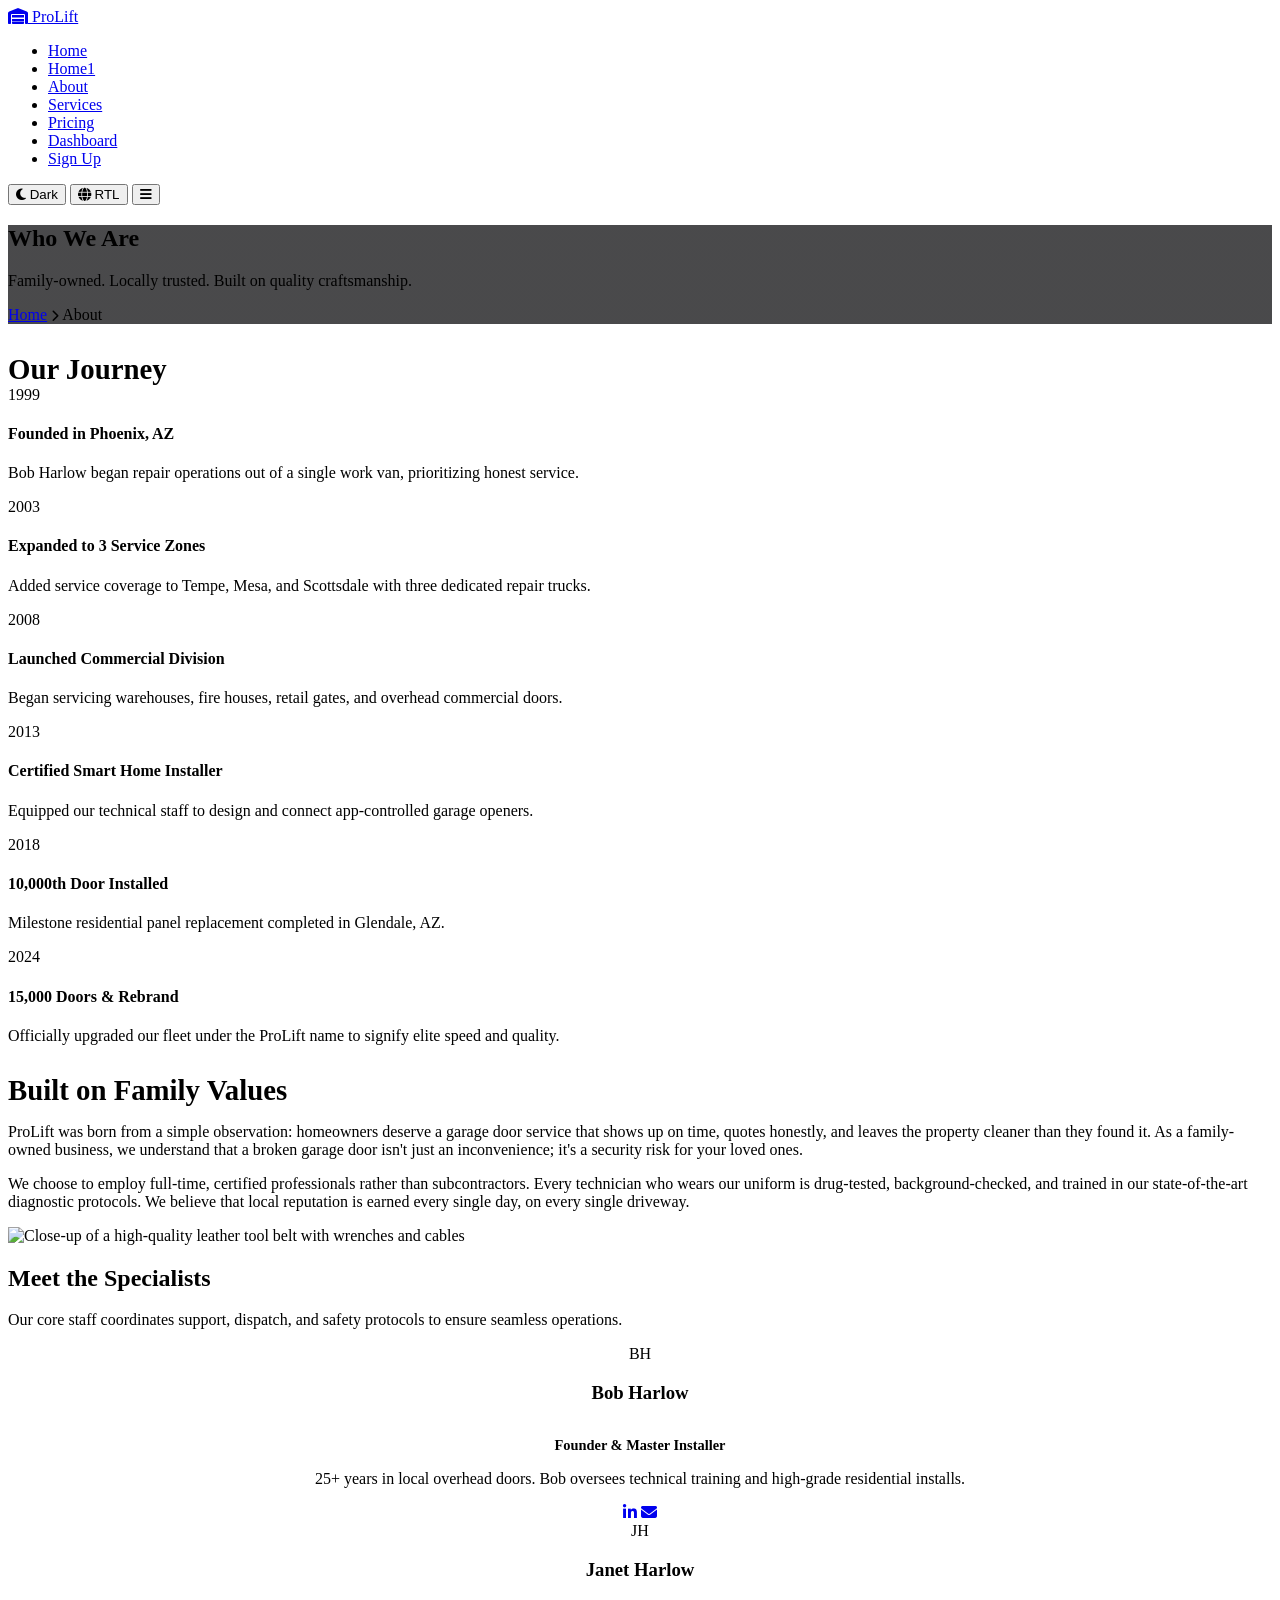
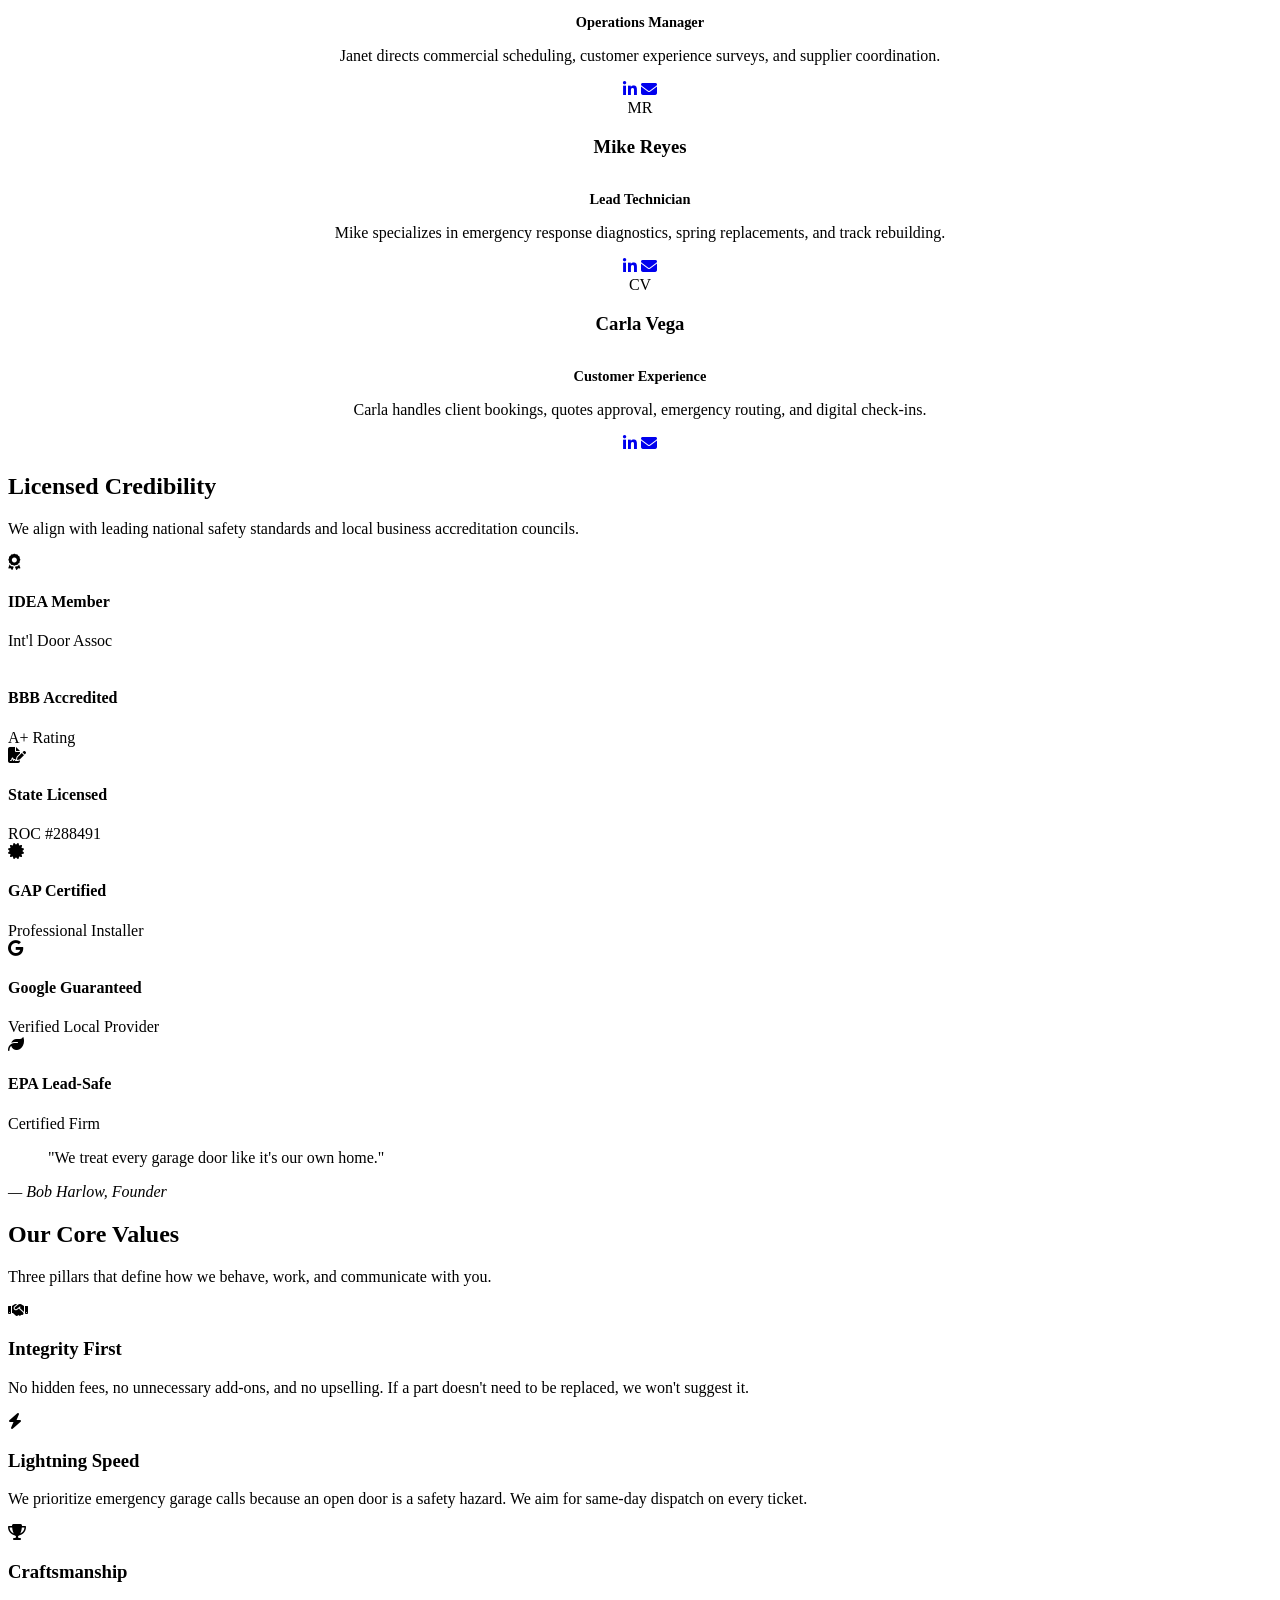
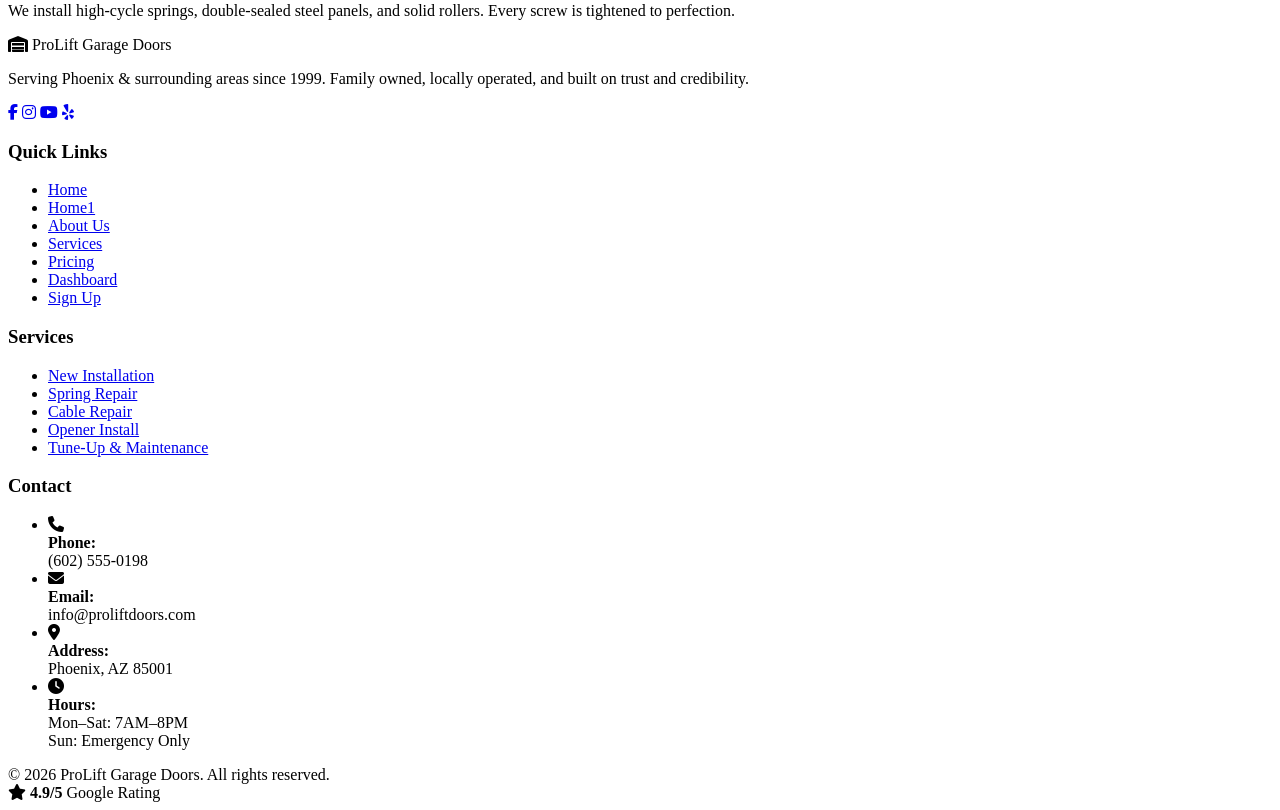
==== about.html @ 6d40c9c8 "commit" ====
<!DOCTYPE html>
<html lang="en">
<head>
  <meta charset="UTF-8">
  <meta name="viewport" content="width=device-width, initial-scale=1.0">
  <title>About Us - ProLift Garage Doors</title>
  <meta name="description" content="Learn the story of ProLift Garage Doors. From our founding in 1999 to servicing 15,000+ homes, discover our family-owned values and meet our certified team.">
  <!-- Google Fonts -->
  <link rel="preconnect" href="https://fonts.googleapis.com">
  <link rel="preconnect" href="https://fonts.gstatic.com" crossorigin>
  <!-- Font Awesome -->
  <link rel="stylesheet" href="https://cdnjs.cloudflare.com/ajax/libs/font-awesome/6.4.0/css/all.min.css">
  <!-- Custom CSS -->
  <link rel="stylesheet" href="css/style.css">
</head>
<body>

  <!-- NAVIGATION BAR -->
  <nav class="navbar" id="main-navbar">
    <div class="container navbar-container">
      <a href="index.html" class="navbar-brand" id="nav-logo">
        <i class="fa-solid fa-warehouse"></i> ProLift
      </a>
      <ul class="navbar-menu" id="navbar-menu">
        <li><a href="index.html" class="navbar-link" id="link-home">Home</a></li>
        <li><a href="home1.html" class="navbar-link" id="link-home1">Home1</a></li>
        <li><a href="about.html" class="navbar-link" id="link-about">About</a></li>
        <li><a href="services.html" class="navbar-link" id="link-services">Services</a></li>
        <li><a href="pricing.html" class="navbar-link" id="link-pricing">Pricing</a></li>
        <li><a href="dashboard.html" class="navbar-link" id="link-dashboard">Dashboard</a></li>
        <li><a href="signup.html" class="navbar-link" id="link-signup">Sign Up</a></li>
      </ul>
      <div class="navbar-controls">
        <button class="control-btn" id="theme-toggle" aria-label="Toggle dark theme">
          <i class="fa-solid fa-moon"></i> <span>Dark</span>
        </button>
        <button class="control-btn" id="rtl-toggle" aria-label="Toggle RTL direction">
          <i class="fa-solid fa-globe"></i> <span>RTL</span>
        </button>
        <button class="hamburger" id="hamburger-btn" aria-label="Menu">
          <i class="fa-solid fa-bars"></i>
        </button>
      </div>
    </div>
  </nav>

  <!-- SECTION 1: PAGE HEADER HERO -->
  <section class="header-hero" style="background-image: linear-gradient(rgba(28,28,30,0.8), rgba(28,28,30,0.8)), url('https://images.unsplash.com/photo-1570129477492-45c003edd2be');">
    <div class="container">
      <h1 class="fade-in show">Who We Are</h1>
      <p class="fade-in show">Family-owned. Locally trusted. Built on quality craftsmanship.</p>
      <div class="breadcrumb justify-content-center fade-in show" style="justify-content: center;">
        <a href="index.html">Home</a> <i class="fa-solid fa-chevron-right" style="font-size:0.75rem;"></i> <span>About</span>
      </div>
    </div>
  </section>

  <!-- SECTION 2: OUR STORY + TIMELINE -->
  <section class="section" id="story-timeline">
    <div class="container grid-2">
      <!-- Left: Vertical Timeline -->
      <div class="timeline fade-in">
        <h3 class="section-title" style="margin-left:0; font-size: 1.8rem; margin-bottom: calc(var(--space) * 3); text-align: start;">Our Journey</h3>
        
        <div class="timeline-item">
          <div class="timeline-dot"></div>
          <div class="timeline-date">1999</div>
          <div class="timeline-content">
            <h4>Founded in Phoenix, AZ</h4>
            <p>Bob Harlow began repair operations out of a single work van, prioritizing honest service.</p>
          </div>
        </div>

        <div class="timeline-item">
          <div class="timeline-dot"></div>
          <div class="timeline-date">2003</div>
          <div class="timeline-content">
            <h4>Expanded to 3 Service Zones</h4>
            <p>Added service coverage to Tempe, Mesa, and Scottsdale with three dedicated repair trucks.</p>
          </div>
        </div>

        <div class="timeline-item">
          <div class="timeline-dot"></div>
          <div class="timeline-date">2008</div>
          <div class="timeline-content">
            <h4>Launched Commercial Division</h4>
            <p>Began servicing warehouses, fire houses, retail gates, and overhead commercial doors.</p>
          </div>
        </div>

        <div class="timeline-item">
          <div class="timeline-dot"></div>
          <div class="timeline-date">2013</div>
          <div class="timeline-content">
            <h4>Certified Smart Home Installer</h4>
            <p>Equipped our technical staff to design and connect app-controlled garage openers.</p>
          </div>
        </div>

        <div class="timeline-item">
          <div class="timeline-dot"></div>
          <div class="timeline-date">2018</div>
          <div class="timeline-content">
            <h4>10,000th Door Installed</h4>
            <p>Milestone residential panel replacement completed in Glendale, AZ.</p>
          </div>
        </div>

        <div class="timeline-item" style="margin-bottom:0;">
          <div class="timeline-dot"></div>
          <div class="timeline-date">2024</div>
          <div class="timeline-content">
            <h4>15,000 Doors & Rebrand</h4>
            <p>Officially upgraded our fleet under the ProLift name to signify elite speed and quality.</p>
          </div>
        </div>
      </div>

      <!-- Right: Narrative & Image -->
      <div class="split-content fade-in">
        <h3 class="section-title" style="margin-left:0; font-size: 1.8rem; margin-bottom: calc(var(--space) * 3); text-align: start;">Built on Family Values</h3>
        <p>ProLift was born from a simple observation: homeowners deserve a garage door service that shows up on time, quotes honestly, and leaves the property cleaner than they found it. As a family-owned business, we understand that a broken garage door isn't just an inconvenience; it's a security risk for your loved ones.</p>
        <p style="margin-top: var(--space);">We choose to employ full-time, certified professionals rather than subcontractors. Every technician who wears our uniform is drug-tested, background-checked, and trained in our state-of-the-art diagnostic protocols. We believe that local reputation is earned every single day, on every single driveway.</p>
        <div class="split-image-container" style="margin-top: calc(var(--space) * 3);">
          <img src="https://images.unsplash.com/photo-1581235720704-06d3acfcb36f" alt="Close-up of a high-quality leather tool belt with wrenches and cables">
        </div>
      </div>
    </div>
  </section>

  <!-- SECTION 3: MEET THE TEAM -->
  <section class="section section-alt" id="team">
    <div class="container">
      <div class="text-center">
        <h2 class="section-title fade-in">Meet the Specialists</h2>
        <p class="section-subtitle fade-in">Our core staff coordinates support, dispatch, and safety protocols to ensure seamless operations.</p>
      </div>

      <div class="grid-4">
        <!-- Card 1 -->
        <div class="card fade-in text-center" style="display:flex; flex-direction:column; align-items:center;">
          <div class="team-avatar-circle">BH</div>
          <h3 class="card-title">Bob Harlow</h3>
          <p style="color:var(--primary); font-weight:bold; font-size:0.9rem; margin-bottom:var(--space);">Founder & Master Installer</p>
          <p class="card-description">25+ years in local overhead doors. Bob oversees technical training and high-grade residential installs.</p>
          <div class="team-socials">
            <a href="#" class="team-social-icon"><i class="fa-brands fa-linkedin-in"></i></a>
            <a href="#" class="team-social-icon"><i class="fa-solid fa-envelope"></i></a>
          </div>
        </div>
        <!-- Card 2 -->
        <div class="card fade-in text-center" style="display:flex; flex-direction:column; align-items:center;">
          <div class="team-avatar-circle">JH</div>
          <h3 class="card-title">Janet Harlow</h3>
          <p style="color:var(--primary); font-weight:bold; font-size:0.9rem; margin-bottom:var(--space);">Operations Manager</p>
          <p class="card-description">Janet directs commercial scheduling, customer experience surveys, and supplier coordination.</p>
          <div class="team-socials">
            <a href="#" class="team-social-icon"><i class="fa-brands fa-linkedin-in"></i></a>
            <a href="#" class="team-social-icon"><i class="fa-solid fa-envelope"></i></a>
          </div>
        </div>
        <!-- Card 3 -->
        <div class="card fade-in text-center" style="display:flex; flex-direction:column; align-items:center;">
          <div class="team-avatar-circle">MR</div>
          <h3 class="card-title">Mike Reyes</h3>
          <p style="color:var(--primary); font-weight:bold; font-size:0.9rem; margin-bottom:var(--space);">Lead Technician</p>
          <p class="card-description">Mike specializes in emergency response diagnostics, spring replacements, and track rebuilding.</p>
          <div class="team-socials">
            <a href="#" class="team-social-icon"><i class="fa-brands fa-linkedin-in"></i></a>
            <a href="#" class="team-social-icon"><i class="fa-solid fa-envelope"></i></a>
          </div>
        </div>
        <!-- Card 4 -->
        <div class="card fade-in text-center" style="display:flex; flex-direction:column; align-items:center;">
          <div class="team-avatar-circle">CV</div>
          <h3 class="card-title">Carla Vega</h3>
          <p style="color:var(--primary); font-weight:bold; font-size:0.9rem; margin-bottom:var(--space);">Customer Experience</p>
          <p class="card-description">Carla handles client bookings, quotes approval, emergency routing, and digital check-ins.</p>
          <div class="team-socials">
            <a href="#" class="team-social-icon"><i class="fa-brands fa-linkedin-in"></i></a>
            <a href="#" class="team-social-icon"><i class="fa-solid fa-envelope"></i></a>
          </div>
        </div>
      </div>
    </div>
  </section>

  <!-- SECTION 4: CERTIFICATIONS & MEMBERSHIPS -->
  <section class="section" id="certifications">
    <div class="container">
      <div class="text-center">
        <h2 class="section-title fade-in">Licensed Credibility</h2>
        <p class="section-subtitle fade-in">We align with leading national safety standards and local business accreditation councils.</p>
      </div>

      <div class="cert-grid">
        <!-- Cert 1 -->
        <div class="cert-card fade-in">
          <div class="cert-icon"><i class="fa-solid fa-award"></i></div>
          <div class="cert-info">
            <h4>IDEA Member</h4>
            <span class="cert-badge">Int'l Door Assoc</span>
          </div>
        </div>
        <!-- Cert 2 -->
        <div class="cert-card fade-in">
          <div class="cert-icon"><i class="fa-solid fa-shield-check"></i></div>
          <div class="cert-info">
            <h4>BBB Accredited</h4>
            <span class="cert-badge">A+ Rating</span>
          </div>
        </div>
        <!-- Cert 3 -->
        <div class="cert-card fade-in">
          <div class="cert-icon"><i class="fa-solid fa-file-signature"></i></div>
          <div class="cert-info">
            <h4>State Licensed</h4>
            <span class="cert-badge">ROC #288491</span>
          </div>
        </div>
        <!-- Cert 4 -->
        <div class="cert-card fade-in">
          <div class="cert-icon"><i class="fa-solid fa-certificate"></i></div>
          <div class="cert-info">
            <h4>GAP Certified</h4>
            <span class="cert-badge">Professional Installer</span>
          </div>
        </div>
        <!-- Cert 5 -->
        <div class="cert-card fade-in">
          <div class="cert-icon"><i class="fa-brands fa-google"></i></div>
          <div class="cert-info">
            <h4>Google Guaranteed</h4>
            <span class="cert-badge">Verified Local Provider</span>
          </div>
        </div>
        <!-- Cert 6 -->
        <div class="cert-card fade-in">
          <div class="cert-icon"><i class="fa-solid fa-leaf"></i></div>
          <div class="cert-info">
            <h4>EPA Lead-Safe</h4>
            <span class="cert-badge">Certified Firm</span>
          </div>
        </div>
      </div>
    </div>
  </section>

  <!-- SECTION 5: FULL-WIDTH IMAGE QUOTE -->
  <section class="quote-banner fade-in" id="founder-quote">
    <div class="container">
      <blockquote>"We treat every garage door like it's our own home."</blockquote>
      <cite>— Bob Harlow, Founder</cite>
    </div>
  </section>

  <!-- SECTION 6: CORE VALUES -->
  <section class="section" id="core-values">
    <div class="container">
      <div class="text-center">
        <h2 class="section-title fade-in">Our Core Values</h2>
        <p class="section-subtitle fade-in">Three pillars that define how we behave, work, and communicate with you.</p>
      </div>

      <div class="grid-3">
        <!-- Value 1 -->
        <div class="card card-top-accent fade-in">
          <div class="card-icon"><i class="fa-solid fa-handshake"></i></div>
          <h3 class="card-title">Integrity First</h3>
          <p class="card-description">No hidden fees, no unnecessary add-ons, and no upselling. If a part doesn't need to be replaced, we won't suggest it.</p>
        </div>
        <!-- Value 2 -->
        <div class="card card-top-accent fade-in">
          <div class="card-icon"><i class="fa-solid fa-bolt"></i></div>
          <h3 class="card-title">Lightning Speed</h3>
          <p class="card-description">We prioritize emergency garage calls because an open door is a safety hazard. We aim for same-day dispatch on every ticket.</p>
        </div>
        <!-- Value 3 -->
        <div class="card card-top-accent fade-in">
          <div class="card-icon"><i class="fa-solid fa-trophy"></i></div>
          <h3 class="card-title">Craftsmanship</h3>
          <p class="card-description">We install high-cycle springs, double-sealed steel panels, and solid rollers. Every screw is tightened to perfection.</p>
        </div>
      </div>
    </div>
  </section>

  <!-- FOOTER -->
  <footer class="footer">
    <div class="container">
      <div class="footer-top">
        <div class="footer-about">
          <div class="footer-logo">
            <i class="fa-solid fa-warehouse"></i> ProLift Garage Doors
          </div>
          <p>Serving Phoenix & surrounding areas since 1999. Family owned, locally operated, and built on trust and credibility.</p>
          <div class="social-links">
            <a href="#" class="social-icon" aria-label="Facebook"><i class="fa-brands fa-facebook-f"></i></a>
            <a href="#" class="social-icon" aria-label="Instagram"><i class="fa-brands fa-instagram"></i></a>
            <a href="#" class="social-icon" aria-label="YouTube"><i class="fa-brands fa-youtube"></i></a>
            <a href="#" class="social-icon" aria-label="Yelp"><i class="fa-brands fa-yelp"></i></a>
          </div>
        </div>
        
        <div>
          <h3 class="footer-title">Quick Links</h3>
          <ul class="footer-links">
            <li><a href="index.html" class="footer-link">Home</a></li>
            <li><a href="home1.html" class="footer-link">Home1</a></li>
            <li><a href="about.html" class="footer-link">About Us</a></li>
            <li><a href="services.html" class="footer-link">Services</a></li>
            <li><a href="pricing.html" class="footer-link">Pricing</a></li>
            <li><a href="dashboard.html" class="footer-link">Dashboard</a></li>
            <li><a href="signup.html" class="footer-link">Sign Up</a></li>
          </ul>
        </div>

        <div>
          <h3 class="footer-title">Services</h3>
          <ul class="footer-links">
            <li><a href="services.html" class="footer-link">New Installation</a></li>
            <li><a href="services.html" class="footer-link">Spring Repair</a></li>
            <li><a href="services.html" class="footer-link">Cable Repair</a></li>
            <li><a href="services.html" class="footer-link">Opener Install</a></li>
            <li><a href="services.html" class="footer-link">Tune-Up & Maintenance</a></li>
          </ul>
        </div>

        <div>
          <h3 class="footer-title">Contact</h3>
          <ul class="footer-contact-list">
            <li class="footer-contact-item">
              <i class="fa-solid fa-phone"></i>
              <div>
                <strong>Phone:</strong><br>
                (602) 555-0198
              </div>
            </li>
            <li class="footer-contact-item">
              <i class="fa-solid fa-envelope"></i>
              <div>
                <strong>Email:</strong><br>
                info@proliftdoors.com
              </div>
            </li>
            <li class="footer-contact-item">
              <i class="fa-solid fa-location-dot"></i>
              <div>
                <strong>Address:</strong><br>
                Phoenix, AZ 85001
              </div>
            </li>
            <li class="footer-contact-item">
              <i class="fa-solid fa-clock"></i>
              <div>
                <strong>Hours:</strong><br>
                Mon–Sat: 7AM–8PM<br>
                Sun: Emergency Only
              </div>
            </li>
          </ul>
        </div>
      </div>
      
      <div class="footer-bottom">
        <div>&copy; 2026 ProLift Garage Doors. All rights reserved.</div>
        <div class="footer-rating">
          <i class="fa-solid fa-star"></i>
          <span><strong>4.9/5</strong> Google Rating</span>
        </div>
      </div>
    </div>
  </footer>

  <!-- Custom JavaScript -->
  <script src="js/main.js"></script>
</body>
</html>
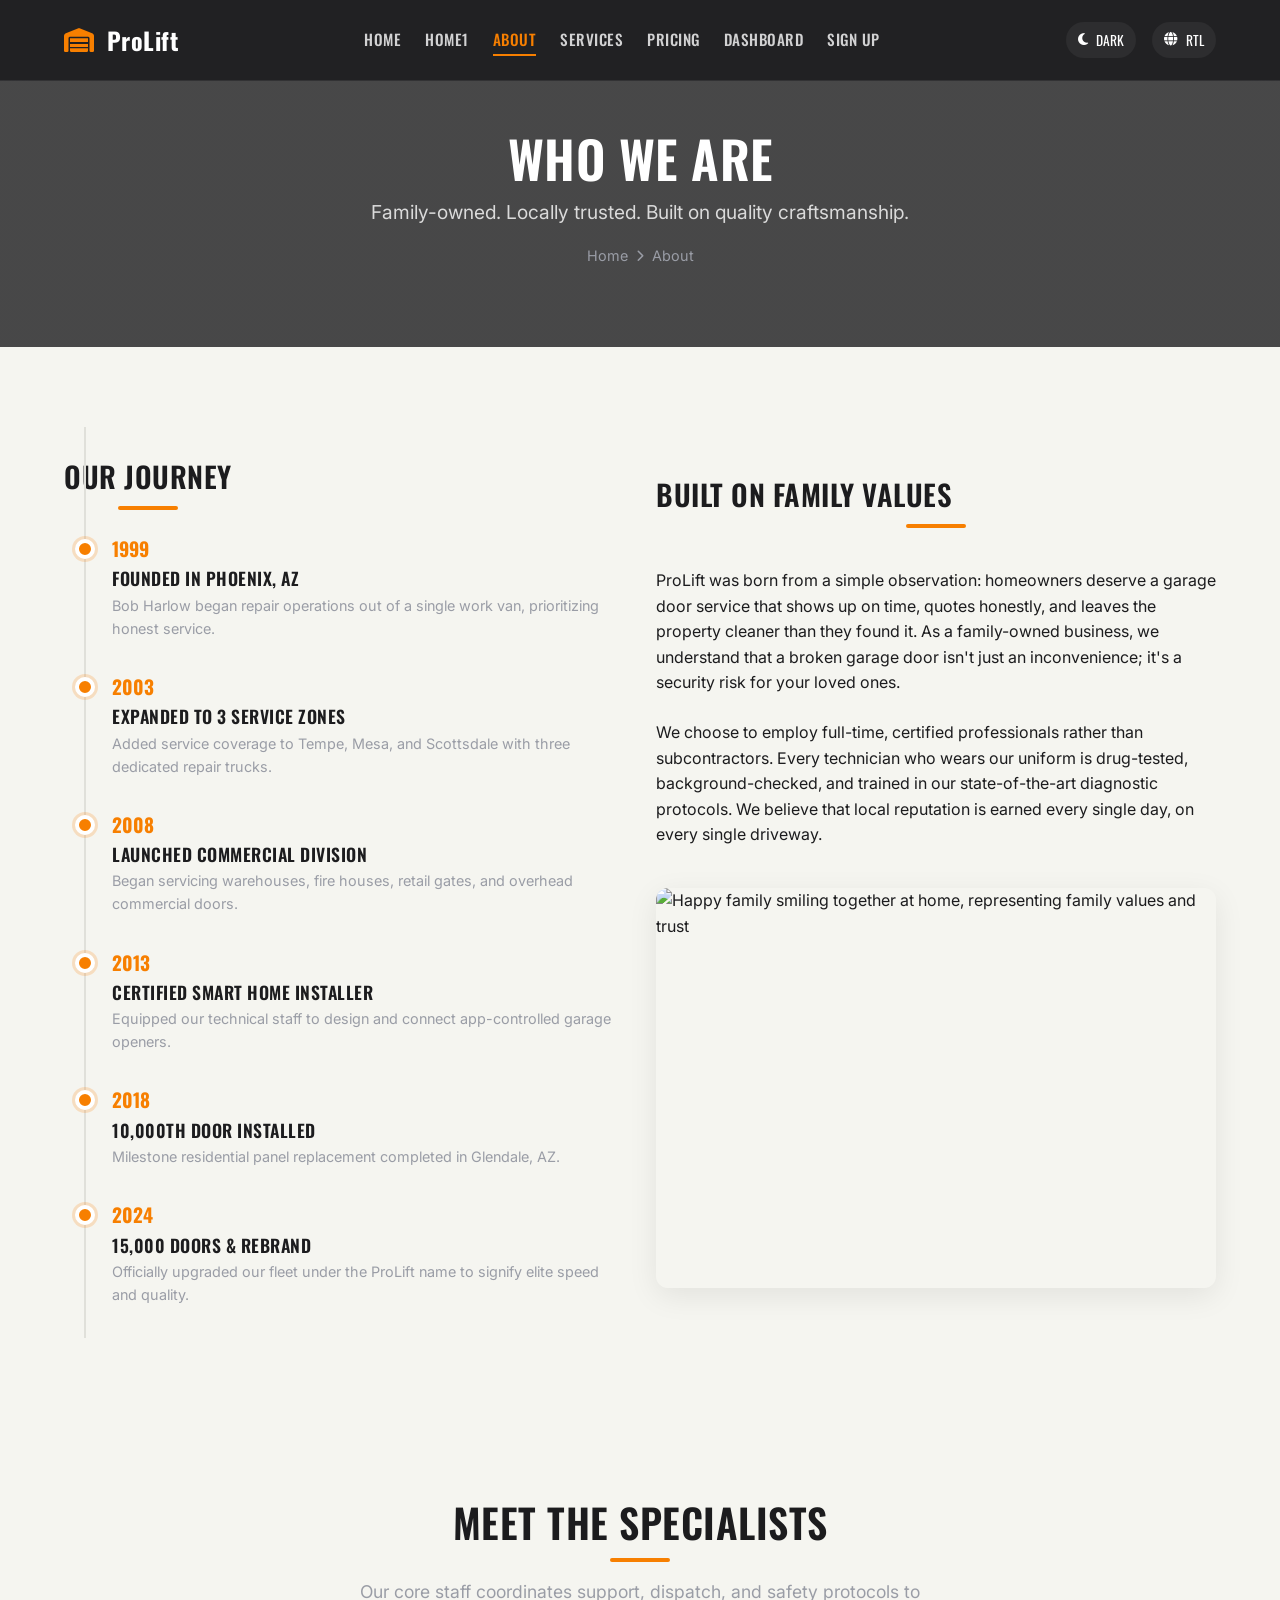
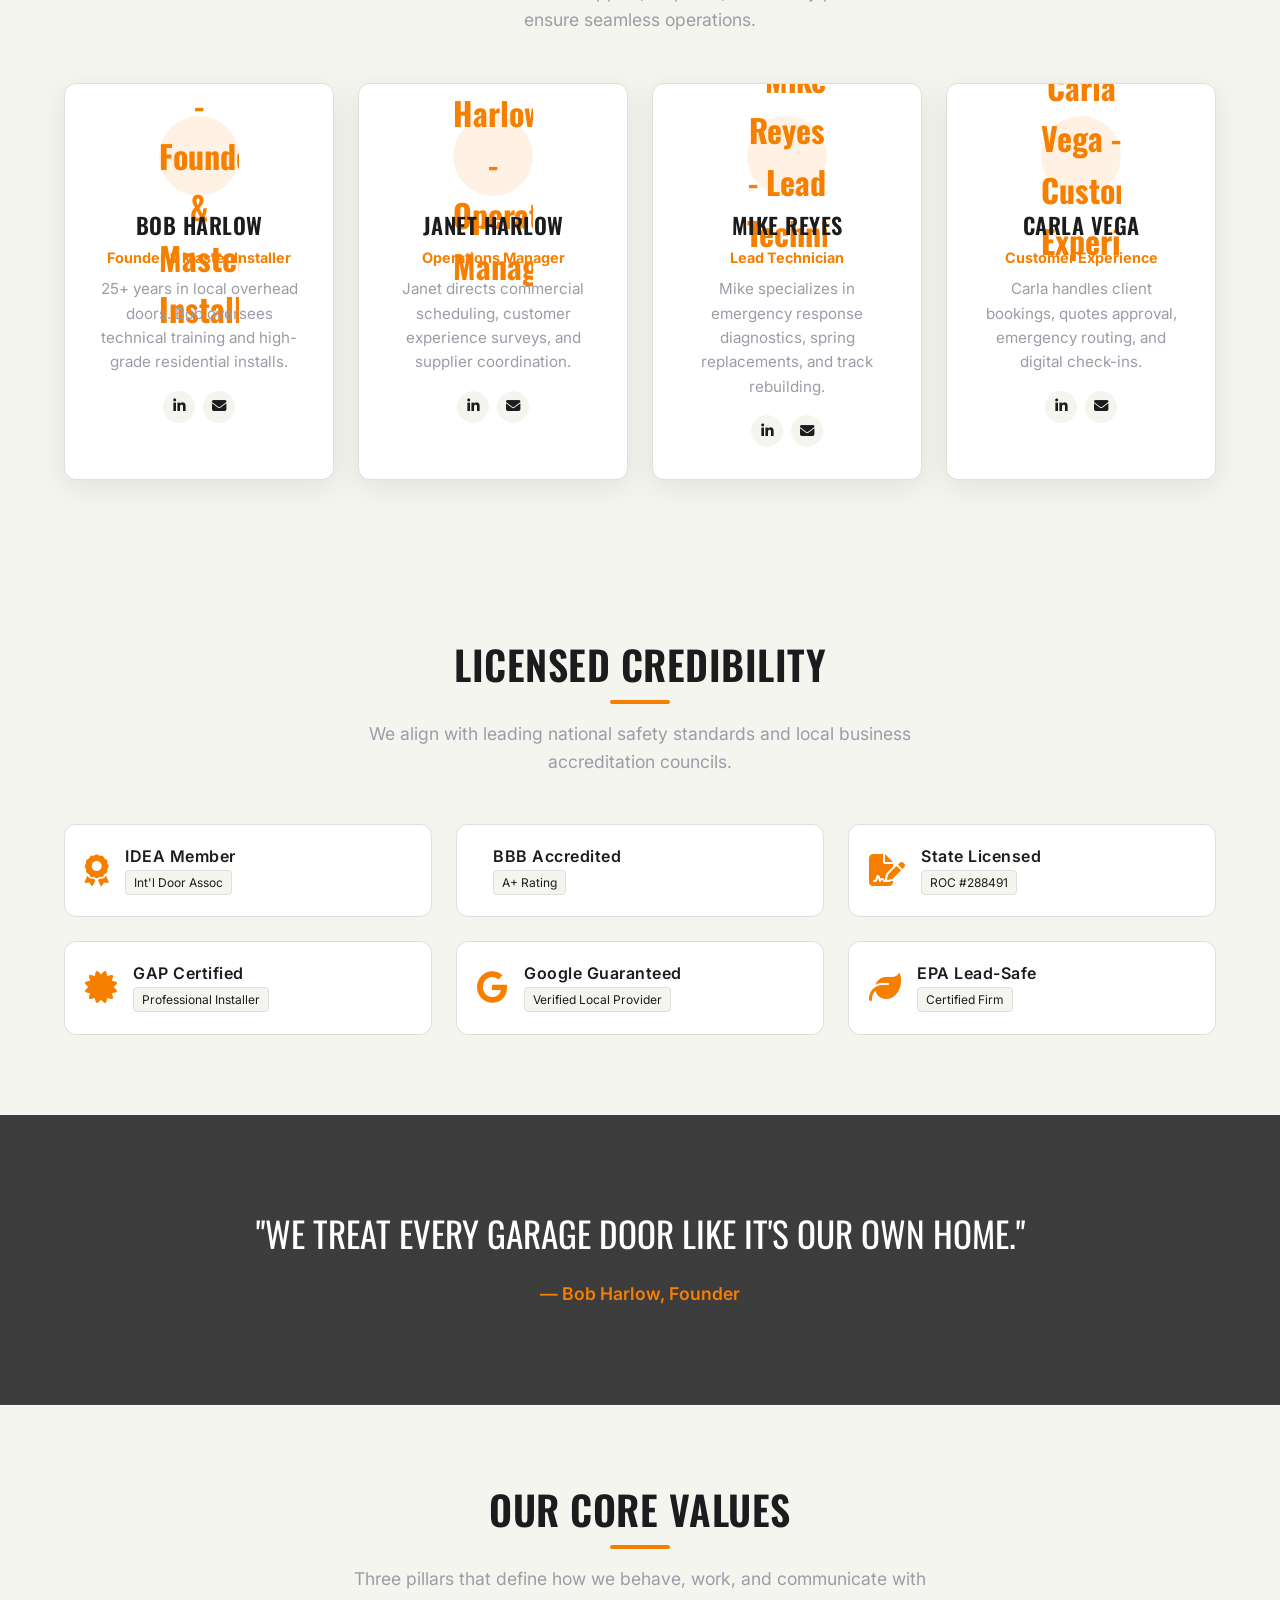
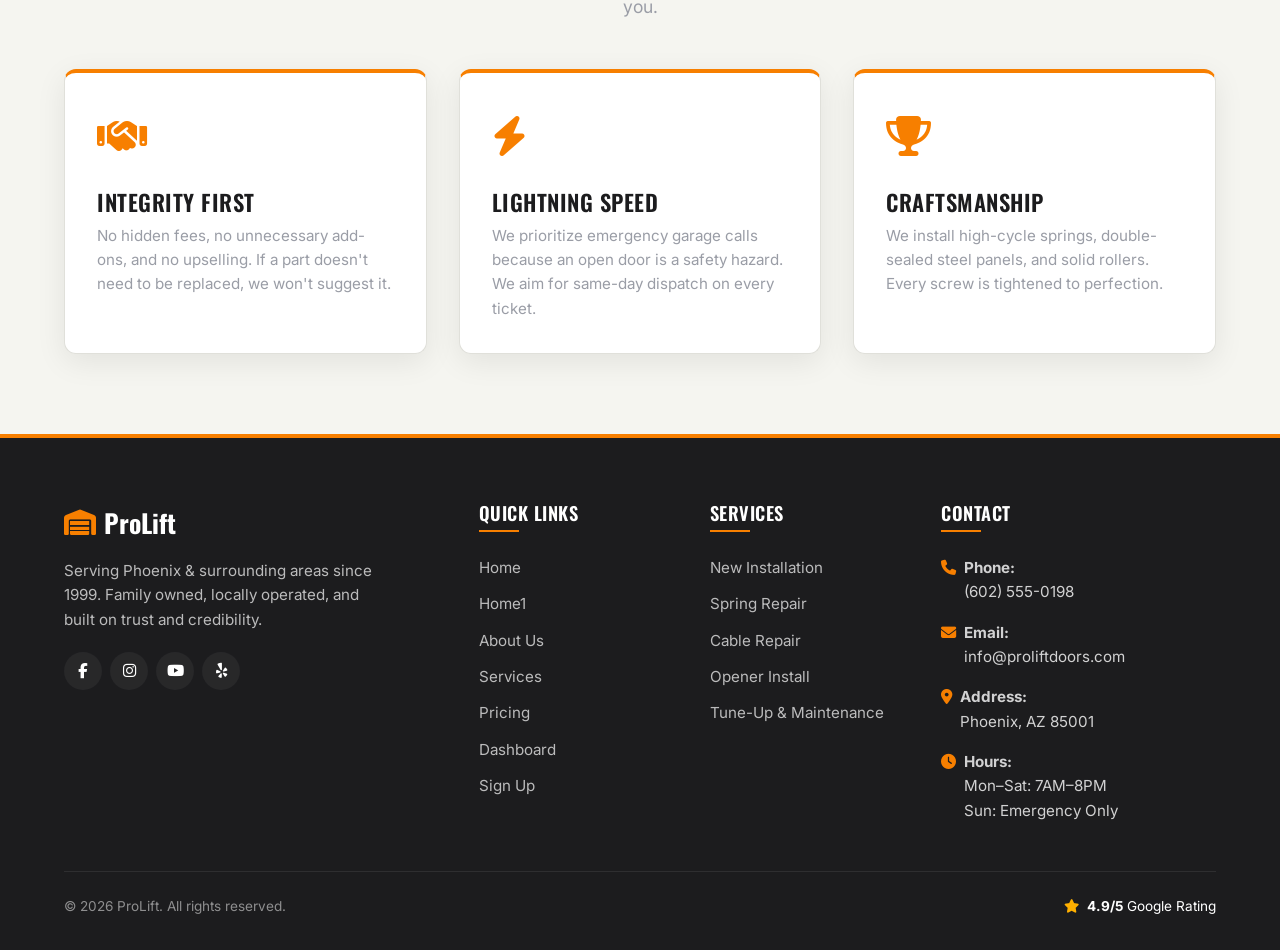
==== commit 73f09803: "commit" ====
--- a/about.html
+++ b/about.html
@@ -3,8 +3,8 @@
 <head>
   <meta charset="UTF-8">
   <meta name="viewport" content="width=device-width, initial-scale=1.0">
-  <title>About Us - ProLift Garage Doors</title>
-  <meta name="description" content="Learn the story of ProLift Garage Doors. From our founding in 1999 to servicing 15,000+ homes, discover our family-owned values and meet our certified team.">
+  <title>About Us - ProLift</title>
+  <meta name="description" content="Learn the story of ProLift. From our founding in 1999 to servicing 15,000+ homes, discover our family-owned values and meet our certified team.">
   <!-- Google Fonts -->
   <link rel="preconnect" href="https://fonts.googleapis.com">
   <link rel="preconnect" href="https://fonts.gstatic.com" crossorigin>
@@ -12,6 +12,8 @@
   <link rel="stylesheet" href="https://cdnjs.cloudflare.com/ajax/libs/font-awesome/6.4.0/css/all.min.css">
   <!-- Custom CSS -->
   <link rel="stylesheet" href="css/style.css">
+  <!-- Favicon -->
+  <link rel="icon" type="image/svg+xml" href="favicon.svg">
 </head>
 <body>
 
@@ -47,9 +49,9 @@
   <!-- SECTION 1: PAGE HEADER HERO -->
   <section class="header-hero" style="background-image: linear-gradient(rgba(28,28,30,0.8), rgba(28,28,30,0.8)), url('https://images.unsplash.com/photo-1570129477492-45c003edd2be');">
     <div class="container">
-      <h1 class="fade-in show">Who We Are</h1>
-      <p class="fade-in show">Family-owned. Locally trusted. Built on quality craftsmanship.</p>
-      <div class="breadcrumb justify-content-center fade-in show" style="justify-content: center;">
+      <h1 class="fade-in-up">Who We Are</h1>
+      <p class="fade-in-up">Family-owned. Locally trusted. Built on quality craftsmanship.</p>
+      <div class="breadcrumb justify-content-center fade-in-up" style="justify-content: center;">
         <a href="index.html">Home</a> <i class="fa-solid fa-chevron-right" style="font-size:0.75rem;"></i> <span>About</span>
       </div>
     </div>
@@ -59,71 +61,73 @@
   <section class="section" id="story-timeline">
     <div class="container grid-2">
       <!-- Left: Vertical Timeline -->
-      <div class="timeline fade-in">
+      <div class="timeline fade-in-left">
         <h3 class="section-title" style="margin-left:0; font-size: 1.8rem; margin-bottom: calc(var(--space) * 3); text-align: start;">Our Journey</h3>
         
-        <div class="timeline-item">
-          <div class="timeline-dot"></div>
-          <div class="timeline-date">1999</div>
-          <div class="timeline-content">
-            <h4>Founded in Phoenix, AZ</h4>
-            <p>Bob Harlow began repair operations out of a single work van, prioritizing honest service.</p>
-          </div>
-        </div>
-
-        <div class="timeline-item">
-          <div class="timeline-dot"></div>
-          <div class="timeline-date">2003</div>
-          <div class="timeline-content">
-            <h4>Expanded to 3 Service Zones</h4>
-            <p>Added service coverage to Tempe, Mesa, and Scottsdale with three dedicated repair trucks.</p>
-          </div>
-        </div>
-
-        <div class="timeline-item">
-          <div class="timeline-dot"></div>
-          <div class="timeline-date">2008</div>
-          <div class="timeline-content">
-            <h4>Launched Commercial Division</h4>
-            <p>Began servicing warehouses, fire houses, retail gates, and overhead commercial doors.</p>
-          </div>
-        </div>
-
-        <div class="timeline-item">
-          <div class="timeline-dot"></div>
-          <div class="timeline-date">2013</div>
-          <div class="timeline-content">
-            <h4>Certified Smart Home Installer</h4>
-            <p>Equipped our technical staff to design and connect app-controlled garage openers.</p>
-          </div>
-        </div>
-
-        <div class="timeline-item">
-          <div class="timeline-dot"></div>
-          <div class="timeline-date">2018</div>
-          <div class="timeline-content">
-            <h4>10,000th Door Installed</h4>
-            <p>Milestone residential panel replacement completed in Glendale, AZ.</p>
-          </div>
-        </div>
-
-        <div class="timeline-item" style="margin-bottom:0;">
-          <div class="timeline-dot"></div>
-          <div class="timeline-date">2024</div>
-          <div class="timeline-content">
-            <h4>15,000 Doors & Rebrand</h4>
-            <p>Officially upgraded our fleet under the ProLift name to signify elite speed and quality.</p>
+        <div class="timeline-items">
+          <div class="timeline-item">
+            <div class="timeline-dot"></div>
+            <div class="timeline-date">1999</div>
+            <div class="timeline-content">
+              <h4>Founded in Phoenix, AZ</h4>
+              <p>Bob Harlow began repair operations out of a single work van, prioritizing honest service.</p>
+            </div>
+          </div>
+
+          <div class="timeline-item">
+            <div class="timeline-dot"></div>
+            <div class="timeline-date">2003</div>
+            <div class="timeline-content">
+              <h4>Expanded to 3 Service Zones</h4>
+              <p>Added service coverage to Tempe, Mesa, and Scottsdale with three dedicated repair trucks.</p>
+            </div>
+          </div>
+
+          <div class="timeline-item">
+            <div class="timeline-dot"></div>
+            <div class="timeline-date">2008</div>
+            <div class="timeline-content">
+              <h4>Launched Commercial Division</h4>
+              <p>Began servicing warehouses, fire houses, retail gates, and overhead commercial doors.</p>
+            </div>
+          </div>
+
+          <div class="timeline-item">
+            <div class="timeline-dot"></div>
+            <div class="timeline-date">2013</div>
+            <div class="timeline-content">
+              <h4>Certified Smart Home Installer</h4>
+              <p>Equipped our technical staff to design and connect app-controlled garage openers.</p>
+            </div>
+          </div>
+
+          <div class="timeline-item">
+            <div class="timeline-dot"></div>
+            <div class="timeline-date">2018</div>
+            <div class="timeline-content">
+              <h4>10,000th Door Installed</h4>
+              <p>Milestone residential panel replacement completed in Glendale, AZ.</p>
+            </div>
+          </div>
+
+          <div class="timeline-item" style="margin-bottom:0;">
+            <div class="timeline-dot"></div>
+            <div class="timeline-date">2024</div>
+            <div class="timeline-content">
+              <h4>15,000 Doors & Rebrand</h4>
+              <p>Officially upgraded our fleet under the ProLift name to signify elite speed and quality.</p>
+            </div>
           </div>
         </div>
       </div>
 
       <!-- Right: Narrative & Image -->
-      <div class="split-content fade-in">
+      <div class="split-content fade-in-right">
         <h3 class="section-title" style="margin-left:0; font-size: 1.8rem; margin-bottom: calc(var(--space) * 3); text-align: start;">Built on Family Values</h3>
         <p>ProLift was born from a simple observation: homeowners deserve a garage door service that shows up on time, quotes honestly, and leaves the property cleaner than they found it. As a family-owned business, we understand that a broken garage door isn't just an inconvenience; it's a security risk for your loved ones.</p>
         <p style="margin-top: var(--space);">We choose to employ full-time, certified professionals rather than subcontractors. Every technician who wears our uniform is drug-tested, background-checked, and trained in our state-of-the-art diagnostic protocols. We believe that local reputation is earned every single day, on every single driveway.</p>
         <div class="split-image-container" style="margin-top: calc(var(--space) * 3);">
-          <img src="https://images.unsplash.com/photo-1581235720704-06d3acfcb36f" alt="Close-up of a high-quality leather tool belt with wrenches and cables">
+          <img src="https://images.unsplash.com/photo-1581579438747-1dc8d17bbce4?auto=format&fit=crop&w=600&h=400&q=80" alt="Happy family smiling together at home, representing family values and trust">
         </div>
       </div>
     </div>
@@ -137,49 +141,57 @@
         <p class="section-subtitle fade-in">Our core staff coordinates support, dispatch, and safety protocols to ensure seamless operations.</p>
       </div>
 
-      <div class="grid-4">
+      <div class="grid-4 stagger-grid">
         <!-- Card 1 -->
-        <div class="card fade-in text-center" style="display:flex; flex-direction:column; align-items:center;">
-          <div class="team-avatar-circle">BH</div>
+        <div class="card fade-in-up text-center" style="display:flex; flex-direction:column; align-items:center;">
+          <div class="team-avatar-circle">
+            <img src="images/bob_harlow.png" alt="Bob Harlow - Founder & Master Installer">
+          </div>
           <h3 class="card-title">Bob Harlow</h3>
           <p style="color:var(--primary); font-weight:bold; font-size:0.9rem; margin-bottom:var(--space);">Founder & Master Installer</p>
           <p class="card-description">25+ years in local overhead doors. Bob oversees technical training and high-grade residential installs.</p>
           <div class="team-socials">
-            <a href="#" class="team-social-icon"><i class="fa-brands fa-linkedin-in"></i></a>
-            <a href="#" class="team-social-icon"><i class="fa-solid fa-envelope"></i></a>
+            <a href="#" class="team-social-icon" aria-label="Bob Harlow LinkedIn"><i class="fa-brands fa-linkedin-in"></i></a>
+            <a href="#" class="team-social-icon" aria-label="Bob Harlow Email"><i class="fa-solid fa-envelope"></i></a>
           </div>
         </div>
         <!-- Card 2 -->
-        <div class="card fade-in text-center" style="display:flex; flex-direction:column; align-items:center;">
-          <div class="team-avatar-circle">JH</div>
+        <div class="card fade-in-up text-center" style="display:flex; flex-direction:column; align-items:center;">
+          <div class="team-avatar-circle">
+            <img src="images/janet_harlow.png" alt="Janet Harlow - Operations Manager">
+          </div>
           <h3 class="card-title">Janet Harlow</h3>
           <p style="color:var(--primary); font-weight:bold; font-size:0.9rem; margin-bottom:var(--space);">Operations Manager</p>
           <p class="card-description">Janet directs commercial scheduling, customer experience surveys, and supplier coordination.</p>
           <div class="team-socials">
-            <a href="#" class="team-social-icon"><i class="fa-brands fa-linkedin-in"></i></a>
-            <a href="#" class="team-social-icon"><i class="fa-solid fa-envelope"></i></a>
+            <a href="#" class="team-social-icon" aria-label="Janet Harlow LinkedIn"><i class="fa-brands fa-linkedin-in"></i></a>
+            <a href="#" class="team-social-icon" aria-label="Janet Harlow Email"><i class="fa-solid fa-envelope"></i></a>
           </div>
         </div>
         <!-- Card 3 -->
-        <div class="card fade-in text-center" style="display:flex; flex-direction:column; align-items:center;">
-          <div class="team-avatar-circle">MR</div>
+        <div class="card fade-in-up text-center" style="display:flex; flex-direction:column; align-items:center;">
+          <div class="team-avatar-circle">
+            <img src="images/mike_reyes.png" alt="Mike Reyes - Lead Technician">
+          </div>
           <h3 class="card-title">Mike Reyes</h3>
           <p style="color:var(--primary); font-weight:bold; font-size:0.9rem; margin-bottom:var(--space);">Lead Technician</p>
           <p class="card-description">Mike specializes in emergency response diagnostics, spring replacements, and track rebuilding.</p>
           <div class="team-socials">
-            <a href="#" class="team-social-icon"><i class="fa-brands fa-linkedin-in"></i></a>
-            <a href="#" class="team-social-icon"><i class="fa-solid fa-envelope"></i></a>
+            <a href="#" class="team-social-icon" aria-label="Mike Reyes LinkedIn"><i class="fa-brands fa-linkedin-in"></i></a>
+            <a href="#" class="team-social-icon" aria-label="Mike Reyes Email"><i class="fa-solid fa-envelope"></i></a>
           </div>
         </div>
         <!-- Card 4 -->
-        <div class="card fade-in text-center" style="display:flex; flex-direction:column; align-items:center;">
-          <div class="team-avatar-circle">CV</div>
+        <div class="card fade-in-up text-center" style="display:flex; flex-direction:column; align-items:center;">
+          <div class="team-avatar-circle">
+            <img src="images/carla_vega.png" alt="Carla Vega - Customer Experience">
+          </div>
           <h3 class="card-title">Carla Vega</h3>
           <p style="color:var(--primary); font-weight:bold; font-size:0.9rem; margin-bottom:var(--space);">Customer Experience</p>
           <p class="card-description">Carla handles client bookings, quotes approval, emergency routing, and digital check-ins.</p>
           <div class="team-socials">
-            <a href="#" class="team-social-icon"><i class="fa-brands fa-linkedin-in"></i></a>
-            <a href="#" class="team-social-icon"><i class="fa-solid fa-envelope"></i></a>
+            <a href="#" class="team-social-icon" aria-label="Carla Vega LinkedIn"><i class="fa-brands fa-linkedin-in"></i></a>
+            <a href="#" class="team-social-icon" aria-label="Carla Vega Email"><i class="fa-solid fa-envelope"></i></a>
           </div>
         </div>
       </div>
@@ -194,9 +206,9 @@
         <p class="section-subtitle fade-in">We align with leading national safety standards and local business accreditation councils.</p>
       </div>
 
-      <div class="cert-grid">
+      <div class="cert-grid stagger-grid">
         <!-- Cert 1 -->
-        <div class="cert-card fade-in">
+        <div class="cert-card scale-in">
           <div class="cert-icon"><i class="fa-solid fa-award"></i></div>
           <div class="cert-info">
             <h4>IDEA Member</h4>
@@ -204,7 +216,7 @@
           </div>
         </div>
         <!-- Cert 2 -->
-        <div class="cert-card fade-in">
+        <div class="cert-card scale-in">
           <div class="cert-icon"><i class="fa-solid fa-shield-check"></i></div>
           <div class="cert-info">
             <h4>BBB Accredited</h4>
@@ -212,7 +224,7 @@
           </div>
         </div>
         <!-- Cert 3 -->
-        <div class="cert-card fade-in">
+        <div class="cert-card scale-in">
           <div class="cert-icon"><i class="fa-solid fa-file-signature"></i></div>
           <div class="cert-info">
             <h4>State Licensed</h4>
@@ -220,7 +232,7 @@
           </div>
         </div>
         <!-- Cert 4 -->
-        <div class="cert-card fade-in">
+        <div class="cert-card scale-in">
           <div class="cert-icon"><i class="fa-solid fa-certificate"></i></div>
           <div class="cert-info">
             <h4>GAP Certified</h4>
@@ -228,7 +240,7 @@
           </div>
         </div>
         <!-- Cert 5 -->
-        <div class="cert-card fade-in">
+        <div class="cert-card scale-in">
           <div class="cert-icon"><i class="fa-brands fa-google"></i></div>
           <div class="cert-info">
             <h4>Google Guaranteed</h4>
@@ -236,7 +248,7 @@
           </div>
         </div>
         <!-- Cert 6 -->
-        <div class="cert-card fade-in">
+        <div class="cert-card scale-in">
           <div class="cert-icon"><i class="fa-solid fa-leaf"></i></div>
           <div class="cert-info">
             <h4>EPA Lead-Safe</h4>
@@ -246,9 +258,9 @@
       </div>
     </div>
   </section>
-
+ 
   <!-- SECTION 5: FULL-WIDTH IMAGE QUOTE -->
-  <section class="quote-banner fade-in" id="founder-quote">
+  <section class="quote-banner scale-in" id="founder-quote">
     <div class="container">
       <blockquote>"We treat every garage door like it's our own home."</blockquote>
       <cite>— Bob Harlow, Founder</cite>
@@ -263,21 +275,21 @@
         <p class="section-subtitle fade-in">Three pillars that define how we behave, work, and communicate with you.</p>
       </div>
 
-      <div class="grid-3">
+      <div class="grid-3 stagger-grid">
         <!-- Value 1 -->
-        <div class="card card-top-accent fade-in">
+        <div class="card card-top-accent fade-in-up">
           <div class="card-icon"><i class="fa-solid fa-handshake"></i></div>
           <h3 class="card-title">Integrity First</h3>
           <p class="card-description">No hidden fees, no unnecessary add-ons, and no upselling. If a part doesn't need to be replaced, we won't suggest it.</p>
         </div>
         <!-- Value 2 -->
-        <div class="card card-top-accent fade-in">
+        <div class="card card-top-accent fade-in-up">
           <div class="card-icon"><i class="fa-solid fa-bolt"></i></div>
           <h3 class="card-title">Lightning Speed</h3>
           <p class="card-description">We prioritize emergency garage calls because an open door is a safety hazard. We aim for same-day dispatch on every ticket.</p>
         </div>
         <!-- Value 3 -->
-        <div class="card card-top-accent fade-in">
+        <div class="card card-top-accent fade-in-up">
           <div class="card-icon"><i class="fa-solid fa-trophy"></i></div>
           <h3 class="card-title">Craftsmanship</h3>
           <p class="card-description">We install high-cycle springs, double-sealed steel panels, and solid rollers. Every screw is tightened to perfection.</p>
@@ -292,7 +304,7 @@
       <div class="footer-top">
         <div class="footer-about">
           <div class="footer-logo">
-            <i class="fa-solid fa-warehouse"></i> ProLift Garage Doors
+            <i class="fa-solid fa-warehouse"></i> ProLift
           </div>
           <p>Serving Phoenix & surrounding areas since 1999. Family owned, locally operated, and built on trust and credibility.</p>
           <div class="social-links">
@@ -364,7 +376,7 @@
       </div>
       
       <div class="footer-bottom">
-        <div>&copy; 2026 ProLift Garage Doors. All rights reserved.</div>
+        <div>&copy; 2026 ProLift. All rights reserved.</div>
         <div class="footer-rating">
           <i class="fa-solid fa-star"></i>
           <span><strong>4.9/5</strong> Google Rating</span>
--- a/css/style.css
+++ b/css/style.css
@@ -0,0 +1,2258 @@
+@import url('https://fonts.googleapis.com/css2?family=Inter:wght@300;400;500;600;700&family=Oswald:wght@400;500;600;700&display=swap');
+
+/* --- DESIGN SYSTEM VARIABLES --- */
+:root {
+  --primary:        #F77F00;       /* Burnt Orange */
+  --primary-dark:   #D46B00;
+  --charcoal:       #1C1C1E;
+  --charcoal-2:     #2C2C2E;
+  --steel:          #4A4E69;
+  --light-bg:       #F5F5F0;
+  --white:          #FFFFFF;
+  --gray:           #9A9DA6;
+  --text:           #1C1C1E;
+  --bg:             #F5F5F0;
+  --card-bg:        #FFFFFF;
+  --border:         #E0E0DA;
+  --shadow:         0 8px 30px rgba(0,0,0,0.08);
+  --orange-glow:    0 0 15px rgba(247,127,0,0.4);
+  --transition-speed: 0.3s;
+
+  --font-display:   'Oswald', sans-serif;
+  --font-body:      'Inter', sans-serif;
+
+  --radius-card:    12px;
+  --radius-pill:    50px;
+  --radius-input:   6px;
+  --space:          8px;
+}
+
+body.dark {
+  --text:     #F5F5F0;
+  --bg:       #121214;
+  --card-bg:  #1C1C1E;
+  --border:   #2C2C2E;
+  --light-bg: #1C1C1E;
+  --shadow:   0 8px 30px rgba(0,0,0,0.4);
+}
+
+/* --- BASE STYLES & RESET --- */
+* {
+  box-sizing: border-box;
+  margin: 0;
+  padding: 0;
+  scroll-behavior: smooth;
+}
+
+body {
+  font-family: var(--font-body);
+  background-color: var(--bg);
+  color: var(--text);
+  line-height: 1.6;
+  transition: background-color var(--transition-speed), color var(--transition-speed);
+  overflow-x: hidden;
+}
+
+h1, h2, h3, h4, h5, h6 {
+  font-family: var(--font-display);
+  font-weight: 600;
+  text-transform: uppercase;
+  letter-spacing: 0.5px;
+  line-height: 1.2;
+}
+
+a {
+  color: inherit;
+  text-decoration: none;
+  transition: color var(--transition-speed);
+}
+
+img {
+  max-width: 100%;
+  display: block;
+}
+
+/* --- RTL LAYOUT HANDLERS --- */
+html[dir="rtl"] body {
+  direction: rtl;
+  text-align: right;
+}
+
+/* --- LAYOUT UTILITIES --- */
+.container {
+  width: 100%;
+  max-width: 1200px;
+  margin: 0 auto;
+  padding: 0 calc(var(--space) * 3);
+}
+
+.section {
+  padding: calc(var(--space) * 10) 0;
+}
+
+.section-alt {
+  background-color: var(--light-bg);
+}
+
+.text-center { text-align: center; }
+.text-primary { color: var(--primary); }
+
+.section-title {
+  font-size: 2.5rem;
+  margin-bottom: calc(var(--space) * 2);
+  position: relative;
+  display: inline-block;
+}
+
+.section-title::after {
+  content: '';
+  display: block;
+  width: 60px;
+  height: 4px;
+  background-color: var(--primary);
+  margin: calc(var(--space) * 1.5) auto 0;
+  border-radius: 2px;
+}
+
+html[dir="rtl"] .section-title::after {
+  margin: calc(var(--space) * 1.5) auto 0;
+}
+
+.section-subtitle {
+  font-size: 1.1rem;
+  color: var(--gray);
+  max-width: 600px;
+  margin: 0 auto calc(var(--space) * 6);
+}
+
+/* --- BUTTONS --- */
+.btn {
+  display: inline-flex;
+  align-items: center;
+  justify-content: center;
+  gap: var(--space);
+  font-family: var(--font-display);
+  font-size: 1rem;
+  font-weight: 500;
+  padding: 12px 28px;
+  border-radius: var(--radius-pill);
+  cursor: pointer;
+  transition: all var(--transition-speed);
+  border: 2px solid transparent;
+  text-transform: uppercase;
+  letter-spacing: 0.5px;
+}
+
+.btn-primary {
+  background-color: var(--primary);
+  color: var(--white);
+  box-shadow: var(--orange-glow);
+}
+
+.btn-primary:hover {
+  background-color: var(--primary-dark);
+  transform: translateY(-2px);
+}
+
+.btn-secondary {
+  background-color: var(--charcoal);
+  color: var(--white);
+  border-color: var(--steel);
+}
+
+.btn-secondary:hover {
+  background-color: var(--charcoal-2);
+  transform: translateY(-2px);
+}
+
+.btn-outline {
+  background-color: transparent;
+  color: var(--text);
+  border-color: var(--border);
+}
+
+.btn-outline:hover {
+  border-color: var(--primary);
+  color: var(--primary);
+  transform: translateY(-2px);
+}
+
+.btn-outline-primary {
+  background-color: transparent;
+  color: var(--primary);
+  border-color: var(--primary);
+}
+
+.btn-outline-primary:hover {
+  background-color: var(--primary);
+  color: var(--white);
+  transform: translateY(-2px);
+}
+
+.btn-full {
+  width: 100%;
+}
+
+/* --- NAVIGATION BAR --- */
+.navbar {
+  position: fixed;
+  top: 0;
+  left: 0;
+  width: 100%;
+  z-index: 1000;
+  background-color: rgba(28, 28, 30, 0.85); /* Frost base */
+  backdrop-filter: blur(12px);
+  -webkit-backdrop-filter: blur(12px);
+  border-bottom: 1px solid rgba(255, 255, 255, 0.08);
+  color: var(--white);
+  transition: all var(--transition-speed);
+}
+
+body.dark .navbar {
+  background-color: rgba(18, 18, 20, 0.85);
+  border-bottom: 1px solid rgba(255, 255, 255, 0.05);
+}
+
+.navbar-container {
+  display: flex;
+  align-items: center;
+  justify-content: space-between;
+  height: 80px;
+}
+
+.navbar-brand {
+  display: flex;
+  align-items: center;
+  gap: calc(var(--space) * 1.5);
+  font-family: var(--font-display);
+  font-size: 1.5rem;
+  font-weight: 700;
+  letter-spacing: 0.5px;
+  color: var(--white);
+}
+
+.navbar-brand i {
+  color: var(--primary);
+}
+
+.navbar-menu {
+  display: flex;
+  align-items: center;
+  list-style: none;
+  gap: calc(var(--space) * 3);
+}
+
+.navbar-link {
+  font-family: var(--font-display);
+  font-size: 0.95rem;
+  font-weight: 500;
+  text-transform: uppercase;
+  letter-spacing: 0.5px;
+  color: rgba(255, 255, 255, 0.8);
+  padding: 6px 0;
+  position: relative;
+}
+
+.navbar-link:hover,
+.navbar-link.active {
+  color: var(--primary);
+}
+
+.navbar-link::after {
+  content: '';
+  position: absolute;
+  bottom: 0;
+  left: 0;
+  width: 0;
+  height: 2px;
+  background-color: var(--primary);
+  transition: width var(--transition-speed);
+}
+
+html[dir="rtl"] .navbar-link::after {
+  left: auto;
+  right: 0;
+}
+
+.navbar-link:hover::after,
+.navbar-link.active::after {
+  width: 100%;
+}
+
+.navbar-controls {
+  display: flex;
+  align-items: center;
+  gap: calc(var(--space) * 2);
+}
+
+.control-btn {
+  background: none;
+  border: none;
+  color: var(--white);
+  cursor: pointer;
+  font-size: 1.1rem;
+  display: flex;
+  align-items: center;
+  gap: var(--space);
+  padding: 8px 12px;
+  border-radius: var(--radius-pill);
+  background-color: rgba(255, 255, 255, 0.05);
+  transition: background-color var(--transition-speed), color var(--transition-speed);
+  font-family: var(--font-display);
+  font-size: 0.85rem;
+  text-transform: uppercase;
+}
+
+.control-btn:hover {
+  background-color: rgba(255, 255, 255, 0.15);
+  color: var(--primary);
+}
+
+.hamburger {
+  display: none;
+  background: none;
+  border: none;
+  color: var(--white);
+  font-size: 1.5rem;
+  cursor: pointer;
+}
+
+/* --- MOBILE DRAWER NAV --- */
+@media (max-width: 1024px) {
+  .hamburger {
+    display: block;
+  }
+
+  .navbar-menu {
+    position: fixed;
+    top: 80px;
+    left: 0;
+    width: 100%;
+    background-color: var(--charcoal);
+    flex-direction: column;
+    gap: 0;
+    max-height: 0;
+    overflow: hidden;
+    transition: max-height 0.4s ease-in-out;
+    border-bottom: 0px solid var(--border);
+  }
+
+  body.dark .navbar-menu {
+    background-color: #121214;
+  }
+
+  .navbar-menu.open {
+    max-height: 500px;
+    border-bottom: 2px solid var(--primary);
+  }
+
+  .navbar-menu li {
+    width: 100%;
+    text-align: center;
+  }
+
+  .navbar-link {
+    display: block;
+    padding: 16px 0;
+    border-bottom: 1px solid rgba(255, 255, 255, 0.05);
+  }
+
+  .navbar-link::after {
+    display: none;
+  }
+
+  .navbar-controls {
+    margin-right: var(--space);
+  }
+
+  html[dir="rtl"] .navbar-controls {
+    margin-right: 0;
+    margin-left: var(--space);
+  }
+}
+
+/* --- CARDS & GRID LAYOUTS --- */
+.grid-2 {
+  display: grid;
+  grid-template-columns: repeat(2, 1fr);
+  gap: calc(var(--space) * 4);
+  align-items: center;
+}
+
+.grid-3 {
+  display: grid;
+  grid-template-columns: repeat(3, 1fr);
+  gap: calc(var(--space) * 4);
+}
+
+.grid-4 {
+  display: grid;
+  grid-template-columns: repeat(4, 1fr);
+  gap: calc(var(--space) * 3);
+}
+
+@media (max-width: 992px) {
+  .grid-3 { grid-template-columns: repeat(2, 1fr); }
+  .grid-4 { grid-template-columns: repeat(2, 1fr); }
+  .grid-2 { grid-template-columns: 1fr; }
+}
+
+@media (max-width: 768px) {
+  .grid-3 { grid-template-columns: 1fr; }
+  .grid-4 { grid-template-columns: 1fr; }
+}
+
+.card {
+  background-color: var(--card-bg);
+  border: 1px solid var(--border);
+  border-radius: var(--radius-card);
+  padding: calc(var(--space) * 4);
+  box-shadow: var(--shadow);
+  transition: transform 0.3s ease, box-shadow 0.3s ease, border-color 0.3s ease;
+  position: relative;
+  overflow: hidden;
+}
+
+.card:hover {
+  transform: translateY(-8px);
+  box-shadow: 0 12px 40px rgba(0,0,0,0.15);
+  border-color: var(--primary);
+}
+
+.card-top-accent {
+  border-top: 4px solid var(--primary);
+}
+
+.card-icon {
+  font-size: 2.5rem;
+  color: var(--primary);
+  margin-bottom: calc(var(--space) * 2.5);
+}
+
+.card-title {
+  font-size: 1.4rem;
+  margin-bottom: var(--space);
+}
+
+.card-description {
+  color: var(--gray);
+  font-size: 0.95rem;
+}
+
+/* --- STATS BAR --- */
+.stats-bar {
+  background-color: var(--charcoal);
+  color: var(--white);
+  padding: calc(var(--space) * 6) 0;
+}
+
+.stats-container {
+  display: flex;
+  justify-content: space-around;
+  flex-wrap: wrap;
+  gap: calc(var(--space) * 4);
+}
+
+.stat-item {
+  text-align: center;
+  flex: 1;
+  min-width: 200px;
+}
+
+.stat-number {
+  font-family: var(--font-display);
+  font-size: 3rem;
+  font-weight: 700;
+  color: var(--primary);
+  margin-bottom: var(--space);
+}
+
+.stat-label {
+  font-size: 0.9rem;
+  text-transform: uppercase;
+  letter-spacing: 1px;
+  color: rgba(255,255,255,0.7);
+}
+
+/* --- SPLIT LAYOUT (TEXT & IMAGE) --- */
+.split-content {
+  display: flex;
+  flex-direction: column;
+  gap: calc(var(--space) * 2);
+}
+
+.split-image-container {
+  border-radius: var(--radius-card);
+  overflow: hidden;
+  box-shadow: var(--shadow);
+}
+
+.split-image-container img {
+  width: 100%;
+  height: 400px;
+  object-fit: cover;
+  transition: transform 0.5s ease;
+}
+
+.split-image-container:hover img {
+  transform: scale(1.03);
+}
+
+.checklist {
+  list-style: none;
+  margin: calc(var(--space) * 3) 0;
+}
+
+.checklist-item {
+  display: flex;
+  align-items: center;
+  gap: var(--space);
+  margin-bottom: calc(var(--space) * 1.5);
+  font-weight: 500;
+}
+
+.checklist-item i {
+  color: var(--primary);
+  font-size: 1.1rem;
+}
+
+/* --- TESTIMONIAL SLIDER --- */
+.slider-wrapper {
+  position: relative;
+  max-width: 800px;
+  margin: 0 auto;
+  overflow: hidden;
+}
+
+.slider-track {
+  display: flex;
+  transition: transform 0.5s cubic-bezier(0.25, 1, 0.5, 1);
+}
+
+.slide {
+  min-width: 100%;
+  padding: calc(var(--space) * 4);
+}
+
+.testimonial-card {
+  text-align: center;
+  background-color: var(--card-bg);
+  border: 1px solid var(--border);
+  border-radius: var(--radius-card);
+  padding: calc(var(--space) * 6) calc(var(--space) * 8);
+  box-shadow: var(--shadow);
+}
+
+.testimonial-avatar {
+  width: 70px;
+  height: 70px;
+  border-radius: 50%;
+  background-color: var(--primary);
+  color: var(--white);
+  display: flex;
+  align-items: center;
+  justify-content: center;
+  font-family: var(--font-display);
+  font-size: 1.5rem;
+  font-weight: 700;
+  margin: 0 auto calc(var(--space) * 2);
+}
+
+.testimonial-name {
+  font-family: var(--font-display);
+  font-size: 1.2rem;
+  margin-bottom: calc(var(--space) * 0.5);
+}
+
+.testimonial-meta {
+  color: var(--gray);
+  font-size: 0.85rem;
+  margin-bottom: var(--space);
+}
+
+.testimonial-stars {
+  color: #FFB000;
+  margin-bottom: calc(var(--space) * 2.5);
+}
+
+.testimonial-quote {
+  font-size: 1.1rem;
+  font-style: italic;
+  line-height: 1.6;
+}
+
+.slider-btn {
+  position: absolute;
+  top: 50%;
+  transform: translateY(-50%);
+  background-color: var(--card-bg);
+  border: 1px solid var(--border);
+  color: var(--text);
+  width: 44px;
+  height: 44px;
+  border-radius: 50%;
+  display: flex;
+  align-items: center;
+  justify-content: center;
+  cursor: pointer;
+  box-shadow: var(--shadow);
+  z-index: 10;
+  transition: all var(--transition-speed);
+}
+
+.slider-btn:hover {
+  background-color: var(--primary);
+  color: var(--white);
+  border-color: var(--primary);
+}
+
+.slider-btn-prev { left: 10px; }
+.slider-btn-next { right: 10px; }
+
+html[dir="rtl"] .slider-btn-prev { left: auto; right: 10px; }
+html[dir="rtl"] .slider-btn-next { right: auto; left: 10px; }
+
+.slider-dots {
+  display: flex;
+  justify-content: center;
+  gap: var(--space);
+  margin-top: calc(var(--space) * 3);
+}
+
+.slider-dot {
+  width: 10px;
+  height: 10px;
+  border-radius: 50%;
+  background-color: var(--border);
+  cursor: pointer;
+  transition: background-color var(--transition-speed);
+}
+
+.slider-dot.active {
+  background-color: var(--primary);
+}
+
+/* --- EMERGENCY CTA BANNER --- */
+.emergency-banner {
+  background-color: var(--primary);
+  color: var(--white);
+  padding: calc(var(--space) * 8) 0;
+  text-align: center;
+  position: relative;
+  overflow: hidden;
+}
+
+.emergency-banner h2 {
+  font-size: 2.2rem;
+  margin-bottom: var(--space);
+}
+
+.emergency-banner p {
+  font-size: 1.1rem;
+  margin-bottom: calc(var(--space) * 4);
+  opacity: 0.9;
+}
+
+.emergency-banner .btn {
+  box-shadow: 0 4px 15px rgba(0,0,0,0.2);
+}
+
+.spinning-wrench {
+  display: inline-block;
+  animation: spin 6s linear infinite;
+}
+
+/* --- ALTERNATE HERO (HOME1.HTML) --- */
+.hero-dark {
+  background-color: var(--charcoal);
+  color: var(--white);
+  position: relative;
+  overflow: hidden;
+  height: 100vh;
+  display: flex;
+  align-items: center;
+}
+
+.hero-dark-bg {
+  position: absolute;
+  top: 0;
+  left: 0;
+  width: 100%;
+  height: 100%;
+  background: linear-gradient(rgba(28,28,30,0.85), rgba(28,28,30,0.85)), url('https://images.unsplash.com/photo-1558618666-fcd25c85cd64');
+  background-size: cover;
+  background-position: center;
+  z-index: 1;
+}
+
+.hero-dark-content {
+  position: relative;
+  z-index: 2;
+  max-width: 800px;
+}
+
+.hero-dark h1 {
+  font-size: 3.5rem;
+  margin-bottom: calc(var(--space) * 2);
+}
+
+.typewriter-text {
+  border-inline-end: 3px solid var(--primary);
+  white-space: nowrap;
+  animation: blink 0.75s step-end infinite;
+}
+
+/* --- SCROLLING TICKER --- */
+.ticker-wrap {
+  width: 100%;
+  overflow: hidden;
+  background-color: var(--primary);
+  color: var(--white);
+  padding: calc(var(--space) * 2) 0;
+  font-family: var(--font-display);
+  font-size: 1.1rem;
+  text-transform: uppercase;
+  letter-spacing: 1px;
+}
+
+.ticker-track {
+  display: flex;
+  white-space: nowrap;
+  animation: ticker 25s linear infinite;
+}
+
+.ticker-item {
+  display: inline-flex;
+  align-items: center;
+  padding: 0 calc(var(--space) * 4);
+}
+
+.ticker-item span {
+  color: var(--charcoal);
+  margin-inline-end: calc(var(--space) * 2);
+}
+
+/* --- GALLERY ROW --- */
+.gallery-grid {
+  display: grid;
+  grid-template-columns: repeat(4, 1fr);
+  gap: var(--space);
+}
+
+@media (max-width: 992px) {
+  .gallery-grid { grid-template-columns: repeat(2, 1fr); }
+}
+
+@media (max-width: 576px) {
+  .gallery-grid { grid-template-columns: 1fr; }
+}
+
+.gallery-item {
+  position: relative;
+  overflow: hidden;
+  height: 250px;
+  border-radius: var(--radius-card);
+  cursor: pointer;
+}
+
+.gallery-item img {
+  width: 100%;
+  height: 100%;
+  object-fit: cover;
+  transition: transform 0.5s ease;
+}
+
+.gallery-overlay {
+  position: absolute;
+  top: 0;
+  left: 0;
+  width: 100%;
+  height: 100%;
+  background-color: rgba(247, 127, 0, 0.85); /* Orange overlay */
+  display: flex;
+  align-items: center;
+  justify-content: center;
+  opacity: 0;
+  transition: opacity 0.3s ease;
+  color: var(--white);
+  font-family: var(--font-display);
+  font-size: 1.4rem;
+  font-weight: bold;
+  text-transform: uppercase;
+}
+
+.gallery-item:hover img {
+  transform: scale(1.1);
+}
+
+.gallery-item:hover .gallery-overlay {
+  opacity: 1;
+}
+
+/* --- LIVE JOB TRACKER --- */
+.tracker-card {
+  background-color: var(--card-bg);
+  border: 1px solid var(--border);
+  border-radius: var(--radius-card);
+  padding: calc(var(--space) * 4);
+  box-shadow: var(--shadow);
+}
+
+.tracker-header {
+  display: flex;
+  justify-content: space-between;
+  align-items: center;
+  border-bottom: 1px solid var(--border);
+  padding-bottom: calc(var(--space) * 2);
+  margin-bottom: calc(var(--space) * 3);
+}
+
+.tracker-title {
+  font-family: var(--font-display);
+  font-size: 1.3rem;
+  display: flex;
+  align-items: center;
+  gap: var(--space);
+}
+
+.pulse-red {
+  display: inline-block;
+  width: 10px;
+  height: 10px;
+  background-color: #E63946;
+  border-radius: 50%;
+  animation: pulse-red-anim 1.5s infinite;
+}
+
+.tracker-list {
+  display: flex;
+  flex-direction: column;
+  gap: calc(var(--space) * 2);
+}
+
+.tracker-item {
+  display: flex;
+  justify-content: space-between;
+  align-items: center;
+  padding: calc(var(--space) * 2);
+  background-color: var(--light-bg);
+  border-radius: var(--radius-input);
+  border: 1px solid var(--border);
+  transition: transform var(--transition-speed);
+}
+
+.tracker-item:hover {
+  transform: scale(1.01);
+}
+
+.tech-info {
+  display: flex;
+  align-items: center;
+  gap: calc(var(--space) * 1.5);
+}
+
+.tech-avatar {
+  width: 40px;
+  height: 40px;
+  border-radius: 50%;
+  background-color: var(--steel);
+  color: var(--white);
+  display: flex;
+  align-items: center;
+  justify-content: center;
+  font-weight: bold;
+}
+
+.tech-details h4 {
+  font-size: 0.95rem;
+  font-family: var(--font-body);
+  text-transform: none;
+}
+
+.tech-details p {
+  font-size: 0.8rem;
+  color: var(--gray);
+}
+
+.status-badge {
+  font-family: var(--font-display);
+  font-size: 0.8rem;
+  padding: 6px 12px;
+  border-radius: var(--radius-pill);
+  text-transform: uppercase;
+  font-weight: bold;
+}
+
+.status-available { background-color: rgba(46, 204, 113, 0.15); color: #2ecc71; border: 1px solid #2ecc71; }
+.status-enroute { background-color: rgba(241, 196, 15, 0.15); color: #f1c40f; border: 1px solid #f1c40f; }
+.status-onjob { background-color: rgba(247, 127, 0, 0.15); color: var(--primary); border: 1px solid var(--primary); }
+
+/* --- TIMELINE STORY (ABOUT) --- */
+.timeline {
+  position: relative;
+  padding: calc(var(--space) * 4) 0;
+}
+
+.timeline::after {
+  content: '';
+  position: absolute;
+  top: 0;
+  bottom: 0;
+  left: 20px;
+  width: 2px;
+  background-color: var(--border);
+}
+
+html[dir="rtl"] .timeline::after {
+  left: auto;
+  right: 20px;
+}
+
+.timeline-item {
+  position: relative;
+  margin-bottom: calc(var(--space) * 4);
+  padding-inline-start: calc(var(--space) * 6);
+}
+
+.timeline-dot {
+  position: absolute;
+  top: 5px;
+  left: 11px;
+  width: 20px;
+  height: 20px;
+  border-radius: 50%;
+  background-color: var(--primary);
+  border: 4px solid var(--card-bg);
+  z-index: 2;
+  box-shadow: 0 0 0 3px rgba(247, 127, 0, 0.2);
+}
+
+html[dir="rtl"] .timeline-dot {
+  left: auto;
+  right: 11px;
+}
+
+.timeline-date {
+  font-family: var(--font-display);
+  font-size: 1.2rem;
+  font-weight: 700;
+  color: var(--primary);
+  margin-bottom: calc(var(--space) * 0.5);
+}
+
+.timeline-content h4 {
+  font-size: 1.1rem;
+  margin-bottom: 4px;
+}
+
+.timeline-content p {
+  color: var(--gray);
+  font-size: 0.9rem;
+}
+
+/* --- TEAM GRID --- */
+.team-avatar-circle {
+  width: 80px;
+  height: 80px;
+  border-radius: 50%;
+  background-color: rgba(247,127,0,0.1);
+  color: var(--primary);
+  display: flex;
+  align-items: center;
+  justify-content: center;
+  font-family: var(--font-display);
+  font-size: 2rem;
+  font-weight: 700;
+  margin-bottom: calc(var(--space) * 2);
+}
+
+.team-socials {
+  display: flex;
+  gap: var(--space);
+  margin-top: calc(var(--space) * 2);
+}
+
+.team-social-icon {
+  width: 32px;
+  height: 32px;
+  border-radius: 50%;
+  background-color: var(--light-bg);
+  display: flex;
+  align-items: center;
+  justify-content: center;
+  font-size: 0.9rem;
+  color: var(--text);
+  transition: all var(--transition-speed);
+}
+
+.team-social-icon:hover {
+  background-color: var(--primary);
+  color: var(--white);
+}
+
+/* --- CERTIFICATIONS --- */
+.cert-grid {
+  display: grid;
+  grid-template-columns: repeat(3, 1fr);
+  gap: calc(var(--space) * 3);
+}
+
+@media (max-width: 768px) {
+  .cert-grid { grid-template-columns: 1fr; }
+}
+
+.cert-card {
+  display: flex;
+  align-items: center;
+  gap: calc(var(--space) * 2);
+  background-color: var(--card-bg);
+  border: 1px solid var(--border);
+  padding: calc(var(--space) * 2.5);
+  border-radius: var(--radius-card);
+}
+
+.cert-icon {
+  font-size: 2rem;
+  color: var(--primary);
+}
+
+.cert-info h4 {
+  font-size: 1rem;
+  font-family: var(--font-body);
+  text-transform: none;
+}
+
+.cert-badge {
+  font-size: 0.75rem;
+  background-color: var(--light-bg);
+  padding: 2px 8px;
+  border-radius: 4px;
+  border: 1px solid var(--border);
+  display: inline-block;
+  margin-top: 4px;
+}
+
+/* --- IMAGE QUOTE --- */
+.quote-banner {
+  background: linear-gradient(rgba(28,28,30,0.85), rgba(28,28,30,0.85)), url('https://images.unsplash.com/photo-1621905251918-48416bd8575a');
+  background-size: cover;
+  background-position: center;
+  color: var(--white);
+  padding: calc(var(--space) * 12) 0;
+  text-align: center;
+}
+
+.quote-banner blockquote {
+  font-family: var(--font-display);
+  font-size: 2.2rem;
+  text-transform: uppercase;
+  max-width: 800px;
+  margin: 0 auto calc(var(--space) * 3);
+  line-height: 1.3;
+}
+
+.quote-banner cite {
+  font-family: var(--font-body);
+  font-style: normal;
+  font-size: 1.1rem;
+  color: var(--primary);
+  font-weight: 600;
+}
+
+/* --- PROCESS STEPPER --- */
+.process-stepper {
+  display: flex;
+  justify-content: space-between;
+  position: relative;
+  margin-top: calc(var(--space) * 6);
+}
+
+.process-stepper::after {
+  content: '';
+  position: absolute;
+  top: 25px;
+  left: 0;
+  right: 0;
+  height: 2px;
+  background-color: var(--border);
+  z-index: 1;
+}
+
+.process-step {
+  text-align: center;
+  position: relative;
+  z-index: 2;
+  flex: 1;
+}
+
+.step-num {
+  width: 50px;
+  height: 50px;
+  border-radius: 50%;
+  background-color: var(--card-bg);
+  border: 2px solid var(--primary);
+  color: var(--primary);
+  display: flex;
+  align-items: center;
+  justify-content: center;
+  font-family: var(--font-display);
+  font-size: 1.3rem;
+  font-weight: 700;
+  margin: 0 auto calc(var(--space) * 2);
+  box-shadow: var(--shadow);
+  transition: all var(--transition-speed);
+}
+
+.process-step:hover .step-num {
+  background-color: var(--primary);
+  color: var(--white);
+}
+
+.step-title {
+  font-family: var(--font-display);
+  font-size: 1.1rem;
+  margin-bottom: 4px;
+}
+
+.step-desc {
+  font-size: 0.85rem;
+  color: var(--gray);
+  max-width: 180px;
+  margin: 0 auto;
+}
+
+@media (max-width: 768px) {
+  .process-stepper {
+    flex-direction: column;
+    gap: calc(var(--space) * 4);
+  }
+  .process-stepper::after {
+    display: none;
+  }
+}
+
+/* --- FAQ ACCORDION --- */
+.accordion {
+  max-width: 800px;
+  margin: 0 auto;
+}
+
+.accordion-item {
+  background-color: var(--card-bg);
+  border: 1px solid var(--border);
+  border-radius: var(--radius-card);
+  margin-bottom: calc(var(--space) * 2);
+  overflow: hidden;
+  transition: border-color var(--transition-speed);
+}
+
+.accordion-header {
+  padding: calc(var(--space) * 2.5) calc(var(--space) * 4);
+  display: flex;
+  justify-content: space-between;
+  align-items: center;
+  cursor: pointer;
+  font-family: var(--font-display);
+  font-size: 1.2rem;
+  user-select: none;
+  text-transform: uppercase;
+}
+
+.accordion-header i {
+  color: var(--primary);
+  transition: transform var(--transition-speed);
+}
+
+.accordion-content {
+  padding: 0 calc(var(--space) * 4);
+  max-height: 0;
+  overflow: hidden;
+  opacity: 0;
+  transition: max-height 0.4s ease, padding 0.4s ease, opacity 0.4s ease;
+  color: var(--gray);
+}
+
+.accordion-item.active {
+  border-color: var(--primary);
+}
+
+.accordion-item.active .accordion-header i {
+  transform: rotate(180deg);
+}
+
+.accordion-item.active .accordion-content {
+  padding: 0 calc(var(--space) * 4) calc(var(--space) * 3);
+  max-height: 300px;
+  opacity: 1;
+}
+
+/* --- COVERAGE AREA PILLS --- */
+.pills-container {
+  display: flex;
+  flex-wrap: wrap;
+  justify-content: center;
+  gap: calc(var(--space) * 1.5);
+  margin: calc(var(--space) * 4) 0;
+}
+
+.pill-tag {
+  background-color: var(--card-bg);
+  border: 1px solid var(--border);
+  padding: 8px 20px;
+  border-radius: var(--radius-pill);
+  font-family: var(--font-display);
+  font-size: 0.95rem;
+  transition: all var(--transition-speed);
+}
+
+.pill-tag:hover {
+  background-color: var(--primary);
+  color: var(--white);
+  border-color: var(--primary);
+}
+
+/* --- PRICING TOGGLE SWITCH --- */
+.switch-container {
+  display: flex;
+  align-items: center;
+  justify-content: center;
+  gap: calc(var(--space) * 2);
+  margin-bottom: calc(var(--space) * 6);
+}
+
+.switch-label {
+  font-family: var(--font-display);
+  font-size: 1.1rem;
+  text-transform: uppercase;
+  cursor: pointer;
+}
+
+.switch-label.active {
+  color: var(--primary);
+  font-weight: bold;
+}
+
+.toggle-switch {
+  position: relative;
+  display: inline-block;
+  width: 60px;
+  height: 34px;
+}
+
+.toggle-switch input {
+  opacity: 0;
+  width: 0;
+  height: 0;
+}
+
+.toggle-slider {
+  position: absolute;
+  cursor: pointer;
+  top: 0;
+  left: 0;
+  right: 0;
+  bottom: 0;
+  background-color: var(--charcoal);
+  transition: .4s;
+  border-radius: 34px;
+  border: 1px solid var(--border);
+}
+
+.toggle-slider:before {
+  position: absolute;
+  content: "";
+  height: 26px;
+  width: 26px;
+  left: 3px;
+  bottom: 3px;
+  background-color: var(--primary);
+  transition: .4s;
+  border-radius: 50%;
+}
+
+input:checked + .toggle-slider:before {
+  transform: translateX(26px);
+}
+
+.toggle-badge {
+  background-color: var(--primary);
+  color: var(--white);
+  font-size: 0.75rem;
+  padding: 2px 8px;
+  border-radius: var(--radius-pill);
+  font-weight: bold;
+}
+
+/* --- PRICING CARDS --- */
+.pricing-card {
+  display: flex;
+  flex-direction: column;
+  height: 100%;
+}
+
+.pricing-header {
+  border-bottom: 1px solid var(--border);
+  padding-bottom: calc(var(--space) * 3);
+  margin-bottom: calc(var(--space) * 3);
+  text-align: center;
+}
+
+.pricing-title {
+  font-size: 1.6rem;
+  margin-bottom: var(--space);
+}
+
+.pricing-price {
+  font-family: var(--font-display);
+  font-size: 3rem;
+  font-weight: 700;
+  color: var(--primary);
+}
+
+.pricing-price span {
+  font-family: var(--font-body);
+  font-size: 1rem;
+  color: var(--gray);
+}
+
+.pricing-features {
+  list-style: none;
+  display: flex;
+  flex-direction: column;
+  gap: calc(var(--space) * 1.5);
+  margin-bottom: calc(var(--space) * 4);
+  flex-grow: 1;
+}
+
+.pricing-features li {
+  display: flex;
+  align-items: center;
+  gap: var(--space);
+  font-size: 0.95rem;
+}
+
+.pricing-features li i.fa-check { color: #2ecc71; }
+.pricing-features li i.fa-xmark { color: #e74c3c; opacity: 0.5; }
+
+.pricing-popular {
+  border: 2px solid var(--primary);
+  transform: scale(1.05);
+}
+
+.pricing-popular:hover {
+  transform: translateY(-8px) scale(1.05);
+}
+
+.popular-badge {
+  position: absolute;
+  top: 15px;
+  right: 15px;
+  background-color: var(--primary);
+  color: var(--white);
+  font-size: 0.75rem;
+  padding: 4px 12px;
+  border-radius: var(--radius-pill);
+  font-weight: bold;
+}
+
+html[dir="rtl"] .popular-badge {
+  right: auto;
+  left: 15px;
+}
+
+@media (max-width: 992px) {
+  .pricing-popular {
+    transform: none;
+  }
+  .pricing-popular:hover {
+    transform: translateY(-8px);
+  }
+}
+
+/* --- COMPARISON TABLE --- */
+.table-responsive {
+  width: 100%;
+  overflow-x: auto;
+  margin: calc(var(--space) * 6) 0;
+  border-radius: var(--radius-card);
+  box-shadow: var(--shadow);
+  border: 1px solid var(--border);
+}
+
+.comparison-table {
+  width: 100%;
+  border-collapse: collapse;
+  text-align: left;
+  background-color: var(--card-bg);
+}
+
+html[dir="rtl"] .comparison-table {
+  text-align: right;
+}
+
+.comparison-table th, 
+.comparison-table td {
+  padding: 16px 24px;
+  border-bottom: 1px solid var(--border);
+}
+
+.comparison-table th {
+  background-color: var(--charcoal);
+  color: var(--white);
+  font-family: var(--font-display);
+  font-size: 1.1rem;
+  text-transform: uppercase;
+}
+
+.comparison-table th:first-child {
+  border-top-left-radius: var(--radius-card);
+}
+
+.comparison-table th:last-child {
+  border-top-right-radius: var(--radius-card);
+}
+
+.comparison-table tbody tr:nth-child(even) {
+  background-color: var(--light-bg);
+}
+
+.comparison-table tbody tr:hover {
+  background-color: rgba(247, 127, 0, 0.05);
+}
+
+.comparison-table td i {
+  font-size: 1.1rem;
+}
+
+.comparison-table td i.fa-circle-check { color: #2ecc71; }
+.comparison-table td i.fa-circle-xmark { color: #e74c3c; opacity: 0.5; }
+
+/* --- DASHBOARD STYLES --- */
+.dashboard-bar {
+  background-color: var(--charcoal);
+  color: var(--white);
+  padding: calc(var(--space) * 2) 0;
+  margin-top: 80px; /* Offset sticky header */
+}
+
+.dashboard-bar-container {
+  display: flex;
+  justify-content: space-between;
+  align-items: center;
+  flex-wrap: wrap;
+  gap: var(--space);
+}
+
+.db-greeting {
+  font-family: var(--font-display);
+  font-size: 1.2rem;
+}
+
+.db-clock-wrap {
+  display: flex;
+  align-items: center;
+  gap: calc(var(--space) * 2);
+}
+
+.db-clock {
+  font-family: monospace;
+  background-color: rgba(255,255,255,0.08);
+  padding: 4px 12px;
+  border-radius: var(--radius-input);
+  font-weight: bold;
+}
+
+.db-actions {
+  display: flex;
+  gap: var(--space);
+}
+
+.stats-card-row {
+  display: grid;
+  grid-template-columns: repeat(4, 1fr);
+  gap: calc(var(--space) * 3);
+  margin-bottom: calc(var(--space) * 4);
+}
+
+@media (max-width: 992px) {
+  .stats-card-row { grid-template-columns: repeat(2, 1fr); }
+}
+
+@media (max-width: 576px) {
+  .stats-card-row { grid-template-columns: 1fr; }
+}
+
+.db-stat-card {
+  background-color: var(--card-bg);
+  border: 1px solid var(--border);
+  padding: calc(var(--space) * 3);
+  border-radius: var(--radius-card);
+  box-shadow: var(--shadow);
+  display: flex;
+  flex-direction: column;
+}
+
+.db-stat-val {
+  font-size: 2.2rem;
+  font-weight: bold;
+  margin: 6px 0;
+}
+
+.trend-indicator {
+  font-size: 0.85rem;
+  font-weight: bold;
+  display: inline-flex;
+  align-items: center;
+  gap: 4px;
+}
+
+.trend-up { color: #2ecc71; }
+.trend-down { color: #e74c3c; }
+
+/* CHARTS SECTION */
+.charts-grid {
+  display: grid;
+  grid-template-columns: repeat(2, 1fr);
+  gap: calc(var(--space) * 4);
+  margin: calc(var(--space) * 4) 0;
+}
+
+@media (max-width: 768px) {
+  .charts-grid { grid-template-columns: 1fr; }
+}
+
+.chart-card {
+  background-color: var(--card-bg);
+  border: 1px solid var(--border);
+  border-radius: var(--radius-card);
+  padding: calc(var(--space) * 4);
+  box-shadow: var(--shadow);
+}
+
+.chart-title {
+  font-family: var(--font-display);
+  font-size: 1.2rem;
+  border-bottom: 1px solid var(--border);
+  padding-bottom: var(--space);
+  margin-bottom: calc(var(--space) * 3);
+}
+
+/* CSS Bar Chart */
+.bar-chart-container {
+  display: flex;
+  justify-content: space-between;
+  align-items: flex-end;
+  height: 250px;
+  padding: 0 var(--space);
+}
+
+.bar-wrapper {
+  display: flex;
+  flex-direction: column;
+  align-items: center;
+  flex: 1;
+}
+
+.bar {
+  width: 30px;
+  background: linear-gradient(to top, var(--primary-dark), var(--primary));
+  border-radius: 4px 4px 0 0;
+  transition: height 1s ease-out;
+  position: relative;
+}
+
+.bar-val {
+  position: absolute;
+  top: -22px;
+  font-size: 0.75rem;
+  font-weight: bold;
+}
+
+.bar-label {
+  font-size: 0.8rem;
+  margin-top: 8px;
+  color: var(--gray);
+}
+
+/* CSS Donut Chart */
+.donut-chart-wrapper {
+  display: flex;
+  align-items: center;
+  justify-content: space-around;
+  height: 250px;
+  flex-wrap: wrap;
+  gap: calc(var(--space) * 2);
+}
+
+.donut-chart {
+  width: 170px;
+  height: 170px;
+  border-radius: 50%;
+  /* Conic-gradient: Installations (40%), Spring (35%), Opener (15%), Other (10%) */
+  background: conic-gradient(
+    var(--primary) 0% 40%,
+    var(--steel) 40% 75%,
+    #FFB000 75% 90%,
+    var(--gray) 90% 100%
+  );
+  position: relative;
+  display: flex;
+  align-items: center;
+  justify-content: center;
+}
+
+.donut-chart::before {
+  content: '';
+  width: 110px;
+  height: 110px;
+  background-color: var(--card-bg);
+  border-radius: 50%;
+  position: absolute;
+}
+
+.donut-label-center {
+  position: relative;
+  z-index: 2;
+  text-align: center;
+  font-family: var(--font-display);
+}
+
+.donut-label-center h4 {
+  font-size: 1.6rem;
+  color: var(--text);
+}
+
+.donut-label-center p {
+  font-size: 0.75rem;
+  color: var(--gray);
+}
+
+.chart-legend {
+  list-style: none;
+  display: flex;
+  flex-direction: column;
+  gap: var(--space);
+}
+
+.legend-item {
+  display: flex;
+  align-items: center;
+  gap: var(--space);
+  font-size: 0.85rem;
+}
+
+.legend-color {
+  width: 14px;
+  height: 14px;
+  border-radius: 3px;
+}
+
+/* DB Table */
+.db-table-title {
+  font-family: var(--font-display);
+  font-size: 1.4rem;
+  margin: calc(var(--space) * 4) 0 calc(var(--space) * 2);
+}
+
+/* Timeline Activity Feed */
+.activity-feed {
+  display: flex;
+  flex-direction: column;
+  gap: calc(var(--space) * 3);
+}
+
+.activity-item {
+  display: flex;
+  gap: calc(var(--space) * 2);
+  position: relative;
+}
+
+.activity-item::before {
+  content: '';
+  position: absolute;
+  top: 30px;
+  bottom: -20px;
+  left: 17px;
+  width: 2px;
+  background-color: var(--border);
+}
+
+html[dir="rtl"] .activity-item::before {
+  left: auto;
+  right: 17px;
+}
+
+.activity-item:last-child::before {
+  display: none;
+}
+
+.activity-icon {
+  width: 36px;
+  height: 36px;
+  border-radius: 50%;
+  background-color: rgba(247, 127, 0, 0.15);
+  color: var(--primary);
+  display: flex;
+  align-items: center;
+  justify-content: center;
+  font-size: 0.95rem;
+  flex-shrink: 0;
+  z-index: 2;
+}
+
+.activity-details {
+  flex-grow: 1;
+}
+
+.activity-details p {
+  font-size: 0.95rem;
+}
+
+.activity-time {
+  font-size: 0.8rem;
+  color: var(--gray);
+}
+
+/* Quick Actions Panel */
+.action-grid {
+  display: grid;
+  grid-template-columns: repeat(2, 1fr);
+  gap: calc(var(--space) * 2);
+}
+
+.action-btn {
+  background-color: var(--card-bg);
+  border: 1px solid var(--border);
+  padding: calc(var(--space) * 3);
+  border-radius: var(--radius-card);
+  text-align: center;
+  cursor: pointer;
+  transition: all var(--transition-speed);
+  display: flex;
+  flex-direction: column;
+  align-items: center;
+  gap: var(--space);
+}
+
+.action-btn:hover {
+  background-color: var(--primary);
+  color: var(--white);
+  border-color: var(--primary);
+}
+
+.action-btn:hover i {
+  color: var(--white);
+}
+
+.action-btn i {
+  font-size: 1.8rem;
+  color: var(--primary);
+  transition: color var(--transition-speed);
+}
+
+.action-btn span {
+  font-family: var(--font-display);
+  text-transform: uppercase;
+  font-size: 0.9rem;
+  font-weight: bold;
+}
+
+/* --- SIGN UP & SPLIT LAYOUT --- */
+.split-hero {
+  display: flex;
+  min-height: 100vh;
+  margin-top: 80px;
+}
+
+.split-hero-left {
+  flex: 1;
+  background: linear-gradient(rgba(28,28,30,0.85), rgba(28,28,30,0.85)), url('https://images.unsplash.com/photo-1504307651254-35680f356dfd');
+  background-size: cover;
+  background-position: center;
+  color: var(--white);
+  display: flex;
+  flex-direction: column;
+  justify-content: center;
+  padding: calc(var(--space) * 8);
+}
+
+.split-hero-left h1 {
+  font-size: 3.5rem;
+  margin-bottom: calc(var(--space) * 2);
+}
+
+.split-hero-right {
+  flex: 1.2;
+  background-color: var(--light-bg);
+  padding: calc(var(--space) * 6) calc(var(--space) * 8);
+  display: flex;
+  align-items: center;
+  justify-content: center;
+}
+
+@media (max-width: 992px) {
+  .split-hero {
+    flex-direction: column;
+  }
+  .split-hero-left {
+    padding: calc(var(--space) * 6) calc(var(--space) * 4);
+    text-align: center;
+  }
+}
+
+.signup-card {
+  background-color: var(--card-bg);
+  border: 1px solid var(--border);
+  padding: calc(var(--space) * 5);
+  border-radius: var(--radius-card);
+  box-shadow: var(--shadow);
+  width: 100%;
+  max-width: 550px;
+}
+
+.form-group {
+  margin-bottom: calc(var(--space) * 2.5);
+  position: relative;
+}
+
+.form-label {
+  display: block;
+  font-size: 0.85rem;
+  font-weight: 600;
+  text-transform: uppercase;
+  margin-bottom: 6px;
+  color: var(--gray);
+}
+
+.form-input {
+  width: 100%;
+  padding: 12px 16px;
+  border-radius: var(--radius-input);
+  border: 1px solid var(--border);
+  font-family: var(--font-body);
+  font-size: 0.95rem;
+  background-color: var(--bg);
+  color: var(--text);
+  transition: border-color var(--transition-speed), box-shadow var(--transition-speed);
+}
+
+.form-input:focus {
+  outline: none;
+  border-color: var(--primary);
+  box-shadow: 0 0 0 3px rgba(247, 127, 0, 0.15);
+}
+
+.form-input.invalid {
+  border-color: #e74c3c;
+  box-shadow: 0 0 0 3px rgba(231, 76, 60, 0.15);
+}
+
+.form-input.valid {
+  border-color: #2ecc71;
+  box-shadow: 0 0 0 3px rgba(46, 204, 113, 0.15);
+}
+
+.form-error {
+  font-size: 0.8rem;
+  color: #e74c3c;
+  margin-top: 4px;
+  display: none;
+}
+
+.form-input.invalid + .form-error {
+  display: block;
+}
+
+.strength-meter {
+  height: 4px;
+  background-color: var(--border);
+  margin-top: 8px;
+  border-radius: 2px;
+  overflow: hidden;
+}
+
+.strength-bar {
+  height: 100%;
+  width: 0;
+  background-color: #e74c3c;
+  transition: width 0.3s ease, background-color 0.3s ease;
+}
+
+.checkbox-group {
+  display: flex;
+  align-items: flex-start;
+  gap: var(--space);
+  margin-bottom: calc(var(--space) * 3);
+}
+
+.checkbox-group input {
+  margin-top: 4px;
+}
+
+.checkbox-group label {
+  font-size: 0.9rem;
+  user-select: none;
+}
+
+.social-signup-div {
+  position: relative;
+  text-align: center;
+  margin: calc(var(--space) * 3) 0;
+}
+
+.social-signup-div::before {
+  content: '';
+  position: absolute;
+  top: 50%;
+  left: 0;
+  right: 0;
+  height: 1px;
+  background-color: var(--border);
+  z-index: 1;
+}
+
+.social-signup-text {
+  background-color: var(--card-bg);
+  position: relative;
+  z-index: 2;
+  padding: 0 16px;
+  font-size: 0.85rem;
+  color: var(--gray);
+  text-transform: uppercase;
+}
+
+.social-grid {
+  display: grid;
+  grid-template-columns: repeat(2, 1fr);
+  gap: calc(var(--space) * 2);
+  margin-bottom: calc(var(--space) * 3);
+}
+
+/* --- FOOTER --- */
+.footer {
+  background-color: var(--charcoal);
+  color: var(--white);
+  padding: calc(var(--space) * 8) 0 calc(var(--space) * 4);
+  border-top: 4px solid var(--primary);
+  font-size: 0.95rem;
+}
+
+.footer-top {
+  display: grid;
+  grid-template-columns: 2fr 1fr 1fr 1.5fr;
+  gap: calc(var(--space) * 6);
+  margin-bottom: calc(var(--space) * 6);
+}
+
+@media (max-width: 992px) {
+  .footer-top {
+    grid-template-columns: repeat(2, 1fr);
+  }
+}
+
+@media (max-width: 576px) {
+  .footer-top {
+    grid-template-columns: 1fr;
+  }
+}
+
+.footer-logo {
+  display: flex;
+  align-items: center;
+  gap: var(--space);
+  font-family: var(--font-display);
+  font-size: 1.6rem;
+  font-weight: 700;
+  margin-bottom: calc(var(--space) * 2);
+}
+
+.footer-logo i {
+  color: var(--primary);
+}
+
+.footer-about p {
+  color: rgba(255,255,255,0.7);
+  margin-bottom: calc(var(--space) * 2.5);
+  max-width: 320px;
+}
+
+.social-links {
+  display: flex;
+  gap: var(--space);
+}
+
+.social-icon {
+  width: 38px;
+  height: 38px;
+  border-radius: 50%;
+  background-color: rgba(255,255,255,0.05);
+  display: flex;
+  align-items: center;
+  justify-content: center;
+  color: var(--white);
+  transition: all var(--transition-speed);
+}
+
+.social-icon:hover {
+  background-color: var(--primary);
+  color: var(--white);
+  transform: translateY(-2px);
+}
+
+.footer-title {
+  font-family: var(--font-display);
+  font-size: 1.15rem;
+  margin-bottom: calc(var(--space) * 3);
+  text-transform: uppercase;
+  letter-spacing: 0.5px;
+  position: relative;
+  padding-bottom: var(--space);
+}
+
+.footer-title::after {
+  content: '';
+  position: absolute;
+  bottom: 0;
+  left: 0;
+  width: 40px;
+  height: 2px;
+  background-color: var(--primary);
+}
+
+html[dir="rtl"] .footer-title::after {
+  left: auto;
+  right: 0;
+}
+
+.footer-links {
+  list-style: none;
+  display: flex;
+  flex-direction: column;
+  gap: calc(var(--space) * 1.5);
+}
+
+.footer-link {
+  color: rgba(255,255,255,0.7);
+  transition: color var(--transition-speed), padding var(--transition-speed);
+}
+
+.footer-link:hover {
+  color: var(--primary);
+  padding-inline-start: 4px;
+}
+
+.footer-contact-list {
+  list-style: none;
+  display: flex;
+  flex-direction: column;
+  gap: calc(var(--space) * 2);
+  color: rgba(255,255,255,0.8);
+}
+
+.footer-contact-item {
+  display: flex;
+  align-items: flex-start;
+  gap: var(--space);
+}
+
+.footer-contact-item i {
+  color: var(--primary);
+  margin-top: 4px;
+}
+
+.footer-bottom {
+  border-top: 1px solid rgba(255,255,255,0.08);
+  padding-top: calc(var(--space) * 3);
+  display: flex;
+  justify-content: space-between;
+  align-items: center;
+  flex-wrap: wrap;
+  gap: var(--space);
+  color: rgba(255,255,255,0.5);
+  font-size: 0.85rem;
+}
+
+.footer-rating {
+  display: flex;
+  align-items: center;
+  gap: var(--space);
+  color: var(--white);
+}
+
+.footer-rating i {
+  color: #FFB000;
+}
+
+/* --- ANIMATIONS & INTERSECTION OBSERVER --- */
+.fade-in {
+  opacity: 0;
+  transform: translateY(30px);
+  transition: opacity 0.8s ease-out, transform 0.8s ease-out;
+}
+
+.fade-in.show {
+  opacity: 1;
+  transform: translateY(0);
+}
+
+@keyframes spin {
+  0% { transform: rotate(0deg); }
+  100% { transform: rotate(360deg); }
+}
+
+@keyframes ticker {
+  0% { transform: translate3d(0, 0, 0); }
+  100% { transform: translate3d(-50%, 0, 0); }
+}
+
+@keyframes pulse-red-anim {
+  0% { box-shadow: 0 0 0 0 rgba(230, 57, 70, 0.4); }
+  70% { box-shadow: 0 0 0 10px rgba(230, 57, 70, 0); }
+  100% { box-shadow: 0 0 0 0 rgba(230, 57, 70, 0); }
+}
+
+@keyframes blink {
+  from, to { border-color: transparent }
+  50% { border-color: var(--primary); }
+}
+
+/* Bouncing Arrow */
+.bounce-arrow {
+  animation: bounce 2s infinite;
+  font-size: 2rem;
+  margin-top: calc(var(--space) * 4);
+  cursor: pointer;
+  display: inline-block;
+  color: var(--white);
+}
+
+@keyframes bounce {
+  0%, 20%, 50%, 80%, 100% {
+    transform: translateY(0);
+  }
+  40% {
+    transform: translateY(-10px);
+  }
+  60% {
+    transform: translateY(-5px);
+  }
+}
+
+/* Same Day Service Pulsing CSS */
+.badge-pulse {
+  display: inline-flex;
+  align-items: center;
+  gap: 6px;
+  background-color: var(--primary);
+  color: var(--white);
+  padding: 6px 16px;
+  border-radius: var(--radius-pill);
+  font-family: var(--font-display);
+  font-size: 0.85rem;
+  font-weight: bold;
+  text-transform: uppercase;
+  position: relative;
+  box-shadow: var(--orange-glow);
+}
+
+.badge-pulse::after {
+  content: '';
+  position: absolute;
+  top: 0;
+  left: 0;
+  width: 100%;
+  height: 100%;
+  border-radius: var(--radius-pill);
+  border: 2px solid var(--primary);
+  animation: pulse-badge 1.8s infinite;
+  box-sizing: border-box;
+}
+
+@keyframes pulse-badge {
+  0% { transform: scale(1); opacity: 1; }
+  100% { transform: scale(1.25); opacity: 0; }
+}
+
+/* Breadcrumb styling */
+.breadcrumb {
+  display: flex;
+  align-items: center;
+  gap: var(--space);
+  font-size: 0.9rem;
+  color: var(--gray);
+  margin-top: calc(var(--space) * 2);
+}
+
+.breadcrumb a:hover {
+  color: var(--primary);
+}
+
+/* --- HERO STYLE FOR HOME PAGE --- */
+.hero-home {
+  height: 100vh;
+  position: relative;
+  display: flex;
+  align-items: center;
+  color: var(--white);
+}
+
+.hero-home-bg {
+  position: absolute;
+  top: 0;
+  left: 0;
+  width: 100%;
+  height: 100%;
+  background: linear-gradient(90deg, rgba(28,28,30,0.85) 0%, rgba(28,28,30,0.4) 100%), url('https://images.unsplash.com/photo-1568605114967-8130f3a36994');
+  background-size: cover;
+  background-position: center;
+  z-index: 1;
+}
+
+.hero-home-content {
+  position: relative;
+  z-index: 2;
+  max-width: 700px;
+}
+
+.hero-home h1 {
+  font-size: 4rem;
+  margin: calc(var(--space) * 2) 0;
+  line-height: 1.1;
+}
+
+.hero-home p {
+  font-size: 1.25rem;
+  margin-bottom: calc(var(--space) * 4);
+  color: rgba(255,255,255,0.9);
+}
+
+.hero-buttons {
+  display: flex;
+  gap: calc(var(--space) * 2);
+  flex-wrap: wrap;
+}
+
+@media (max-width: 768px) {
+  .hero-home h1 { font-size: 2.8rem; }
+  .hero-home p { font-size: 1.1rem; }
+}
+
+/* --- HEADER HERO FOR OTHER PAGES --- */
+.header-hero {
+  background: linear-gradient(rgba(28,28,30,0.8), rgba(28,28,30,0.8)), url('https://images.unsplash.com/photo-1570129477492-45c003edd2be');
+  background-size: cover;
+  background-position: center;
+  color: var(--white);
+  padding: calc(var(--space) * 16) 0 calc(var(--space) * 10);
+  text-align: center;
+}
+
+.header-hero h1 {
+  font-size: 3.2rem;
+  margin-bottom: var(--space);
+}
+
+.header-hero p {
+  font-size: 1.2rem;
+  color: rgba(255,255,255,0.8);
+}
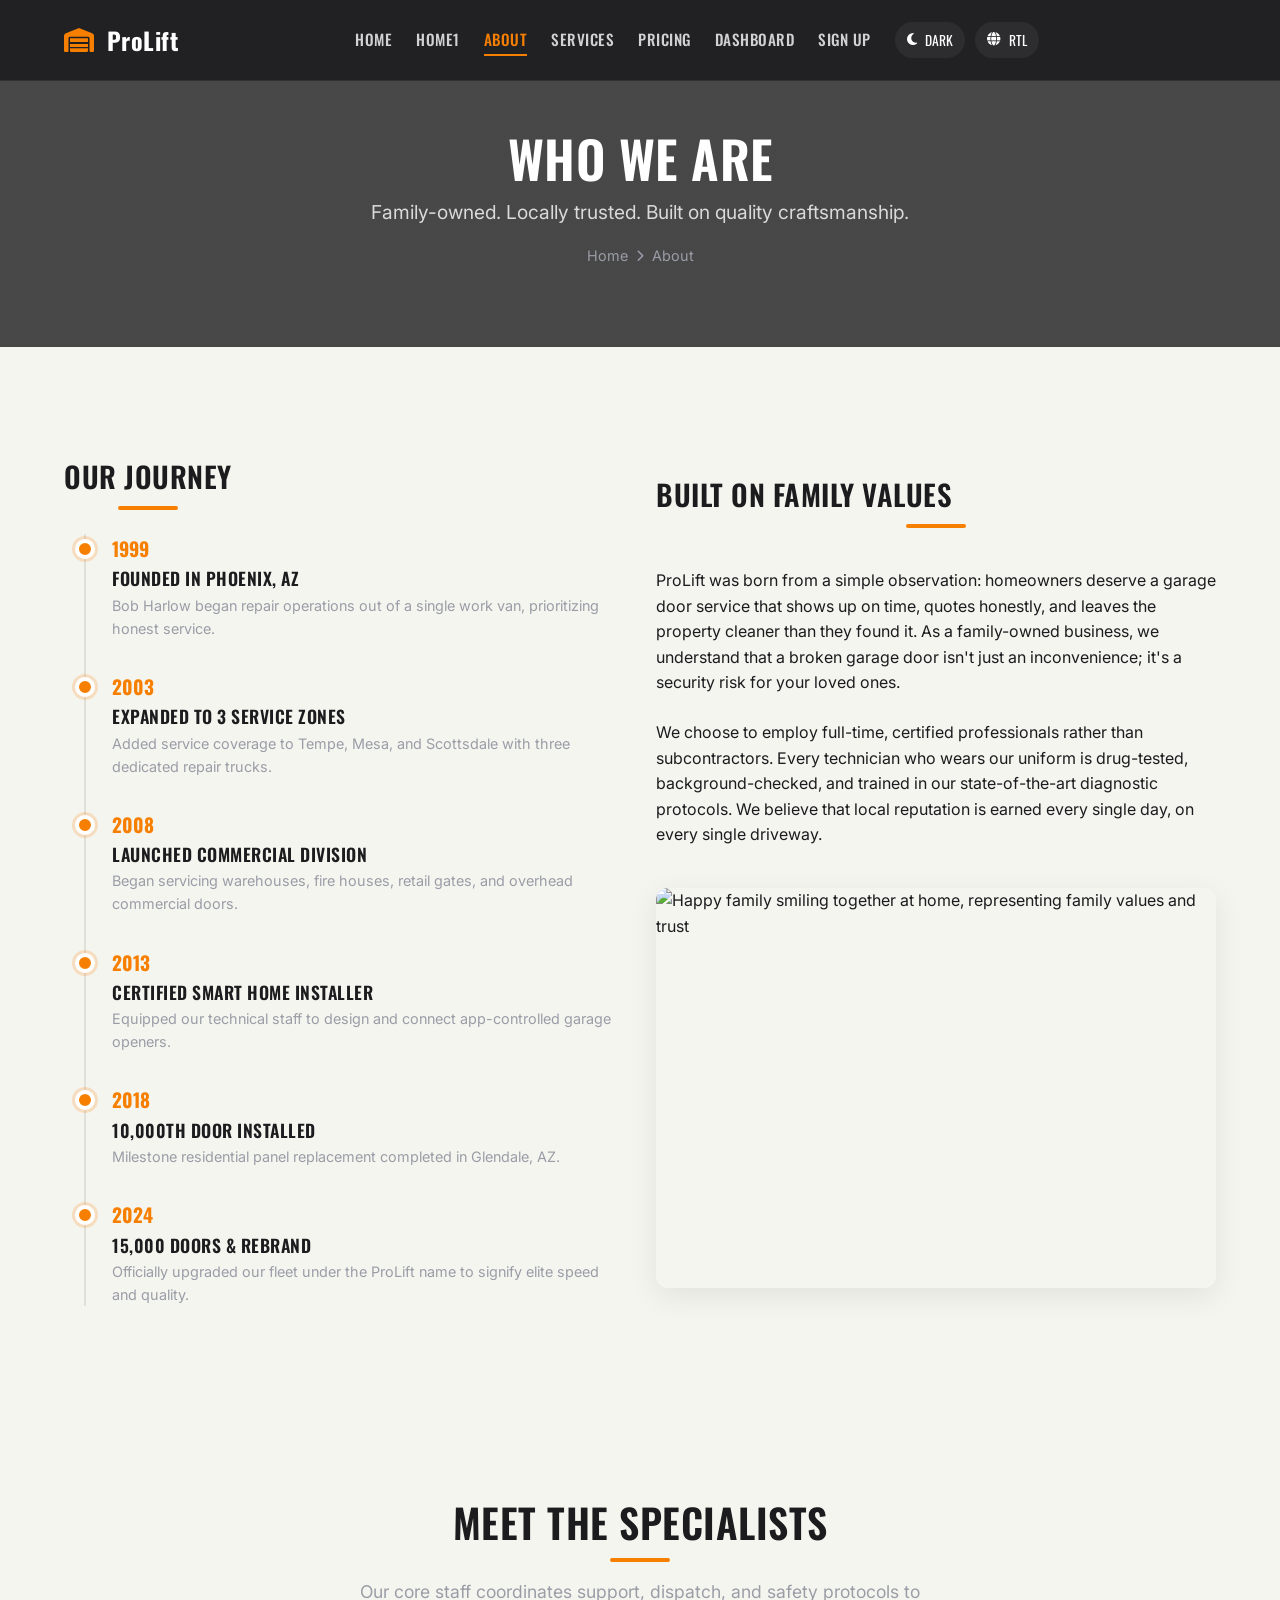
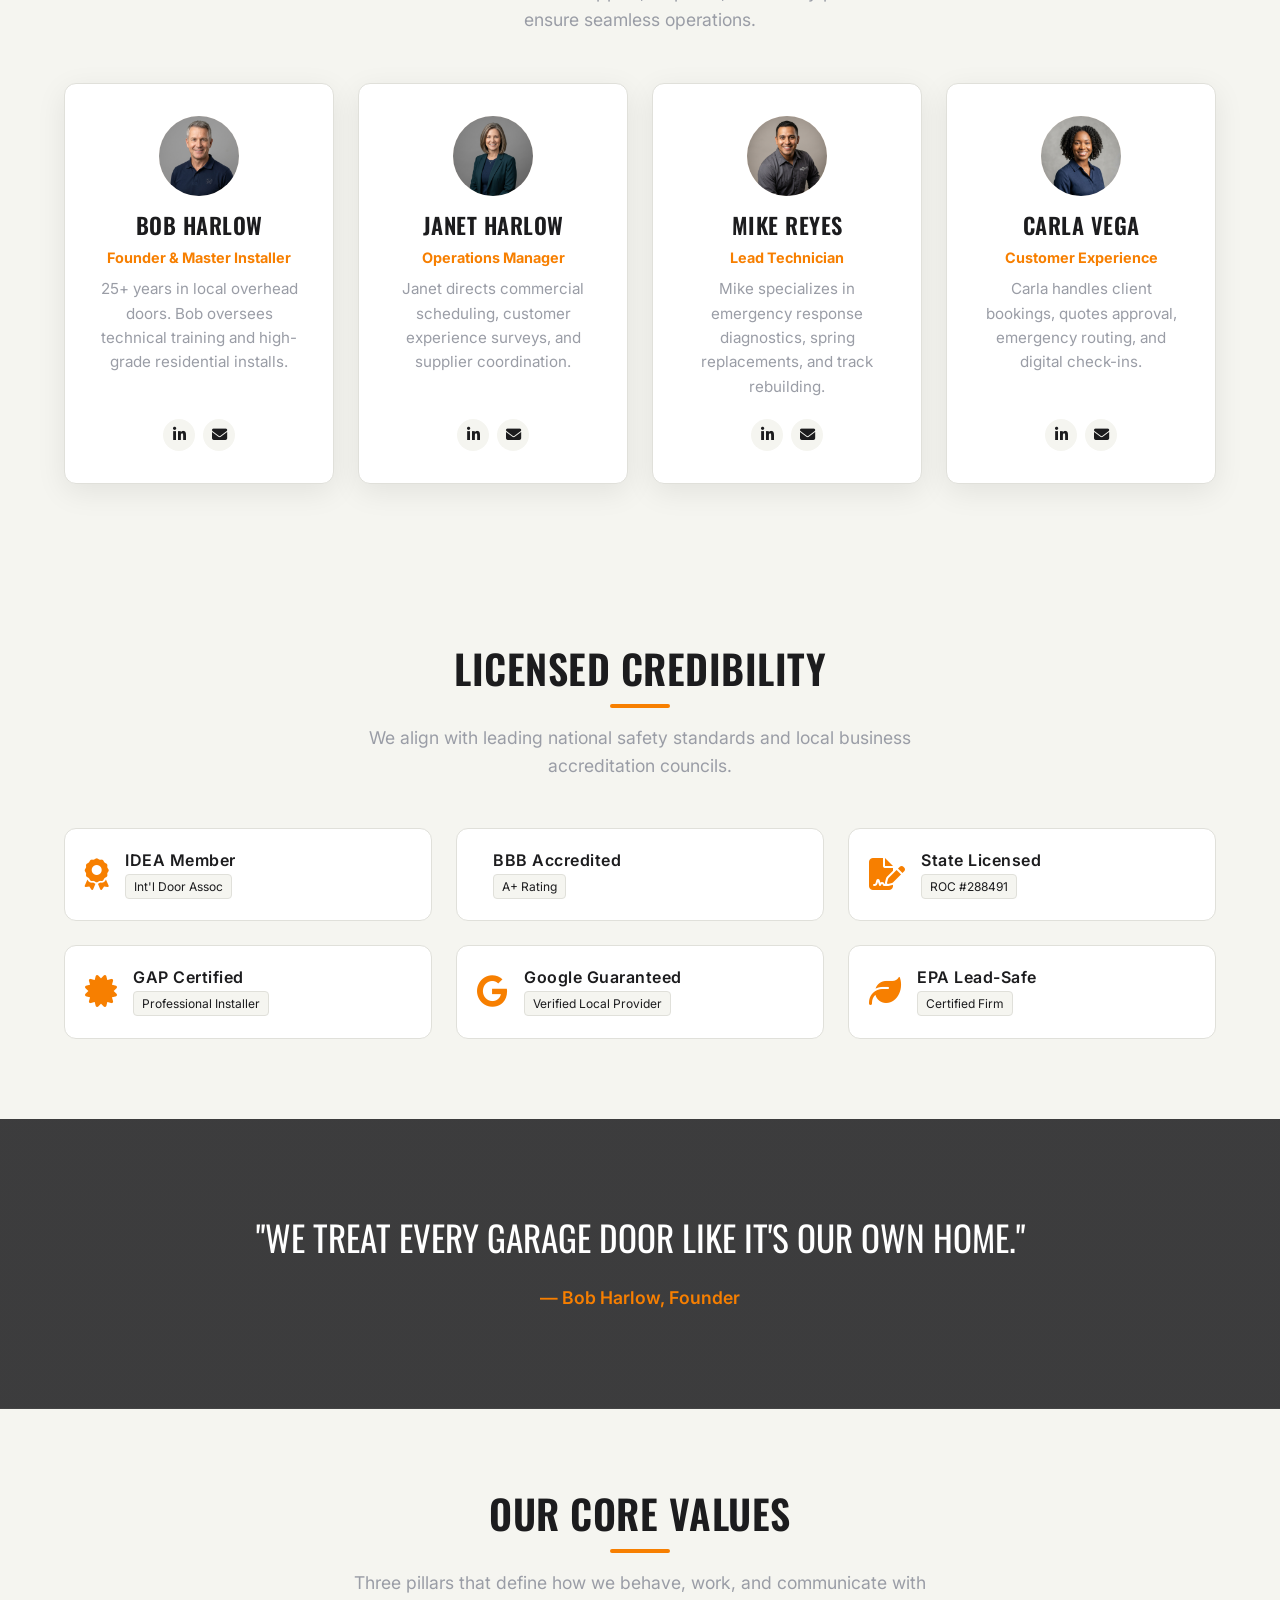
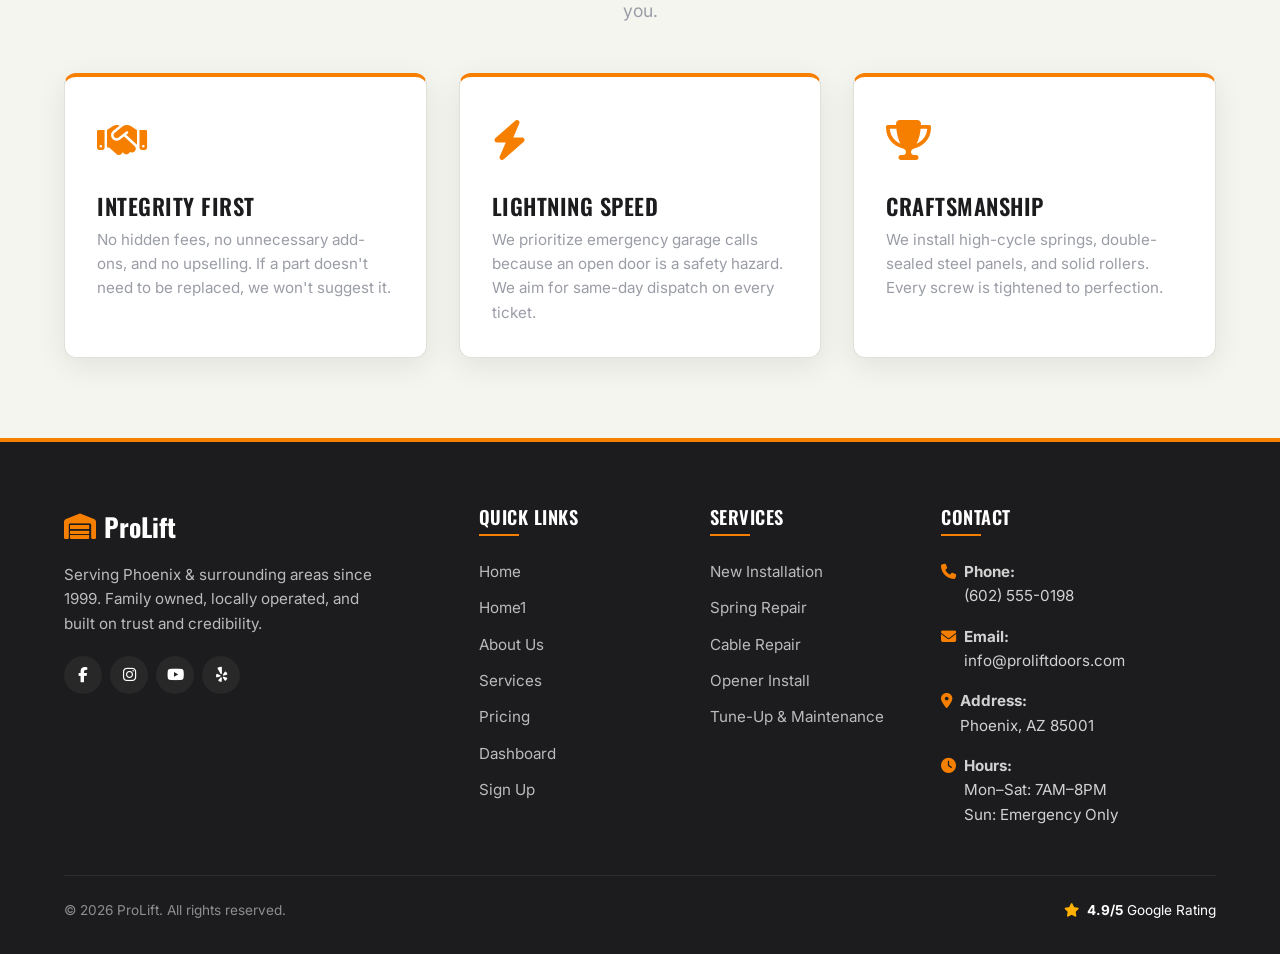
==== commit 0afeb603: "commit" ====
--- a/about.html
+++ b/about.html
@@ -1,391 +1,393 @@
-<!DOCTYPE html>
-<html lang="en">
-<head>
-  <meta charset="UTF-8">
-  <meta name="viewport" content="width=device-width, initial-scale=1.0">
-  <title>About Us - ProLift</title>
-  <meta name="description" content="Learn the story of ProLift. From our founding in 1999 to servicing 15,000+ homes, discover our family-owned values and meet our certified team.">
-  <!-- Google Fonts -->
-  <link rel="preconnect" href="https://fonts.googleapis.com">
-  <link rel="preconnect" href="https://fonts.gstatic.com" crossorigin>
-  <!-- Font Awesome -->
-  <link rel="stylesheet" href="https://cdnjs.cloudflare.com/ajax/libs/font-awesome/6.4.0/css/all.min.css">
-  <!-- Custom CSS -->
-  <link rel="stylesheet" href="css/style.css">
-  <!-- Favicon -->
-  <link rel="icon" type="image/svg+xml" href="favicon.svg">
-</head>
-<body>
-
-  <!-- NAVIGATION BAR -->
-  <nav class="navbar" id="main-navbar">
-    <div class="container navbar-container">
-      <a href="index.html" class="navbar-brand" id="nav-logo">
-        <i class="fa-solid fa-warehouse"></i> ProLift
-      </a>
-      <ul class="navbar-menu" id="navbar-menu">
-        <li><a href="index.html" class="navbar-link" id="link-home">Home</a></li>
-        <li><a href="home1.html" class="navbar-link" id="link-home1">Home1</a></li>
-        <li><a href="about.html" class="navbar-link" id="link-about">About</a></li>
-        <li><a href="services.html" class="navbar-link" id="link-services">Services</a></li>
-        <li><a href="pricing.html" class="navbar-link" id="link-pricing">Pricing</a></li>
-        <li><a href="dashboard.html" class="navbar-link" id="link-dashboard">Dashboard</a></li>
-        <li><a href="signup.html" class="navbar-link" id="link-signup">Sign Up</a></li>
-      </ul>
-      <div class="navbar-controls">
-        <button class="control-btn" id="theme-toggle" aria-label="Toggle dark theme">
-          <i class="fa-solid fa-moon"></i> <span>Dark</span>
-        </button>
-        <button class="control-btn" id="rtl-toggle" aria-label="Toggle RTL direction">
-          <i class="fa-solid fa-globe"></i> <span>RTL</span>
-        </button>
-        <button class="hamburger" id="hamburger-btn" aria-label="Menu">
-          <i class="fa-solid fa-bars"></i>
-        </button>
-      </div>
-    </div>
-  </nav>
-
-  <!-- SECTION 1: PAGE HEADER HERO -->
-  <section class="header-hero" style="background-image: linear-gradient(rgba(28,28,30,0.8), rgba(28,28,30,0.8)), url('https://images.unsplash.com/photo-1570129477492-45c003edd2be');">
-    <div class="container">
-      <h1 class="fade-in-up">Who We Are</h1>
-      <p class="fade-in-up">Family-owned. Locally trusted. Built on quality craftsmanship.</p>
-      <div class="breadcrumb justify-content-center fade-in-up" style="justify-content: center;">
-        <a href="index.html">Home</a> <i class="fa-solid fa-chevron-right" style="font-size:0.75rem;"></i> <span>About</span>
-      </div>
-    </div>
-  </section>
-
-  <!-- SECTION 2: OUR STORY + TIMELINE -->
-  <section class="section" id="story-timeline">
-    <div class="container grid-2">
-      <!-- Left: Vertical Timeline -->
-      <div class="timeline fade-in-left">
-        <h3 class="section-title" style="margin-left:0; font-size: 1.8rem; margin-bottom: calc(var(--space) * 3); text-align: start;">Our Journey</h3>
-        
-        <div class="timeline-items">
-          <div class="timeline-item">
-            <div class="timeline-dot"></div>
-            <div class="timeline-date">1999</div>
-            <div class="timeline-content">
-              <h4>Founded in Phoenix, AZ</h4>
-              <p>Bob Harlow began repair operations out of a single work van, prioritizing honest service.</p>
-            </div>
-          </div>
-
-          <div class="timeline-item">
-            <div class="timeline-dot"></div>
-            <div class="timeline-date">2003</div>
-            <div class="timeline-content">
-              <h4>Expanded to 3 Service Zones</h4>
-              <p>Added service coverage to Tempe, Mesa, and Scottsdale with three dedicated repair trucks.</p>
-            </div>
-          </div>
-
-          <div class="timeline-item">
-            <div class="timeline-dot"></div>
-            <div class="timeline-date">2008</div>
-            <div class="timeline-content">
-              <h4>Launched Commercial Division</h4>
-              <p>Began servicing warehouses, fire houses, retail gates, and overhead commercial doors.</p>
-            </div>
-          </div>
-
-          <div class="timeline-item">
-            <div class="timeline-dot"></div>
-            <div class="timeline-date">2013</div>
-            <div class="timeline-content">
-              <h4>Certified Smart Home Installer</h4>
-              <p>Equipped our technical staff to design and connect app-controlled garage openers.</p>
-            </div>
-          </div>
-
-          <div class="timeline-item">
-            <div class="timeline-dot"></div>
-            <div class="timeline-date">2018</div>
-            <div class="timeline-content">
-              <h4>10,000th Door Installed</h4>
-              <p>Milestone residential panel replacement completed in Glendale, AZ.</p>
-            </div>
-          </div>
-
-          <div class="timeline-item" style="margin-bottom:0;">
-            <div class="timeline-dot"></div>
-            <div class="timeline-date">2024</div>
-            <div class="timeline-content">
-              <h4>15,000 Doors & Rebrand</h4>
-              <p>Officially upgraded our fleet under the ProLift name to signify elite speed and quality.</p>
-            </div>
-          </div>
-        </div>
-      </div>
-
-      <!-- Right: Narrative & Image -->
-      <div class="split-content fade-in-right">
-        <h3 class="section-title" style="margin-left:0; font-size: 1.8rem; margin-bottom: calc(var(--space) * 3); text-align: start;">Built on Family Values</h3>
-        <p>ProLift was born from a simple observation: homeowners deserve a garage door service that shows up on time, quotes honestly, and leaves the property cleaner than they found it. As a family-owned business, we understand that a broken garage door isn't just an inconvenience; it's a security risk for your loved ones.</p>
-        <p style="margin-top: var(--space);">We choose to employ full-time, certified professionals rather than subcontractors. Every technician who wears our uniform is drug-tested, background-checked, and trained in our state-of-the-art diagnostic protocols. We believe that local reputation is earned every single day, on every single driveway.</p>
-        <div class="split-image-container" style="margin-top: calc(var(--space) * 3);">
-          <img src="https://images.unsplash.com/photo-1581579438747-1dc8d17bbce4?auto=format&fit=crop&w=600&h=400&q=80" alt="Happy family smiling together at home, representing family values and trust">
-        </div>
-      </div>
-    </div>
-  </section>
-
-  <!-- SECTION 3: MEET THE TEAM -->
-  <section class="section section-alt" id="team">
-    <div class="container">
-      <div class="text-center">
-        <h2 class="section-title fade-in">Meet the Specialists</h2>
-        <p class="section-subtitle fade-in">Our core staff coordinates support, dispatch, and safety protocols to ensure seamless operations.</p>
-      </div>
-
-      <div class="grid-4 stagger-grid">
-        <!-- Card 1 -->
-        <div class="card fade-in-up text-center" style="display:flex; flex-direction:column; align-items:center;">
-          <div class="team-avatar-circle">
-            <img src="images/bob_harlow.png" alt="Bob Harlow - Founder & Master Installer">
-          </div>
-          <h3 class="card-title">Bob Harlow</h3>
-          <p style="color:var(--primary); font-weight:bold; font-size:0.9rem; margin-bottom:var(--space);">Founder & Master Installer</p>
-          <p class="card-description">25+ years in local overhead doors. Bob oversees technical training and high-grade residential installs.</p>
-          <div class="team-socials">
-            <a href="#" class="team-social-icon" aria-label="Bob Harlow LinkedIn"><i class="fa-brands fa-linkedin-in"></i></a>
-            <a href="#" class="team-social-icon" aria-label="Bob Harlow Email"><i class="fa-solid fa-envelope"></i></a>
-          </div>
-        </div>
-        <!-- Card 2 -->
-        <div class="card fade-in-up text-center" style="display:flex; flex-direction:column; align-items:center;">
-          <div class="team-avatar-circle">
-            <img src="images/janet_harlow.png" alt="Janet Harlow - Operations Manager">
-          </div>
-          <h3 class="card-title">Janet Harlow</h3>
-          <p style="color:var(--primary); font-weight:bold; font-size:0.9rem; margin-bottom:var(--space);">Operations Manager</p>
-          <p class="card-description">Janet directs commercial scheduling, customer experience surveys, and supplier coordination.</p>
-          <div class="team-socials">
-            <a href="#" class="team-social-icon" aria-label="Janet Harlow LinkedIn"><i class="fa-brands fa-linkedin-in"></i></a>
-            <a href="#" class="team-social-icon" aria-label="Janet Harlow Email"><i class="fa-solid fa-envelope"></i></a>
-          </div>
-        </div>
-        <!-- Card 3 -->
-        <div class="card fade-in-up text-center" style="display:flex; flex-direction:column; align-items:center;">
-          <div class="team-avatar-circle">
-            <img src="images/mike_reyes.png" alt="Mike Reyes - Lead Technician">
-          </div>
-          <h3 class="card-title">Mike Reyes</h3>
-          <p style="color:var(--primary); font-weight:bold; font-size:0.9rem; margin-bottom:var(--space);">Lead Technician</p>
-          <p class="card-description">Mike specializes in emergency response diagnostics, spring replacements, and track rebuilding.</p>
-          <div class="team-socials">
-            <a href="#" class="team-social-icon" aria-label="Mike Reyes LinkedIn"><i class="fa-brands fa-linkedin-in"></i></a>
-            <a href="#" class="team-social-icon" aria-label="Mike Reyes Email"><i class="fa-solid fa-envelope"></i></a>
-          </div>
-        </div>
-        <!-- Card 4 -->
-        <div class="card fade-in-up text-center" style="display:flex; flex-direction:column; align-items:center;">
-          <div class="team-avatar-circle">
-            <img src="images/carla_vega.png" alt="Carla Vega - Customer Experience">
-          </div>
-          <h3 class="card-title">Carla Vega</h3>
-          <p style="color:var(--primary); font-weight:bold; font-size:0.9rem; margin-bottom:var(--space);">Customer Experience</p>
-          <p class="card-description">Carla handles client bookings, quotes approval, emergency routing, and digital check-ins.</p>
-          <div class="team-socials">
-            <a href="#" class="team-social-icon" aria-label="Carla Vega LinkedIn"><i class="fa-brands fa-linkedin-in"></i></a>
-            <a href="#" class="team-social-icon" aria-label="Carla Vega Email"><i class="fa-solid fa-envelope"></i></a>
-          </div>
-        </div>
-      </div>
-    </div>
-  </section>
-
-  <!-- SECTION 4: CERTIFICATIONS & MEMBERSHIPS -->
-  <section class="section" id="certifications">
-    <div class="container">
-      <div class="text-center">
-        <h2 class="section-title fade-in">Licensed Credibility</h2>
-        <p class="section-subtitle fade-in">We align with leading national safety standards and local business accreditation councils.</p>
-      </div>
-
-      <div class="cert-grid stagger-grid">
-        <!-- Cert 1 -->
-        <div class="cert-card scale-in">
-          <div class="cert-icon"><i class="fa-solid fa-award"></i></div>
-          <div class="cert-info">
-            <h4>IDEA Member</h4>
-            <span class="cert-badge">Int'l Door Assoc</span>
-          </div>
-        </div>
-        <!-- Cert 2 -->
-        <div class="cert-card scale-in">
-          <div class="cert-icon"><i class="fa-solid fa-shield-check"></i></div>
-          <div class="cert-info">
-            <h4>BBB Accredited</h4>
-            <span class="cert-badge">A+ Rating</span>
-          </div>
-        </div>
-        <!-- Cert 3 -->
-        <div class="cert-card scale-in">
-          <div class="cert-icon"><i class="fa-solid fa-file-signature"></i></div>
-          <div class="cert-info">
-            <h4>State Licensed</h4>
-            <span class="cert-badge">ROC #288491</span>
-          </div>
-        </div>
-        <!-- Cert 4 -->
-        <div class="cert-card scale-in">
-          <div class="cert-icon"><i class="fa-solid fa-certificate"></i></div>
-          <div class="cert-info">
-            <h4>GAP Certified</h4>
-            <span class="cert-badge">Professional Installer</span>
-          </div>
-        </div>
-        <!-- Cert 5 -->
-        <div class="cert-card scale-in">
-          <div class="cert-icon"><i class="fa-brands fa-google"></i></div>
-          <div class="cert-info">
-            <h4>Google Guaranteed</h4>
-            <span class="cert-badge">Verified Local Provider</span>
-          </div>
-        </div>
-        <!-- Cert 6 -->
-        <div class="cert-card scale-in">
-          <div class="cert-icon"><i class="fa-solid fa-leaf"></i></div>
-          <div class="cert-info">
-            <h4>EPA Lead-Safe</h4>
-            <span class="cert-badge">Certified Firm</span>
-          </div>
-        </div>
-      </div>
-    </div>
-  </section>
- 
-  <!-- SECTION 5: FULL-WIDTH IMAGE QUOTE -->
-  <section class="quote-banner scale-in" id="founder-quote">
-    <div class="container">
-      <blockquote>"We treat every garage door like it's our own home."</blockquote>
-      <cite>— Bob Harlow, Founder</cite>
-    </div>
-  </section>
-
-  <!-- SECTION 6: CORE VALUES -->
-  <section class="section" id="core-values">
-    <div class="container">
-      <div class="text-center">
-        <h2 class="section-title fade-in">Our Core Values</h2>
-        <p class="section-subtitle fade-in">Three pillars that define how we behave, work, and communicate with you.</p>
-      </div>
-
-      <div class="grid-3 stagger-grid">
-        <!-- Value 1 -->
-        <div class="card card-top-accent fade-in-up">
-          <div class="card-icon"><i class="fa-solid fa-handshake"></i></div>
-          <h3 class="card-title">Integrity First</h3>
-          <p class="card-description">No hidden fees, no unnecessary add-ons, and no upselling. If a part doesn't need to be replaced, we won't suggest it.</p>
-        </div>
-        <!-- Value 2 -->
-        <div class="card card-top-accent fade-in-up">
-          <div class="card-icon"><i class="fa-solid fa-bolt"></i></div>
-          <h3 class="card-title">Lightning Speed</h3>
-          <p class="card-description">We prioritize emergency garage calls because an open door is a safety hazard. We aim for same-day dispatch on every ticket.</p>
-        </div>
-        <!-- Value 3 -->
-        <div class="card card-top-accent fade-in-up">
-          <div class="card-icon"><i class="fa-solid fa-trophy"></i></div>
-          <h3 class="card-title">Craftsmanship</h3>
-          <p class="card-description">We install high-cycle springs, double-sealed steel panels, and solid rollers. Every screw is tightened to perfection.</p>
-        </div>
-      </div>
-    </div>
-  </section>
-
-  <!-- FOOTER -->
-  <footer class="footer">
-    <div class="container">
-      <div class="footer-top">
-        <div class="footer-about">
-          <div class="footer-logo">
-            <i class="fa-solid fa-warehouse"></i> ProLift
-          </div>
-          <p>Serving Phoenix & surrounding areas since 1999. Family owned, locally operated, and built on trust and credibility.</p>
-          <div class="social-links">
-            <a href="#" class="social-icon" aria-label="Facebook"><i class="fa-brands fa-facebook-f"></i></a>
-            <a href="#" class="social-icon" aria-label="Instagram"><i class="fa-brands fa-instagram"></i></a>
-            <a href="#" class="social-icon" aria-label="YouTube"><i class="fa-brands fa-youtube"></i></a>
-            <a href="#" class="social-icon" aria-label="Yelp"><i class="fa-brands fa-yelp"></i></a>
-          </div>
-        </div>
-        
-        <div>
-          <h3 class="footer-title">Quick Links</h3>
-          <ul class="footer-links">
-            <li><a href="index.html" class="footer-link">Home</a></li>
-            <li><a href="home1.html" class="footer-link">Home1</a></li>
-            <li><a href="about.html" class="footer-link">About Us</a></li>
-            <li><a href="services.html" class="footer-link">Services</a></li>
-            <li><a href="pricing.html" class="footer-link">Pricing</a></li>
-            <li><a href="dashboard.html" class="footer-link">Dashboard</a></li>
-            <li><a href="signup.html" class="footer-link">Sign Up</a></li>
-          </ul>
-        </div>
-
-        <div>
-          <h3 class="footer-title">Services</h3>
-          <ul class="footer-links">
-            <li><a href="services.html" class="footer-link">New Installation</a></li>
-            <li><a href="services.html" class="footer-link">Spring Repair</a></li>
-            <li><a href="services.html" class="footer-link">Cable Repair</a></li>
-            <li><a href="services.html" class="footer-link">Opener Install</a></li>
-            <li><a href="services.html" class="footer-link">Tune-Up & Maintenance</a></li>
-          </ul>
-        </div>
-
-        <div>
-          <h3 class="footer-title">Contact</h3>
-          <ul class="footer-contact-list">
-            <li class="footer-contact-item">
-              <i class="fa-solid fa-phone"></i>
-              <div>
-                <strong>Phone:</strong><br>
-                (602) 555-0198
-              </div>
-            </li>
-            <li class="footer-contact-item">
-              <i class="fa-solid fa-envelope"></i>
-              <div>
-                <strong>Email:</strong><br>
-                info@proliftdoors.com
-              </div>
-            </li>
-            <li class="footer-contact-item">
-              <i class="fa-solid fa-location-dot"></i>
-              <div>
-                <strong>Address:</strong><br>
-                Phoenix, AZ 85001
-              </div>
-            </li>
-            <li class="footer-contact-item">
-              <i class="fa-solid fa-clock"></i>
-              <div>
-                <strong>Hours:</strong><br>
-                Mon–Sat: 7AM–8PM<br>
-                Sun: Emergency Only
-              </div>
-            </li>
-          </ul>
-        </div>
-      </div>
-      
-      <div class="footer-bottom">
-        <div>&copy; 2026 ProLift. All rights reserved.</div>
-        <div class="footer-rating">
-          <i class="fa-solid fa-star"></i>
-          <span><strong>4.9/5</strong> Google Rating</span>
-        </div>
-      </div>
-    </div>
-  </footer>
-
-  <!-- Custom JavaScript -->
-  <script src="js/main.js"></script>
-</body>
-</html>
+<!DOCTYPE html>
+<html lang="en">
+<head>
+  <meta charset="UTF-8">
+  <meta name="viewport" content="width=device-width, initial-scale=1.0">
+  <title>About Us - ProLift</title>
+  <meta name="description" content="Learn the story of ProLift. From our founding in 1999 to servicing 15,000+ homes, discover our family-owned values and meet our certified team.">
+  <!-- Google Fonts -->
+  <link rel="preconnect" href="https://fonts.googleapis.com">
+  <link rel="preconnect" href="https://fonts.gstatic.com" crossorigin>
+  <!-- Font Awesome -->
+  <link rel="stylesheet" href="https://cdnjs.cloudflare.com/ajax/libs/font-awesome/6.4.0/css/all.min.css">
+  <!-- Custom CSS -->
+  <link rel="stylesheet" href="css/style.css">
+  <!-- Favicon -->
+  <link rel="icon" type="image/svg+xml" href="favicon.svg">
+</head>
+<body>
+
+  <!-- NAVIGATION BAR -->
+  <nav class="navbar" id="main-navbar">
+    <div class="container navbar-container">
+      <a href="index.html" class="navbar-brand" id="nav-logo">
+        <i class="fa-solid fa-warehouse"></i> ProLift
+      </a>
+      <ul class="navbar-menu" id="navbar-menu">
+        <li><a href="index.html" class="navbar-link" id="link-home">Home</a></li>
+        <li><a href="home1.html" class="navbar-link" id="link-home1">Home1</a></li>
+        <li><a href="about.html" class="navbar-link" id="link-about">About</a></li>
+        <li><a href="services.html" class="navbar-link" id="link-services">Services</a></li>
+        <li><a href="pricing.html" class="navbar-link" id="link-pricing">Pricing</a></li>
+        <li><a href="dashboard.html" class="navbar-link" id="link-dashboard">Dashboard</a></li>
+        <li><a href="signup.html" class="navbar-link" id="link-signup">Sign Up</a></li>
+        <li class="mobile-controls" style="display: flex; align-items: center; justify-content: center; gap: 10px; padding: 10px 0;">
+          <button class="control-btn" id="theme-toggle" aria-label="Toggle dark theme">
+            <i class="fa-solid fa-moon"></i> <span>Dark</span>
+          </button>
+          <button class="control-btn" id="rtl-toggle" aria-label="Toggle RTL direction">
+            <i class="fa-solid fa-globe"></i> <span>RTL</span>
+          </button>
+        </li>
+      </ul>
+      <div class="navbar-controls">
+        <button class="hamburger" id="hamburger-btn" aria-label="Menu">
+          <i class="fa-solid fa-bars"></i>
+        </button>
+      </div>
+    </div>
+  </nav>
+
+  <!-- SECTION 1: PAGE HEADER HERO -->
+  <section class="header-hero" style="background-image: linear-gradient(rgba(28,28,30,0.8), rgba(28,28,30,0.8)), url('https://images.unsplash.com/photo-1570129477492-45c003edd2be');">
+    <div class="container">
+      <h1 class="fade-in-up">Who We Are</h1>
+      <p class="fade-in-up">Family-owned. Locally trusted. Built on quality craftsmanship.</p>
+      <div class="breadcrumb justify-content-center fade-in-up" style="justify-content: center;">
+        <a href="index.html">Home</a> <i class="fa-solid fa-chevron-right" style="font-size:0.75rem;"></i> <span>About</span>
+      </div>
+    </div>
+  </section>
+
+  <!-- SECTION 2: OUR STORY + TIMELINE -->
+  <section class="section" id="story-timeline">
+    <div class="container grid-2">
+      <!-- Left: Vertical Timeline -->
+      <div class="timeline fade-in-left">
+        <h3 class="section-title" style="margin-left:0; font-size: 1.8rem; margin-bottom: calc(var(--space) * 3); text-align: start;">Our Journey</h3>
+        
+        <div class="timeline-items">
+          <div class="timeline-item">
+            <div class="timeline-dot"></div>
+            <div class="timeline-date">1999</div>
+            <div class="timeline-content">
+              <h4>Founded in Phoenix, AZ</h4>
+              <p>Bob Harlow began repair operations out of a single work van, prioritizing honest service.</p>
+            </div>
+          </div>
+
+          <div class="timeline-item">
+            <div class="timeline-dot"></div>
+            <div class="timeline-date">2003</div>
+            <div class="timeline-content">
+              <h4>Expanded to 3 Service Zones</h4>
+              <p>Added service coverage to Tempe, Mesa, and Scottsdale with three dedicated repair trucks.</p>
+            </div>
+          </div>
+
+          <div class="timeline-item">
+            <div class="timeline-dot"></div>
+            <div class="timeline-date">2008</div>
+            <div class="timeline-content">
+              <h4>Launched Commercial Division</h4>
+              <p>Began servicing warehouses, fire houses, retail gates, and overhead commercial doors.</p>
+            </div>
+          </div>
+
+          <div class="timeline-item">
+            <div class="timeline-dot"></div>
+            <div class="timeline-date">2013</div>
+            <div class="timeline-content">
+              <h4>Certified Smart Home Installer</h4>
+              <p>Equipped our technical staff to design and connect app-controlled garage openers.</p>
+            </div>
+          </div>
+
+          <div class="timeline-item">
+            <div class="timeline-dot"></div>
+            <div class="timeline-date">2018</div>
+            <div class="timeline-content">
+              <h4>10,000th Door Installed</h4>
+              <p>Milestone residential panel replacement completed in Glendale, AZ.</p>
+            </div>
+          </div>
+
+          <div class="timeline-item" style="margin-bottom:0;">
+            <div class="timeline-dot"></div>
+            <div class="timeline-date">2024</div>
+            <div class="timeline-content">
+              <h4>15,000 Doors & Rebrand</h4>
+              <p>Officially upgraded our fleet under the ProLift name to signify elite speed and quality.</p>
+            </div>
+          </div>
+        </div>
+      </div>
+
+      <!-- Right: Narrative & Image -->
+      <div class="split-content fade-in-right">
+        <h3 class="section-title" style="margin-left:0; font-size: 1.8rem; margin-bottom: calc(var(--space) * 3); text-align: start;">Built on Family Values</h3>
+        <p>ProLift was born from a simple observation: homeowners deserve a garage door service that shows up on time, quotes honestly, and leaves the property cleaner than they found it. As a family-owned business, we understand that a broken garage door isn't just an inconvenience; it's a security risk for your loved ones.</p>
+        <p style="margin-top: var(--space);">We choose to employ full-time, certified professionals rather than subcontractors. Every technician who wears our uniform is drug-tested, background-checked, and trained in our state-of-the-art diagnostic protocols. We believe that local reputation is earned every single day, on every single driveway.</p>
+        <div class="split-image-container" style="margin-top: calc(var(--space) * 3);">
+          <img src="https://images.unsplash.com/photo-1511895426328-dc8714191300?auto=format&fit=crop&w=600&h=400&q=80" alt="Happy family smiling together at home, representing family values and trust">
+        </div>
+      </div>
+    </div>
+  </section>
+
+  <!-- SECTION 3: MEET THE TEAM -->
+  <section class="section section-alt" id="team">
+    <div class="container">
+      <div class="text-center">
+        <h2 class="section-title fade-in">Meet the Specialists</h2>
+        <p class="section-subtitle fade-in">Our core staff coordinates support, dispatch, and safety protocols to ensure seamless operations.</p>
+      </div>
+
+      <div class="grid-4 stagger-grid">
+        <!-- Card 1 -->
+        <div class="card fade-in-up text-center" style="display:flex; flex-direction:column; align-items:center;">
+          <div class="team-avatar-circle">
+            <img src="images/bob_harlow.png" alt="Bob Harlow - Founder & Master Installer">
+          </div>
+          <h3 class="card-title">Bob Harlow</h3>
+          <p style="color:var(--primary); font-weight:bold; font-size:0.9rem; margin-bottom:var(--space);">Founder & Master Installer</p>
+          <p class="card-description">25+ years in local overhead doors. Bob oversees technical training and high-grade residential installs.</p>
+          <div class="team-socials">
+            <a href="#" class="team-social-icon" aria-label="Bob Harlow LinkedIn"><i class="fa-brands fa-linkedin-in"></i></a>
+            <a href="#" class="team-social-icon" aria-label="Bob Harlow Email"><i class="fa-solid fa-envelope"></i></a>
+          </div>
+        </div>
+        <!-- Card 2 -->
+        <div class="card fade-in-up text-center" style="display:flex; flex-direction:column; align-items:center;">
+          <div class="team-avatar-circle">
+            <img src="images/janet_harlow.png" alt="Janet Harlow - Operations Manager">
+          </div>
+          <h3 class="card-title">Janet Harlow</h3>
+          <p style="color:var(--primary); font-weight:bold; font-size:0.9rem; margin-bottom:var(--space);">Operations Manager</p>
+          <p class="card-description">Janet directs commercial scheduling, customer experience surveys, and supplier coordination.</p>
+          <div class="team-socials">
+            <a href="#" class="team-social-icon" aria-label="Janet Harlow LinkedIn"><i class="fa-brands fa-linkedin-in"></i></a>
+            <a href="#" class="team-social-icon" aria-label="Janet Harlow Email"><i class="fa-solid fa-envelope"></i></a>
+          </div>
+        </div>
+        <!-- Card 3 -->
+        <div class="card fade-in-up text-center" style="display:flex; flex-direction:column; align-items:center;">
+          <div class="team-avatar-circle">
+            <img src="images/mike_reyes.png" alt="Mike Reyes - Lead Technician">
+          </div>
+          <h3 class="card-title">Mike Reyes</h3>
+          <p style="color:var(--primary); font-weight:bold; font-size:0.9rem; margin-bottom:var(--space);">Lead Technician</p>
+          <p class="card-description">Mike specializes in emergency response diagnostics, spring replacements, and track rebuilding.</p>
+          <div class="team-socials">
+            <a href="#" class="team-social-icon" aria-label="Mike Reyes LinkedIn"><i class="fa-brands fa-linkedin-in"></i></a>
+            <a href="#" class="team-social-icon" aria-label="Mike Reyes Email"><i class="fa-solid fa-envelope"></i></a>
+          </div>
+        </div>
+        <!-- Card 4 -->
+        <div class="card fade-in-up text-center" style="display:flex; flex-direction:column; align-items:center;">
+          <div class="team-avatar-circle">
+            <img src="images/carla_vega.png" alt="Carla Vega - Customer Experience">
+          </div>
+          <h3 class="card-title">Carla Vega</h3>
+          <p style="color:var(--primary); font-weight:bold; font-size:0.9rem; margin-bottom:var(--space);">Customer Experience</p>
+          <p class="card-description">Carla handles client bookings, quotes approval, emergency routing, and digital check-ins.</p>
+          <div class="team-socials">
+            <a href="#" class="team-social-icon" aria-label="Carla Vega LinkedIn"><i class="fa-brands fa-linkedin-in"></i></a>
+            <a href="#" class="team-social-icon" aria-label="Carla Vega Email"><i class="fa-solid fa-envelope"></i></a>
+          </div>
+        </div>
+      </div>
+    </div>
+  </section>
+
+  <!-- SECTION 4: CERTIFICATIONS & MEMBERSHIPS -->
+  <section class="section" id="certifications">
+    <div class="container">
+      <div class="text-center">
+        <h2 class="section-title fade-in">Licensed Credibility</h2>
+        <p class="section-subtitle fade-in">We align with leading national safety standards and local business accreditation councils.</p>
+      </div>
+
+      <div class="cert-grid stagger-grid">
+        <!-- Cert 1 -->
+        <div class="cert-card scale-in">
+          <div class="cert-icon"><i class="fa-solid fa-award"></i></div>
+          <div class="cert-info">
+            <h4>IDEA Member</h4>
+            <span class="cert-badge">Int'l Door Assoc</span>
+          </div>
+        </div>
+        <!-- Cert 2 -->
+        <div class="cert-card scale-in">
+          <div class="cert-icon"><i class="fa-solid fa-shield-check"></i></div>
+          <div class="cert-info">
+            <h4>BBB Accredited</h4>
+            <span class="cert-badge">A+ Rating</span>
+          </div>
+        </div>
+        <!-- Cert 3 -->
+        <div class="cert-card scale-in">
+          <div class="cert-icon"><i class="fa-solid fa-file-signature"></i></div>
+          <div class="cert-info">
+            <h4>State Licensed</h4>
+            <span class="cert-badge">ROC #288491</span>
+          </div>
+        </div>
+        <!-- Cert 4 -->
+        <div class="cert-card scale-in">
+          <div class="cert-icon"><i class="fa-solid fa-certificate"></i></div>
+          <div class="cert-info">
+            <h4>GAP Certified</h4>
+            <span class="cert-badge">Professional Installer</span>
+          </div>
+        </div>
+        <!-- Cert 5 -->
+        <div class="cert-card scale-in">
+          <div class="cert-icon"><i class="fa-brands fa-google"></i></div>
+          <div class="cert-info">
+            <h4>Google Guaranteed</h4>
+            <span class="cert-badge">Verified Local Provider</span>
+          </div>
+        </div>
+        <!-- Cert 6 -->
+        <div class="cert-card scale-in">
+          <div class="cert-icon"><i class="fa-solid fa-leaf"></i></div>
+          <div class="cert-info">
+            <h4>EPA Lead-Safe</h4>
+            <span class="cert-badge">Certified Firm</span>
+          </div>
+        </div>
+      </div>
+    </div>
+  </section>
+ 
+  <!-- SECTION 5: FULL-WIDTH IMAGE QUOTE -->
+  <section class="quote-banner scale-in" id="founder-quote">
+    <div class="container">
+      <blockquote>"We treat every garage door like it's our own home."</blockquote>
+      <cite>— Bob Harlow, Founder</cite>
+    </div>
+  </section>
+
+  <!-- SECTION 6: CORE VALUES -->
+  <section class="section" id="core-values">
+    <div class="container">
+      <div class="text-center">
+        <h2 class="section-title fade-in">Our Core Values</h2>
+        <p class="section-subtitle fade-in">Three pillars that define how we behave, work, and communicate with you.</p>
+      </div>
+
+      <div class="grid-3 stagger-grid">
+        <!-- Value 1 -->
+        <div class="card card-top-accent fade-in-up">
+          <div class="card-icon"><i class="fa-solid fa-handshake"></i></div>
+          <h3 class="card-title">Integrity First</h3>
+          <p class="card-description">No hidden fees, no unnecessary add-ons, and no upselling. If a part doesn't need to be replaced, we won't suggest it.</p>
+        </div>
+        <!-- Value 2 -->
+        <div class="card card-top-accent fade-in-up">
+          <div class="card-icon"><i class="fa-solid fa-bolt"></i></div>
+          <h3 class="card-title">Lightning Speed</h3>
+          <p class="card-description">We prioritize emergency garage calls because an open door is a safety hazard. We aim for same-day dispatch on every ticket.</p>
+        </div>
+        <!-- Value 3 -->
+        <div class="card card-top-accent fade-in-up">
+          <div class="card-icon"><i class="fa-solid fa-trophy"></i></div>
+          <h3 class="card-title">Craftsmanship</h3>
+          <p class="card-description">We install high-cycle springs, double-sealed steel panels, and solid rollers. Every screw is tightened to perfection.</p>
+        </div>
+      </div>
+    </div>
+  </section>
+
+  <!-- FOOTER -->
+  <footer class="footer">
+    <div class="container">
+      <div class="footer-top">
+        <div class="footer-about">
+          <div class="footer-logo">
+            <i class="fa-solid fa-warehouse"></i> ProLift
+          </div>
+          <p>Serving Phoenix & surrounding areas since 1999. Family owned, locally operated, and built on trust and credibility.</p>
+          <div class="social-links">
+            <a href="#" class="social-icon" aria-label="Facebook"><i class="fa-brands fa-facebook-f"></i></a>
+            <a href="#" class="social-icon" aria-label="Instagram"><i class="fa-brands fa-instagram"></i></a>
+            <a href="#" class="social-icon" aria-label="YouTube"><i class="fa-brands fa-youtube"></i></a>
+            <a href="#" class="social-icon" aria-label="Yelp"><i class="fa-brands fa-yelp"></i></a>
+          </div>
+        </div>
+        
+        <div>
+          <h3 class="footer-title">Quick Links</h3>
+          <ul class="footer-links">
+            <li><a href="index.html" class="footer-link">Home</a></li>
+            <li><a href="home1.html" class="footer-link">Home1</a></li>
+            <li><a href="about.html" class="footer-link">About Us</a></li>
+            <li><a href="services.html" class="footer-link">Services</a></li>
+            <li><a href="pricing.html" class="footer-link">Pricing</a></li>
+            <li><a href="dashboard.html" class="footer-link">Dashboard</a></li>
+            <li><a href="signup.html" class="footer-link">Sign Up</a></li>
+          </ul>
+        </div>
+
+        <div>
+          <h3 class="footer-title">Services</h3>
+          <ul class="footer-links">
+            <li><a href="services.html" class="footer-link">New Installation</a></li>
+            <li><a href="services.html" class="footer-link">Spring Repair</a></li>
+            <li><a href="services.html" class="footer-link">Cable Repair</a></li>
+            <li><a href="services.html" class="footer-link">Opener Install</a></li>
+            <li><a href="services.html" class="footer-link">Tune-Up & Maintenance</a></li>
+          </ul>
+        </div>
+
+        <div>
+          <h3 class="footer-title">Contact</h3>
+          <ul class="footer-contact-list">
+            <li class="footer-contact-item">
+              <i class="fa-solid fa-phone"></i>
+              <div>
+                <strong>Phone:</strong><br>
+                (602) 555-0198
+              </div>
+            </li>
+            <li class="footer-contact-item">
+              <i class="fa-solid fa-envelope"></i>
+              <div>
+                <strong>Email:</strong><br>
+                info@proliftdoors.com
+              </div>
+            </li>
+            <li class="footer-contact-item">
+              <i class="fa-solid fa-location-dot"></i>
+              <div>
+                <strong>Address:</strong><br>
+                Phoenix, AZ 85001
+              </div>
+            </li>
+            <li class="footer-contact-item">
+              <i class="fa-solid fa-clock"></i>
+              <div>
+                <strong>Hours:</strong><br>
+                Mon–Sat: 7AM–8PM<br>
+                Sun: Emergency Only
+              </div>
+            </li>
+          </ul>
+        </div>
+      </div>
+      
+      <div class="footer-bottom">
+        <div>&copy; 2026 ProLift. All rights reserved.</div>
+        <div class="footer-rating">
+          <i class="fa-solid fa-star"></i>
+          <span><strong>4.9/5</strong> Google Rating</span>
+        </div>
+      </div>
+    </div>
+  </footer>
+
+  <!-- Custom JavaScript -->
+  <script src="js/main.js"></script>
+</body>
+</html>
--- a/css/style.css
+++ b/css/style.css
@@ -395,11 +395,117 @@
   .grid-3 { grid-template-columns: repeat(2, 1fr); }
   .grid-4 { grid-template-columns: repeat(2, 1fr); }
   .grid-2 { grid-template-columns: 1fr; }
+
+  /* Hero & Split Sections Centering in Tab & Mobile View */
+  .hero-home-content,
+  .hero-dark-content {
+    text-align: center;
+    margin: 0 auto;
+  }
+  
+  .hero-buttons {
+    justify-content: center;
+  }
+  
+  .split-content {
+    text-align: center;
+    align-items: center;
+  }
+
+  .split-content .section-title {
+    margin-left: auto !important;
+    margin-right: auto !important;
+    text-align: center !important;
+  }
+
+  /* Center checklist container while keeping items left-aligned */
+  .split-content .checklist {
+    display: inline-flex;
+    flex-direction: column;
+    align-items: flex-start;
+    margin-left: auto;
+    margin-right: auto;
+    text-align: left;
+  }
+
+  /* Support for checklist with grid layout */
+  .split-content .checklist.grid-2 {
+    display: grid;
+    grid-template-columns: repeat(2, 1fr);
+    text-align: left;
+    width: 100%;
+    max-width: fit-content;
+    margin-left: auto;
+    margin-right: auto;
+  }
+
+  /* Center card headers and checklists on tablet/mobile viewports */
+  .card {
+    text-align: center;
+  }
+
+  .card .card-title,
+  .card p {
+    text-align: center;
+  }
+
+  .card .checklist {
+    display: inline-flex;
+    flex-direction: column;
+    align-items: flex-start;
+    margin-left: auto;
+    margin-right: auto;
+    text-align: left;
+    max-width: fit-content;
+    width: 100%;
+  }
+
+  .pricing-card .pricing-features {
+    display: inline-flex;
+    flex-direction: column;
+    align-items: flex-start;
+    margin-left: auto;
+    margin-right: auto;
+    text-align: left;
+    max-width: fit-content;
+  }
+
+  /* RTL Support */
+  html[dir="rtl"] .split-content .checklist {
+    text-align: right;
+  }
+  
+  html[dir="rtl"] .split-content .checklist.grid-2 {
+    text-align: right;
+  }
+
+  html[dir="rtl"] .card .checklist {
+    text-align: right;
+  }
+
+  html[dir="rtl"] .pricing-card .pricing-features {
+    text-align: right;
+  }
+  
+  html[dir="rtl"] .split-content .checklist.grid-2 {
+    text-align: right;
+  }
+
+  /* Center the badge inside split hero left panel */
+  .split-hero-left .badge-pulse {
+    margin-left: auto;
+    margin-right: auto;
+  }
 }
 
 @media (max-width: 768px) {
   .grid-3 { grid-template-columns: 1fr; }
   .grid-4 { grid-template-columns: 1fr; }
+
+  /* Collapse checklist grid to single column on mobile */
+  .split-content .checklist.grid-2 {
+    grid-template-columns: 1fr;
+  }
 }
 
 .card {
@@ -429,6 +535,25 @@
   margin-bottom: calc(var(--space) * 2.5);
 }
 
+.card-image-container {
+  margin: calc(var(--space) * -4) calc(var(--space) * -4) calc(var(--space) * 3) calc(var(--space) * -4);
+  aspect-ratio: 16 / 9;
+  overflow: hidden;
+  position: relative;
+  border-bottom: 1px solid var(--border);
+}
+
+.card-image-container img {
+  width: 100%;
+  height: 100%;
+  object-fit: cover;
+  transition: transform 0.5s cubic-bezier(0.4, 0, 0.2, 1);
+}
+
+.card:hover .card-image-container img {
+  transform: scale(1.08);
+}
+
 .card-title {
   font-size: 1.4rem;
   margin-bottom: var(--space);
@@ -556,6 +681,13 @@
   font-size: 1.5rem;
   font-weight: 700;
   margin: 0 auto calc(var(--space) * 2);
+}
+
+.testimonial-avatar img {
+  width: 100%;
+  height: 100%;
+  object-fit: cover;
+  border-radius: 50%;
 }
 
 .testimonial-name {
@@ -632,6 +764,27 @@
   background-color: var(--primary);
 }
 
+@media (max-width: 576px) {
+  .slide {
+    padding: calc(var(--space) * 2) calc(var(--space) * 5);
+  }
+  .testimonial-card {
+    padding: calc(var(--space) * 4) calc(var(--space) * 3);
+  }
+  .testimonial-quote {
+    font-size: 1rem;
+  }
+  .slider-btn {
+    width: 32px;
+    height: 32px;
+    font-size: 0.8rem;
+  }
+  .slider-btn-prev { left: 4px; }
+  .slider-btn-next { right: 4px; }
+  html[dir="rtl"] .slider-btn-prev { left: auto; right: 4px; }
+  html[dir="rtl"] .slider-btn-next { right: auto; left: 4px; }
+}
+
 /* --- EMERGENCY CTA BANNER --- */
 .emergency-banner {
   background-color: var(--primary);
@@ -644,7 +797,7 @@
 
 .emergency-banner h2 {
   font-size: 2.2rem;
-  margin-bottom: var(--space);
+  margin-bottom: calc(var(--space) * 2.5);
 }
 
 .emergency-banner p {
@@ -668,7 +821,8 @@
   color: var(--white);
   position: relative;
   overflow: hidden;
-  height: 100vh;
+  min-height: 100vh;
+  padding-top: 120px; /* Offset for fixed navbar + extra space */
   display: flex;
   align-items: center;
 }
@@ -877,10 +1031,17 @@
 .status-badge {
   font-family: var(--font-display);
   font-size: 0.8rem;
-  padding: 6px 12px;
+  padding: 5px 12px;
   border-radius: var(--radius-pill);
   text-transform: uppercase;
   font-weight: bold;
+  white-space: nowrap;
+  display: inline-flex;
+  align-items: center;
+  justify-content: center;
+  line-height: 1;
+  flex-shrink: 0;
+  min-width: 90px;
 }
 
 .status-available { background-color: rgba(46, 204, 113, 0.15); color: #2ecc71; border: 1px solid #2ecc71; }
@@ -893,7 +1054,11 @@
   padding: calc(var(--space) * 4) 0;
 }
 
-.timeline::after {
+.timeline-items {
+  position: relative;
+}
+
+.timeline-items::after {
   content: '';
   position: absolute;
   top: 0;
@@ -901,9 +1066,10 @@
   left: 20px;
   width: 2px;
   background-color: var(--border);
-}
-
-html[dir="rtl"] .timeline::after {
+  z-index: 1;
+}
+
+html[dir="rtl"] .timeline-items::after {
   left: auto;
   right: 20px;
 }
@@ -966,10 +1132,18 @@
   margin-bottom: calc(var(--space) * 2);
 }
 
+.team-avatar-circle img {
+  width: 100%;
+  height: 100%;
+  object-fit: cover;
+  border-radius: 50%;
+}
+
 .team-socials {
   display: flex;
   gap: var(--space);
-  margin-top: calc(var(--space) * 2);
+  margin-top: auto; /* Push icons to bottom of the card */
+  padding-top: calc(var(--space) * 2.5);
 }
 
 .team-social-icon {
@@ -980,9 +1154,18 @@
   display: flex;
   align-items: center;
   justify-content: center;
-  font-size: 0.9rem;
+  font-size: 0.95rem;
   color: var(--text);
   transition: all var(--transition-speed);
+}
+
+.team-social-icon i {
+  display: inline-flex;
+  align-items: center;
+  justify-content: center;
+  line-height: 1;
+  width: 100%;
+  height: 100%;
 }
 
 .team-social-icon:hover {
@@ -1218,6 +1401,7 @@
   justify-content: center;
   gap: calc(var(--space) * 2);
   margin-bottom: calc(var(--space) * 6);
+  flex-wrap: wrap;
 }
 
 .switch-label {
@@ -1283,11 +1467,80 @@
   font-weight: bold;
 }
 
+/* --- TRUST BADGE CARDS --- */
+.trust-grid {
+  display: grid;
+  grid-template-columns: repeat(4, 1fr);
+  gap: calc(var(--space) * 3);
+  margin-top: calc(var(--space) * 6);
+}
+
+@media (max-width: 992px) {
+  .trust-grid { grid-template-columns: repeat(2, 1fr); }
+}
+
+@media (max-width: 576px) {
+  .trust-grid { grid-template-columns: 1fr; }
+}
+
+.trust-card {
+  background-color: var(--card-bg);
+  border: 1px solid var(--border);
+  border-radius: var(--radius-card);
+  padding: calc(var(--space) * 4) calc(var(--space) * 3);
+  text-align: center;
+  box-shadow: var(--shadow);
+  transition: transform var(--transition-speed), box-shadow var(--transition-speed), border-color var(--transition-speed);
+  display: flex;
+  flex-direction: column;
+  align-items: center;
+  gap: calc(var(--space) * 1.5);
+}
+
+.trust-card:hover {
+  transform: translateY(-6px);
+  box-shadow: 0 16px 40px rgba(0,0,0,0.12);
+  border-color: var(--primary);
+}
+
+.trust-icon-wrap {
+  width: 64px;
+  height: 64px;
+  border-radius: 50%;
+  background: linear-gradient(135deg, var(--primary), var(--primary-dark, #c96300));
+  display: flex;
+  align-items: center;
+  justify-content: center;
+  font-size: 1.6rem;
+  color: var(--white);
+  flex-shrink: 0;
+  box-shadow: 0 6px 20px rgba(247,127,0,0.3);
+  margin-bottom: var(--space);
+}
+
+.trust-title {
+  font-family: var(--font-display);
+  font-size: 1.1rem;
+  text-transform: uppercase;
+  letter-spacing: 0.04em;
+  color: var(--text);
+  margin: 0;
+}
+
+.trust-desc {
+  font-size: 0.9rem;
+  color: var(--gray);
+  line-height: 1.6;
+  margin: 0;
+}
+
 /* --- PRICING CARDS --- */
+
 .pricing-card {
   display: flex;
   flex-direction: column;
   height: 100%;
+  overflow: visible;
 }
 
 .pricing-header {
@@ -1345,19 +1598,22 @@
 
 .popular-badge {
   position: absolute;
-  top: 15px;
-  right: 15px;
+  top: -14px;
+  left: 50%;
+  transform: translateX(-50%);
   background-color: var(--primary);
   color: var(--white);
   font-size: 0.75rem;
-  padding: 4px 12px;
+  padding: 4px 16px;
   border-radius: var(--radius-pill);
   font-weight: bold;
+  white-space: nowrap;
 }
 
 html[dir="rtl"] .popular-badge {
+  left: 50%;
   right: auto;
-  left: 15px;
+  transform: translateX(-50%);
 }
 
 @media (max-width: 992px) {
@@ -1432,7 +1688,10 @@
   background-color: var(--charcoal);
   color: var(--white);
   padding: calc(var(--space) * 2) 0;
-  margin-top: 80px; /* Offset sticky header */
+  margin-top: 0;
+  position: sticky;
+  top: 0;
+  z-index: 100;
 }
 
 .dashboard-bar-container {
@@ -1441,6 +1700,27 @@
   align-items: center;
   flex-wrap: wrap;
   gap: var(--space);
+}
+
+@media (max-width: 768px) {
+  .dashboard-bar-container {
+    flex-direction: column;
+    align-items: center;
+    text-align: center;
+    gap: calc(var(--space) * 1.5);
+    padding: calc(var(--space) * 2) calc(var(--space) * 2);
+  }
+  .db-greeting {
+    font-size: 1rem;
+  }
+  .db-clock-wrap {
+    justify-content: center;
+    flex-wrap: wrap;
+  }
+  .db-actions {
+    flex-wrap: wrap;
+    justify-content: center;
+  }
 }
 
 .db-greeting {
@@ -1519,6 +1799,14 @@
 
 @media (max-width: 768px) {
   .charts-grid { grid-template-columns: 1fr; }
+  .donut-chart-wrapper {
+    flex-direction: column;
+    align-items: center;
+    text-align: center;
+  }
+  .chart-legend {
+    align-items: center;
+  }
 }
 
 .chart-card {
@@ -1540,48 +1828,63 @@
 /* CSS Bar Chart */
 .bar-chart-container {
   display: flex;
-  justify-content: space-between;
+  justify-content: space-around;
   align-items: flex-end;
-  height: 250px;
-  padding: 0 var(--space);
+  height: 200px;
+  padding: 28px var(--space) 0;
+  margin: auto 0;
+  flex: 1;
+}
+
+.chart-card {
+  display: flex;
+  flex-direction: column;
 }
 
 .bar-wrapper {
   display: flex;
   flex-direction: column;
   align-items: center;
+  justify-content: flex-end;
   flex: 1;
+  height: 100%;
 }
 
 .bar {
-  width: 30px;
-  background: linear-gradient(to top, var(--primary-dark), var(--primary));
-  border-radius: 4px 4px 0 0;
+  width: 32px;
+  background: linear-gradient(to top, var(--primary-dark, #c96300), var(--primary));
+  border-radius: 6px 6px 0 0;
   transition: height 1s ease-out;
   position: relative;
+  min-height: 4px;
 }
 
 .bar-val {
   position: absolute;
   top: -22px;
-  font-size: 0.75rem;
+  left: 50%;
+  transform: translateX(-50%);
+  font-size: 0.78rem;
   font-weight: bold;
+  white-space: nowrap;
+  text-align: center;
 }
 
 .bar-label {
   font-size: 0.8rem;
-  margin-top: 8px;
+  margin-top: 10px;
   color: var(--gray);
+  text-align: center;
 }
 
 /* CSS Donut Chart */
 .donut-chart-wrapper {
   display: flex;
   align-items: center;
-  justify-content: space-around;
-  height: 250px;
+  justify-content: center;
+  min-height: 250px;
   flex-wrap: wrap;
-  gap: calc(var(--space) * 2);
+  gap: calc(var(--space) * 3);
 }
 
 .donut-chart {
@@ -1761,7 +2064,7 @@
 .split-hero {
   display: flex;
   min-height: 100vh;
-  margin-top: 80px;
+  margin-top: 0;
 }
 
 .split-hero-left {
@@ -2084,15 +2387,55 @@
 }
 
 /* --- ANIMATIONS & INTERSECTION OBSERVER --- */
+/* --- MODERN PREMIUM ANIMATIONS --- */
 .fade-in {
   opacity: 0;
-  transform: translateY(30px);
-  transition: opacity 0.8s ease-out, transform 0.8s ease-out;
-}
-
+  transform: translateY(20px);
+  transition: opacity 0.8s cubic-bezier(0.215, 0.61, 0.355, 1), transform 0.8s cubic-bezier(0.215, 0.61, 0.355, 1);
+}
 .fade-in.show {
   opacity: 1;
   transform: translateY(0);
+}
+
+.fade-in-up {
+  opacity: 0;
+  transform: translateY(40px);
+  transition: opacity 0.8s cubic-bezier(0.215, 0.61, 0.355, 1), transform 0.8s cubic-bezier(0.215, 0.61, 0.355, 1);
+}
+.fade-in-up.show {
+  opacity: 1;
+  transform: translateY(0);
+}
+
+.fade-in-left {
+  opacity: 0;
+  transform: translateX(-40px);
+  transition: opacity 0.8s cubic-bezier(0.215, 0.61, 0.355, 1), transform 0.8s cubic-bezier(0.215, 0.61, 0.355, 1);
+}
+.fade-in-left.show {
+  opacity: 1;
+  transform: translateX(0);
+}
+
+.fade-in-right {
+  opacity: 0;
+  transform: translateX(40px);
+  transition: opacity 0.8s cubic-bezier(0.215, 0.61, 0.355, 1), transform 0.8s cubic-bezier(0.215, 0.61, 0.355, 1);
+}
+.fade-in-right.show {
+  opacity: 1;
+  transform: translateX(0);
+}
+
+.scale-in {
+  opacity: 0;
+  transform: scale(0.95);
+  transition: opacity 0.8s cubic-bezier(0.215, 0.61, 0.355, 1), transform 0.8s cubic-bezier(0.215, 0.61, 0.355, 1);
+}
+.scale-in.show {
+  opacity: 1;
+  transform: scale(1);
 }
 
 @keyframes spin {
@@ -2189,7 +2532,8 @@
 
 /* --- HERO STYLE FOR HOME PAGE --- */
 .hero-home {
-  height: 100vh;
+  min-height: 100vh;
+  padding-top: 120px; /* Offset for fixed navbar + extra space */
   position: relative;
   display: flex;
   align-items: center;
@@ -2232,9 +2576,52 @@
   flex-wrap: wrap;
 }
 
-@media (max-width: 768px) {
-  .hero-home h1 { font-size: 2.8rem; }
-  .hero-home p { font-size: 1.1rem; }
+@media (max-width: 992px) {
+  .hero-home,
+  .hero-dark {
+    min-height: auto;
+    padding-top: 140px; /* Offset for 80px fixed navbar + 60px safe spacing */
+    padding-bottom: 80px;
+  }
+  .hero-home-content,
+  .hero-dark-content {
+    text-align: center;
+    margin: 0 auto;
+    display: flex;
+    flex-direction: column;
+    align-items: center;
+  }
+  .hero-buttons {
+    justify-content: center;
+  }
+  .hero-home h1 { font-size: 3rem; }
+  .hero-home p { font-size: 1.15rem; }
+  .hero-dark h1 { font-size: 2.4rem; }
+  .typewriter-text {
+    white-space: normal;
+    word-break: break-word;
+  }
+}
+
+@media (max-width: 576px) {
+  .hero-home,
+  .hero-dark {
+    padding-top: 130px;
+    padding-bottom: 60px;
+  }
+  .hero-home h1 { font-size: 2.4rem; }
+  .hero-dark h1 { font-size: 2rem; }
+  .hero-buttons {
+    flex-direction: column;
+    align-items: stretch;
+    width: 100%;
+    max-width: 300px;
+    margin: 0 auto;
+    gap: calc(var(--space) * 1.5);
+  }
+  .hero-buttons .btn {
+    width: 100%;
+  }
 }
 
 /* --- HEADER HERO FOR OTHER PAGES --- */
@@ -2256,3 +2643,258 @@
   font-size: 1.2rem;
   color: rgba(255,255,255,0.8);
 }
+
+/* --- BACK TO TOP BUTTON --- */
+.back-to-top {
+  position: fixed;
+  bottom: 30px;
+  right: 30px;
+  width: 50px;
+  height: 50px;
+  border-radius: 50%;
+  background-color: var(--primary);
+  color: var(--white);
+  border: none;
+  cursor: pointer;
+  display: flex;
+  align-items: center;
+  justify-content: center;
+  font-size: 1.25rem;
+  box-shadow: 0 4px 12px rgba(0, 0, 0, 0.15);
+  opacity: 0;
+  visibility: hidden;
+  transform: translateY(20px) scale(0.9);
+  transition: opacity var(--transition-speed), transform var(--transition-speed), background-color var(--transition-speed), box-shadow var(--transition-speed), visibility var(--transition-speed);
+  z-index: 999;
+}
+
+.back-to-top.show {
+  opacity: 1;
+  visibility: visible;
+  transform: translateY(0) scale(1);
+}
+
+.back-to-top:hover {
+  background-color: var(--primary-dark);
+  box-shadow: var(--orange-glow), 0 6px 16px rgba(0, 0, 0, 0.2);
+  transform: translateY(-3px) scale(1.05);
+}
+
+.back-to-top:active {
+  transform: translateY(-1px) scale(0.98);
+}
+
+/* RTL Layout Handler */
+html[dir="rtl"] .back-to-top {
+  right: auto;
+  left: 30px;
+}
+
+/* Responsive adjustment for mobile screens */
+@media (max-width: 768px) {
+  .back-to-top {
+    bottom: 20px;
+    right: 20px;
+    width: 44px;
+    height: 44px;
+    font-size: 1.1rem;
+  }
+  
+  html[dir="rtl"] .back-to-top {
+    right: auto;
+    left: 20px;
+  }
+}
+
+/* --- DASHBOARD SIDEBAR LAYOUT --- */
+.db-layout {
+  display: flex;
+  min-height: 100vh;
+  background-color: var(--light-bg);
+}
+
+.db-sidebar {
+  width: 260px;
+  background-color: var(--charcoal);
+  color: var(--white);
+  display: flex;
+  flex-direction: column;
+  flex-shrink: 0;
+  border-inline-end: 1px solid rgba(255, 255, 255, 0.08);
+  position: sticky;
+  top: 0;
+  height: 100vh;
+  overflow-y: auto;
+  z-index: 1000;
+  transition: width var(--transition-speed);
+}
+
+.db-sidebar-brand {
+  padding: calc(var(--space) * 4);
+  font-family: var(--font-display);
+  font-weight: 700;
+  font-size: 1.35rem;
+  border-bottom: 1px solid rgba(255, 255, 255, 0.08);
+}
+
+.db-sidebar-brand a {
+  display: flex;
+  align-items: center;
+  gap: 8px;
+  color: var(--white);
+  text-decoration: none;
+}
+
+.db-sidebar-brand i {
+  color: var(--primary);
+}
+
+.db-sidebar-nav {
+  display: flex;
+  flex-direction: column;
+  gap: calc(var(--space) * 1.5);
+  padding: calc(var(--space) * 4) calc(var(--space) * 2);
+  flex-grow: 1;
+}
+
+.db-nav-item {
+  display: flex;
+  align-items: center;
+  gap: calc(var(--space) * 2.5);
+  padding: calc(var(--space) * 2.5) calc(var(--space) * 3);
+  color: rgba(255, 255, 255, 0.65);
+  font-weight: 500;
+  font-size: 0.95rem;
+  border-radius: var(--radius-input);
+  transition: all var(--transition-speed);
+  text-decoration: none;
+}
+
+.db-nav-item i {
+  font-size: 1.15rem;
+  width: 20px;
+  text-align: center;
+  color: inherit;
+  transition: color var(--transition-speed);
+}
+
+.db-nav-item:hover {
+  color: var(--white);
+  background-color: rgba(255, 255, 255, 0.06);
+  transform: translateX(3px);
+}
+
+html[dir="rtl"] .db-nav-item:hover {
+  transform: translateX(-3px);
+}
+
+.db-nav-item.active {
+  color: var(--white);
+  background-color: var(--primary);
+  box-shadow: var(--orange-glow);
+}
+
+.db-nav-item.active i {
+  color: var(--white);
+}
+
+.db-sidebar-footer {
+  padding: calc(var(--space) * 4) calc(var(--space) * 2);
+  border-top: 1px solid rgba(255, 255, 255, 0.08);
+}
+
+.db-nav-item.logout:hover {
+  background-color: rgba(231, 76, 60, 0.15);
+  color: #e74c3c;
+}
+
+.db-main {
+  flex-grow: 1;
+  display: flex;
+  flex-direction: column;
+  min-width: 0;
+}
+
+/* Responsive sidebar adjustments with Hamburger Drawer */
+.db-overlay {
+  position: fixed;
+  top: 0;
+  left: 0;
+  width: 100vw;
+  height: 100vh;
+  background-color: rgba(0, 0, 0, 0.6);
+  backdrop-filter: blur(4px);
+  z-index: 1999;
+  opacity: 0;
+  visibility: hidden;
+  transition: opacity var(--transition-speed) ease, visibility var(--transition-speed) ease;
+}
+
+.db-overlay.active {
+  opacity: 1;
+  visibility: visible;
+}
+
+@media (max-width: 992px) {
+  .db-sidebar {
+    position: fixed;
+    top: 0;
+    left: -260px; /* Hidden offscreen LTR */
+    width: 260px;
+    height: 100vh;
+    z-index: 2000;
+    border-inline-end: 1px solid rgba(255, 255, 255, 0.08);
+    transition: left var(--transition-speed) ease-in-out, right var(--transition-speed) ease-in-out;
+  }
+
+  html[dir="rtl"] .db-sidebar {
+    left: auto;
+    right: -260px; /* Hidden offscreen RTL */
+  }
+
+  .db-sidebar.open {
+    left: 0;
+  }
+
+  html[dir="rtl"] .db-sidebar.open {
+    left: auto;
+    right: 0;
+  }
+
+  .db-sidebar-brand {
+    display: flex !important;
+  }
+
+  .db-sidebar-nav {
+    flex-direction: column;
+    padding: calc(var(--space) * 4) calc(var(--space) * 2);
+    overflow-x: visible;
+    gap: calc(var(--space) * 1.5);
+  }
+
+  .db-nav-item {
+    padding: calc(var(--space) * 2.5) calc(var(--space) * 3);
+    font-size: 0.95rem;
+    gap: calc(var(--space) * 2.5);
+  }
+
+  .db-nav-item:hover {
+    transform: translateX(3px);
+  }
+
+  html[dir="rtl"] .db-nav-item:hover {
+    transform: translateX(-3px);
+  }
+
+  .db-sidebar-footer {
+    display: block;
+  }
+
+  .db-mobile-logo {
+    display: flex !important;
+  }
+
+  .db-hamburger {
+    display: block !important;
+  }
+}
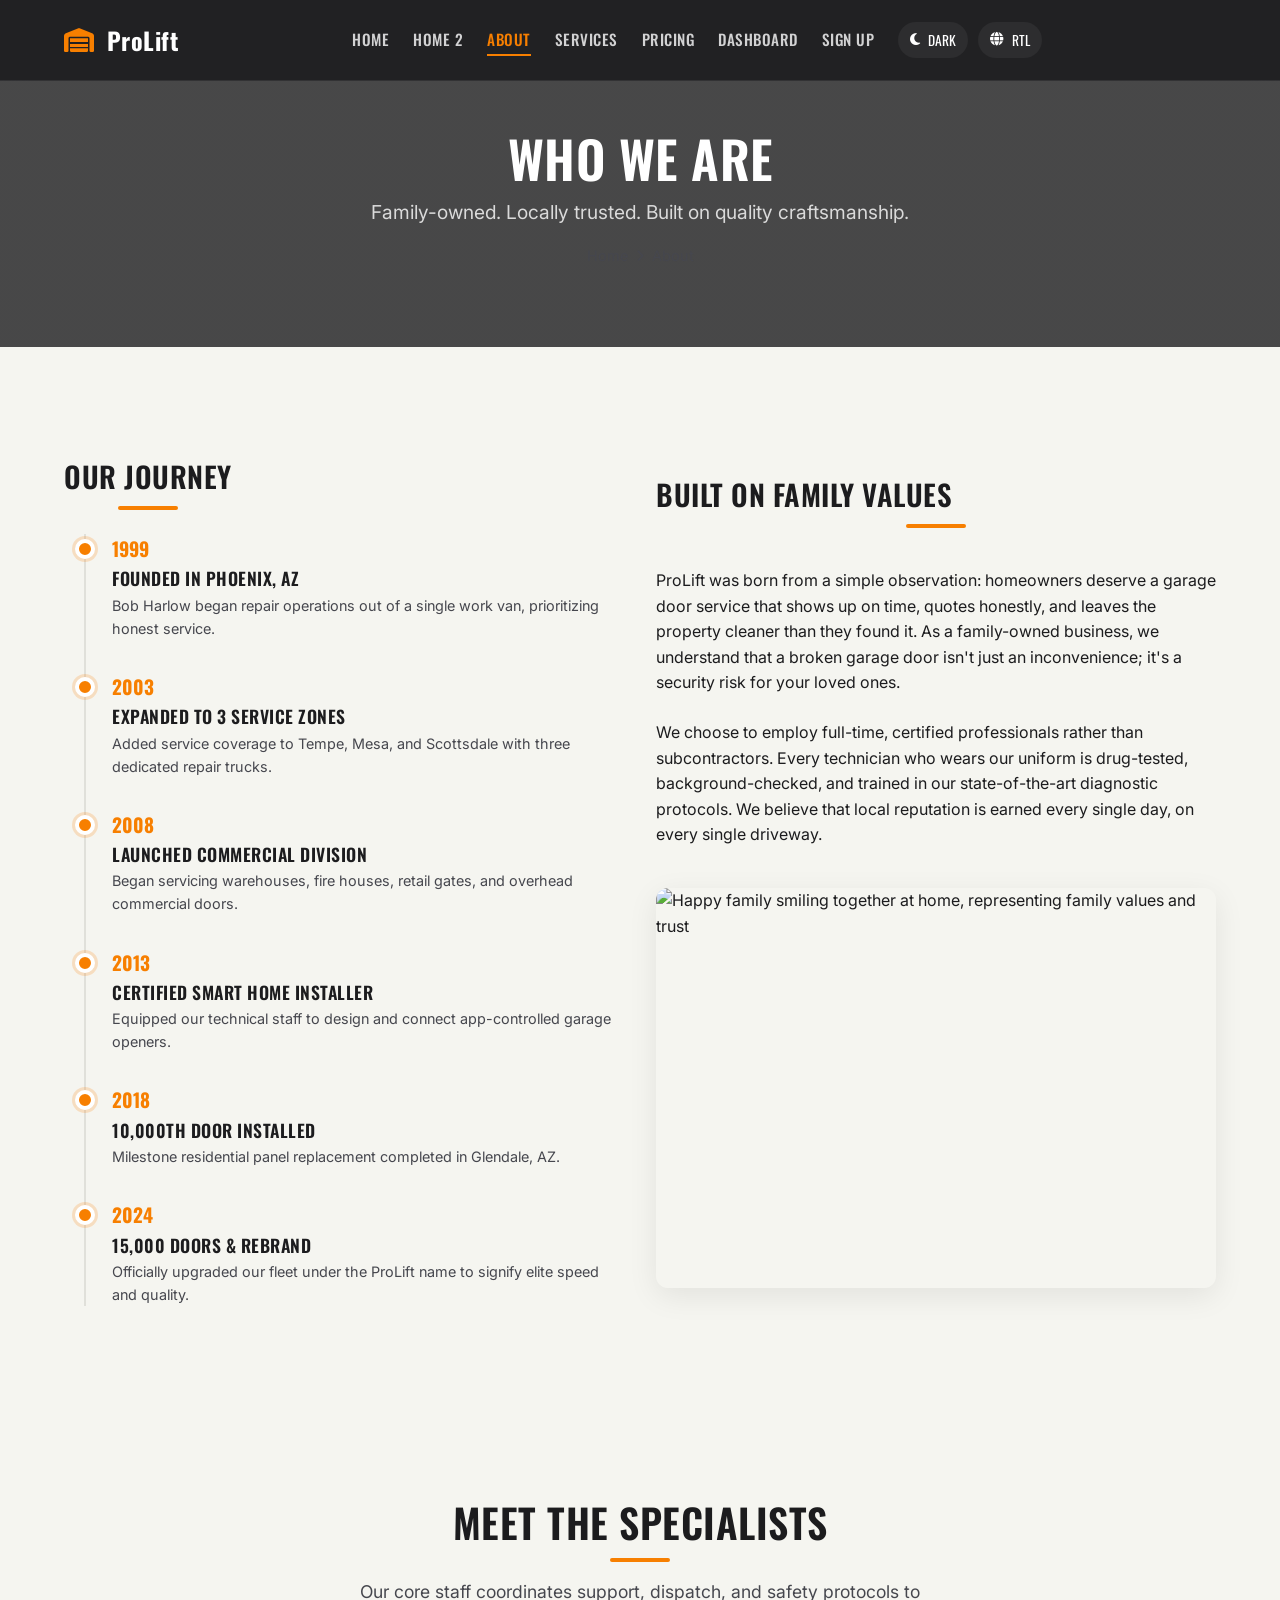
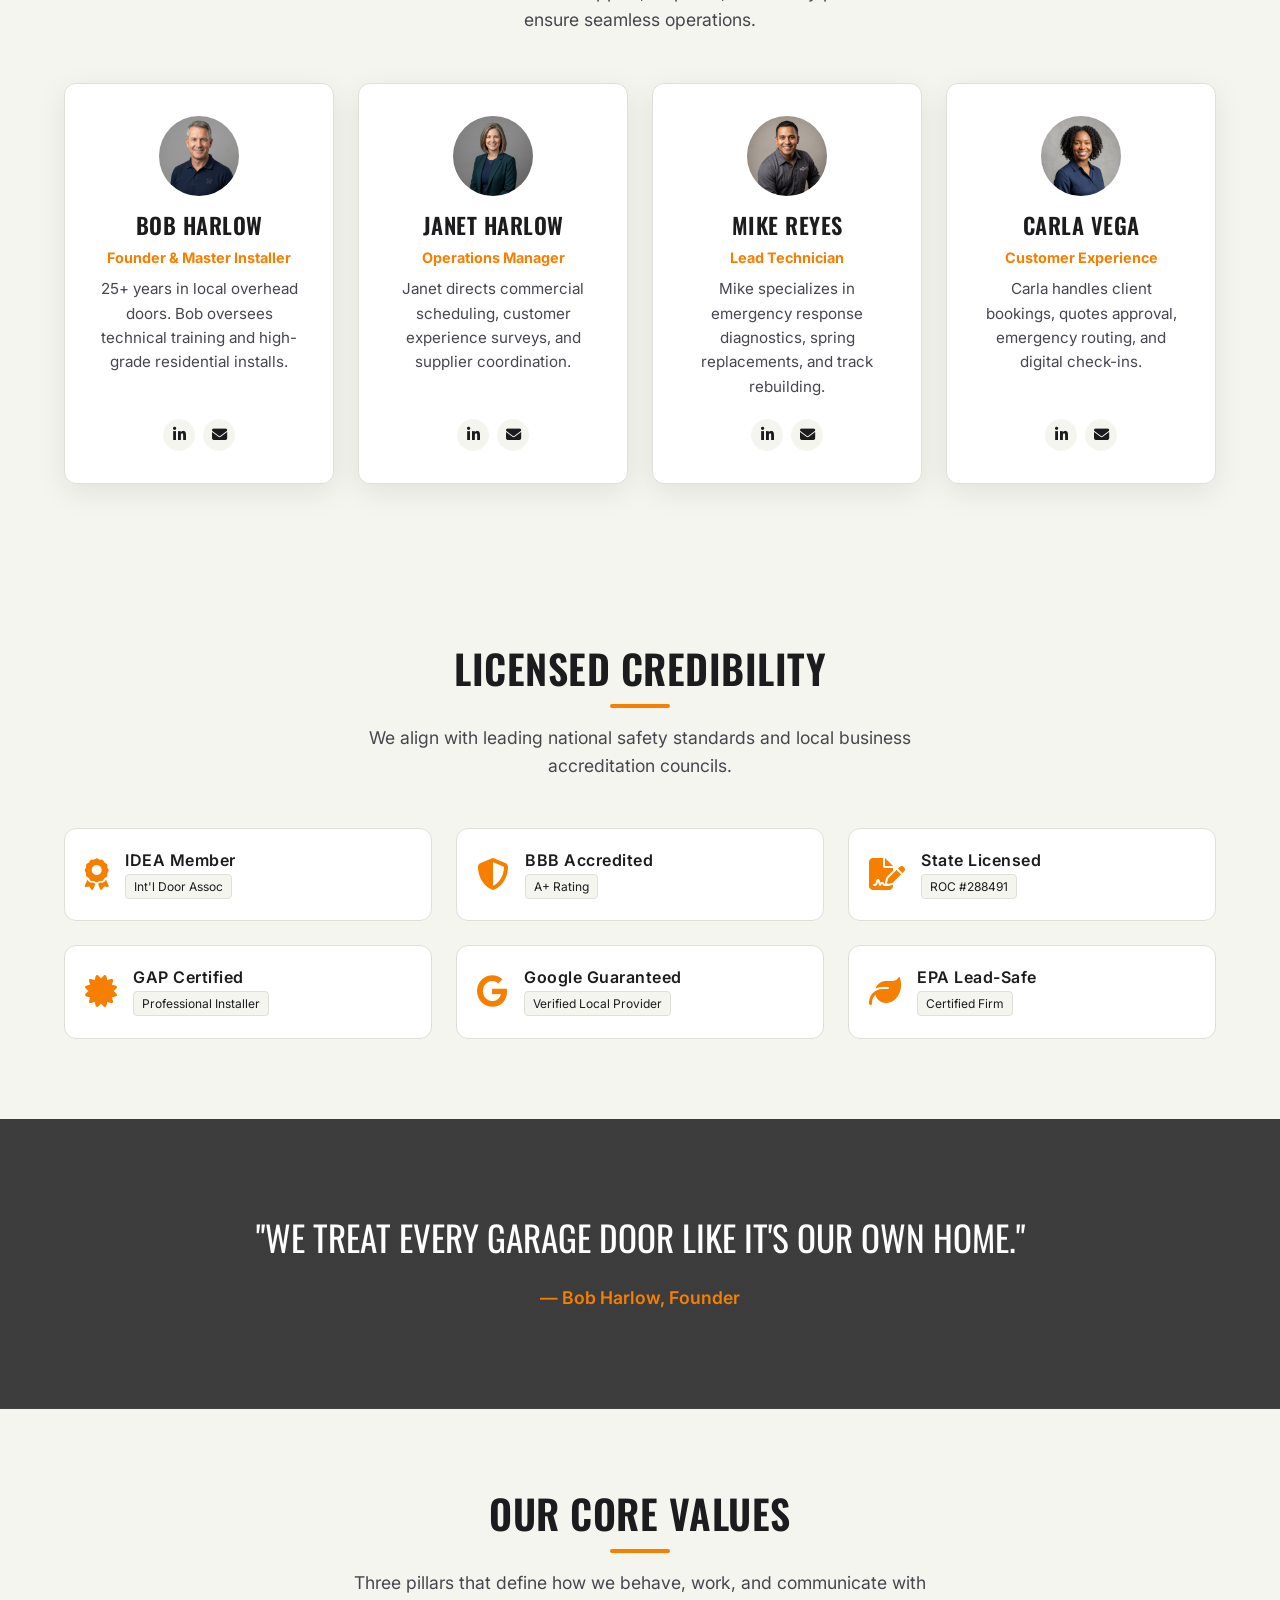
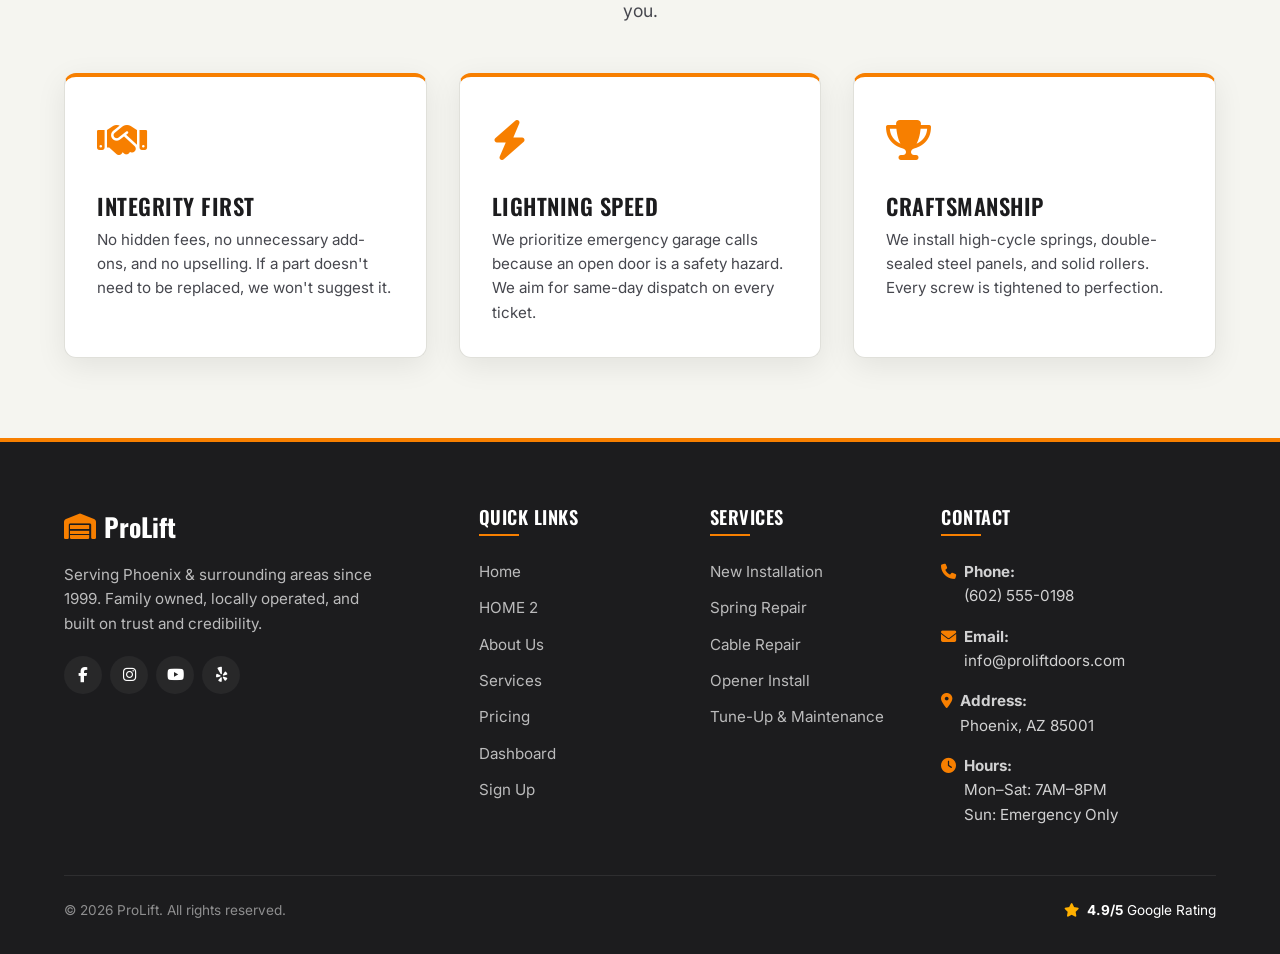
==== commit 4c0e52b6: "commit" ====
--- a/about.html
+++ b/about.html
@@ -25,7 +25,7 @@
       </a>
       <ul class="navbar-menu" id="navbar-menu">
         <li><a href="index.html" class="navbar-link" id="link-home">Home</a></li>
-        <li><a href="home1.html" class="navbar-link" id="link-home1">Home1</a></li>
+        <li><a href="home1.html" class="navbar-link" id="link-home1">HOME 2</a></li>
         <li><a href="about.html" class="navbar-link" id="link-about">About</a></li>
         <li><a href="services.html" class="navbar-link" id="link-services">Services</a></li>
         <li><a href="pricing.html" class="navbar-link" id="link-pricing">Pricing</a></li>
@@ -219,7 +219,7 @@
         </div>
         <!-- Cert 2 -->
         <div class="cert-card scale-in">
-          <div class="cert-icon"><i class="fa-solid fa-shield-check"></i></div>
+          <div class="cert-icon"><i class="fa-solid fa-shield-halved"></i></div>
           <div class="cert-info">
             <h4>BBB Accredited</h4>
             <span class="cert-badge">A+ Rating</span>
@@ -321,7 +321,7 @@
           <h3 class="footer-title">Quick Links</h3>
           <ul class="footer-links">
             <li><a href="index.html" class="footer-link">Home</a></li>
-            <li><a href="home1.html" class="footer-link">Home1</a></li>
+            <li><a href="home1.html" class="footer-link">HOME 2</a></li>
             <li><a href="about.html" class="footer-link">About Us</a></li>
             <li><a href="services.html" class="footer-link">Services</a></li>
             <li><a href="pricing.html" class="footer-link">Pricing</a></li>
--- a/css/style.css
+++ b/css/style.css
@@ -9,7 +9,7 @@
   --steel:          #4A4E69;
   --light-bg:       #F5F5F0;
   --white:          #FFFFFF;
-  --gray:           #9A9DA6;
+  --gray:           #46474e;       /* Darker gray for better contrast in light mode */
   --text:           #1C1C1E;
   --bg:             #F5F5F0;
   --card-bg:        #FFFFFF;
@@ -33,6 +33,7 @@
   --card-bg:  #1C1C1E;
   --border:   #2C2C2E;
   --light-bg: #1C1C1E;
+  --gray:     #9A9DA6;       /* Original lighter gray for dark mode */
   --shadow:   0 8px 30px rgba(0,0,0,0.4);
 }
 
@@ -2100,6 +2101,21 @@
   .split-hero-left {
     padding: calc(var(--space) * 6) calc(var(--space) * 4);
     text-align: center;
+  }
+  .split-hero-right {
+    padding: calc(var(--space) * 6) calc(var(--space) * 4);
+  }
+}
+
+@media (max-width: 576px) {
+  .split-hero-right {
+    padding: calc(var(--space) * 4) calc(var(--space) * 2);
+  }
+  .signup-card {
+    padding: calc(var(--space) * 3);
+  }
+  .social-grid {
+    grid-template-columns: 1fr !important;
   }
 }
 
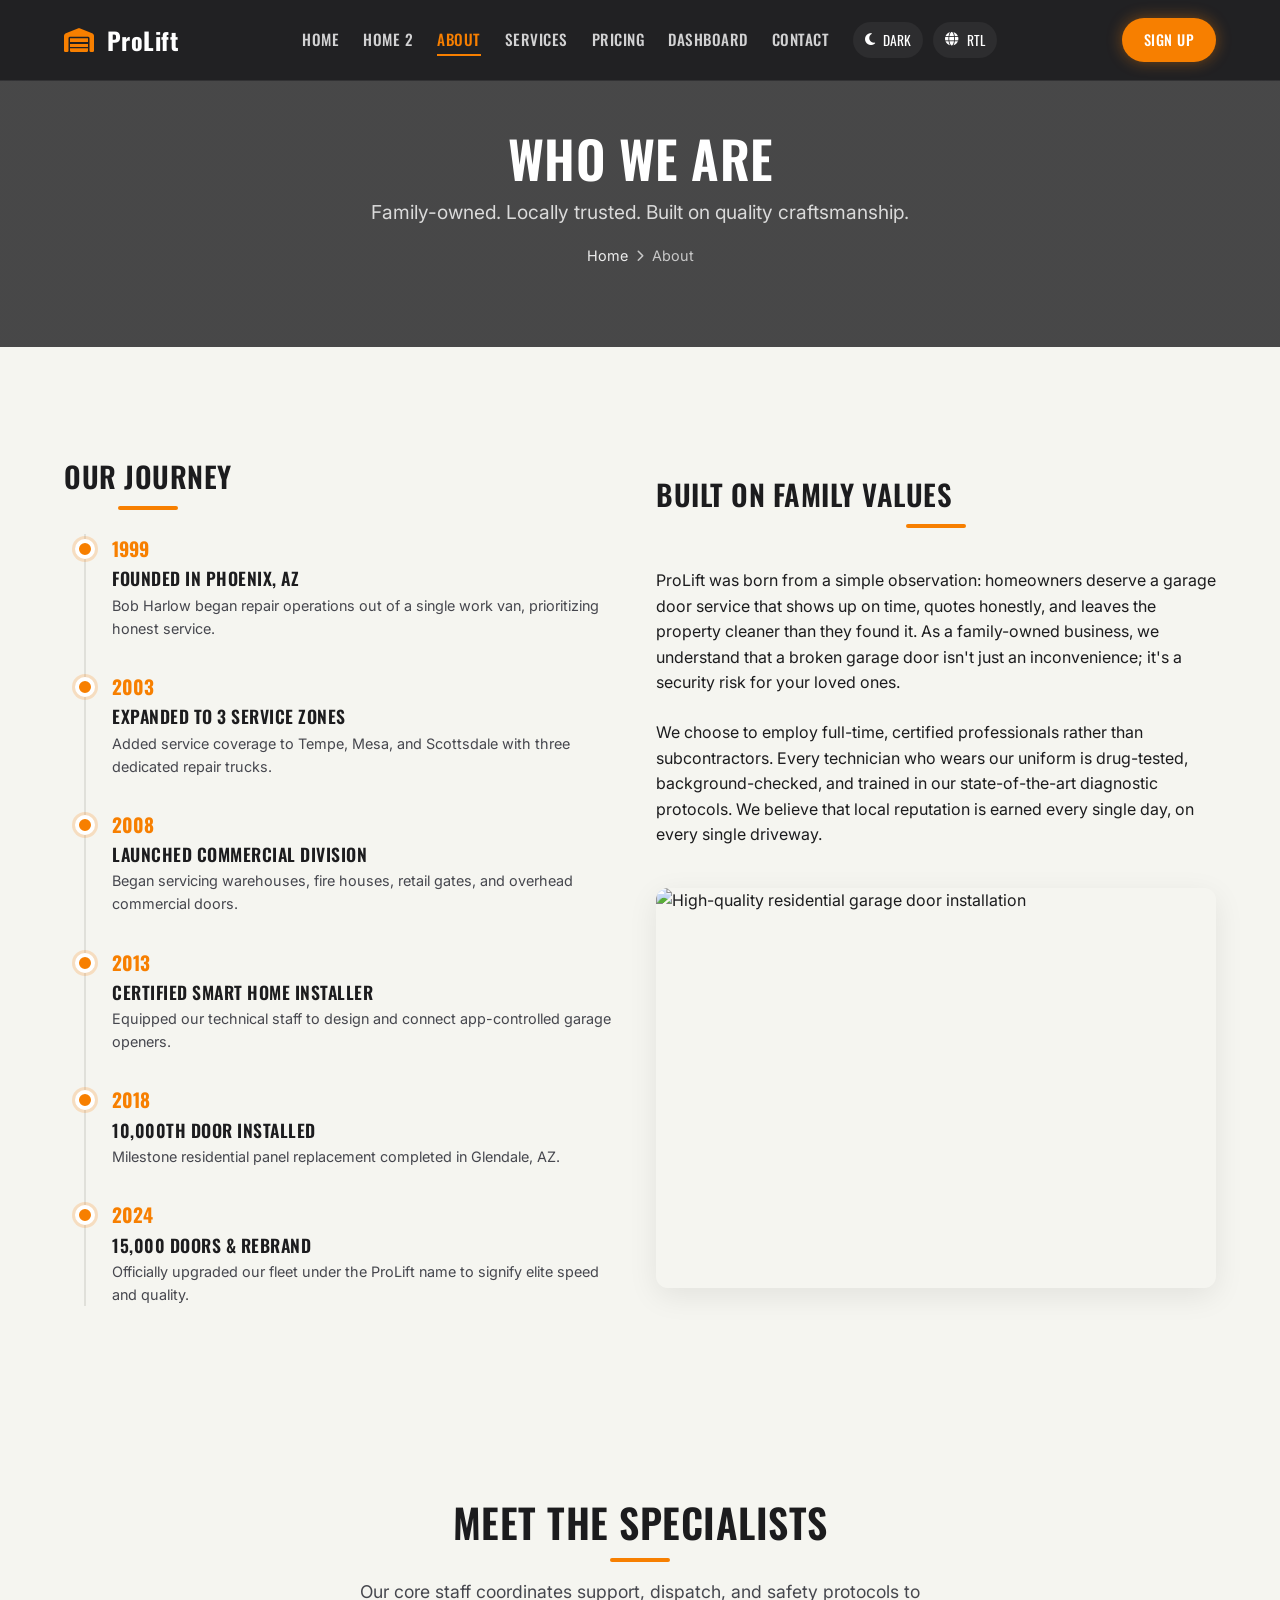
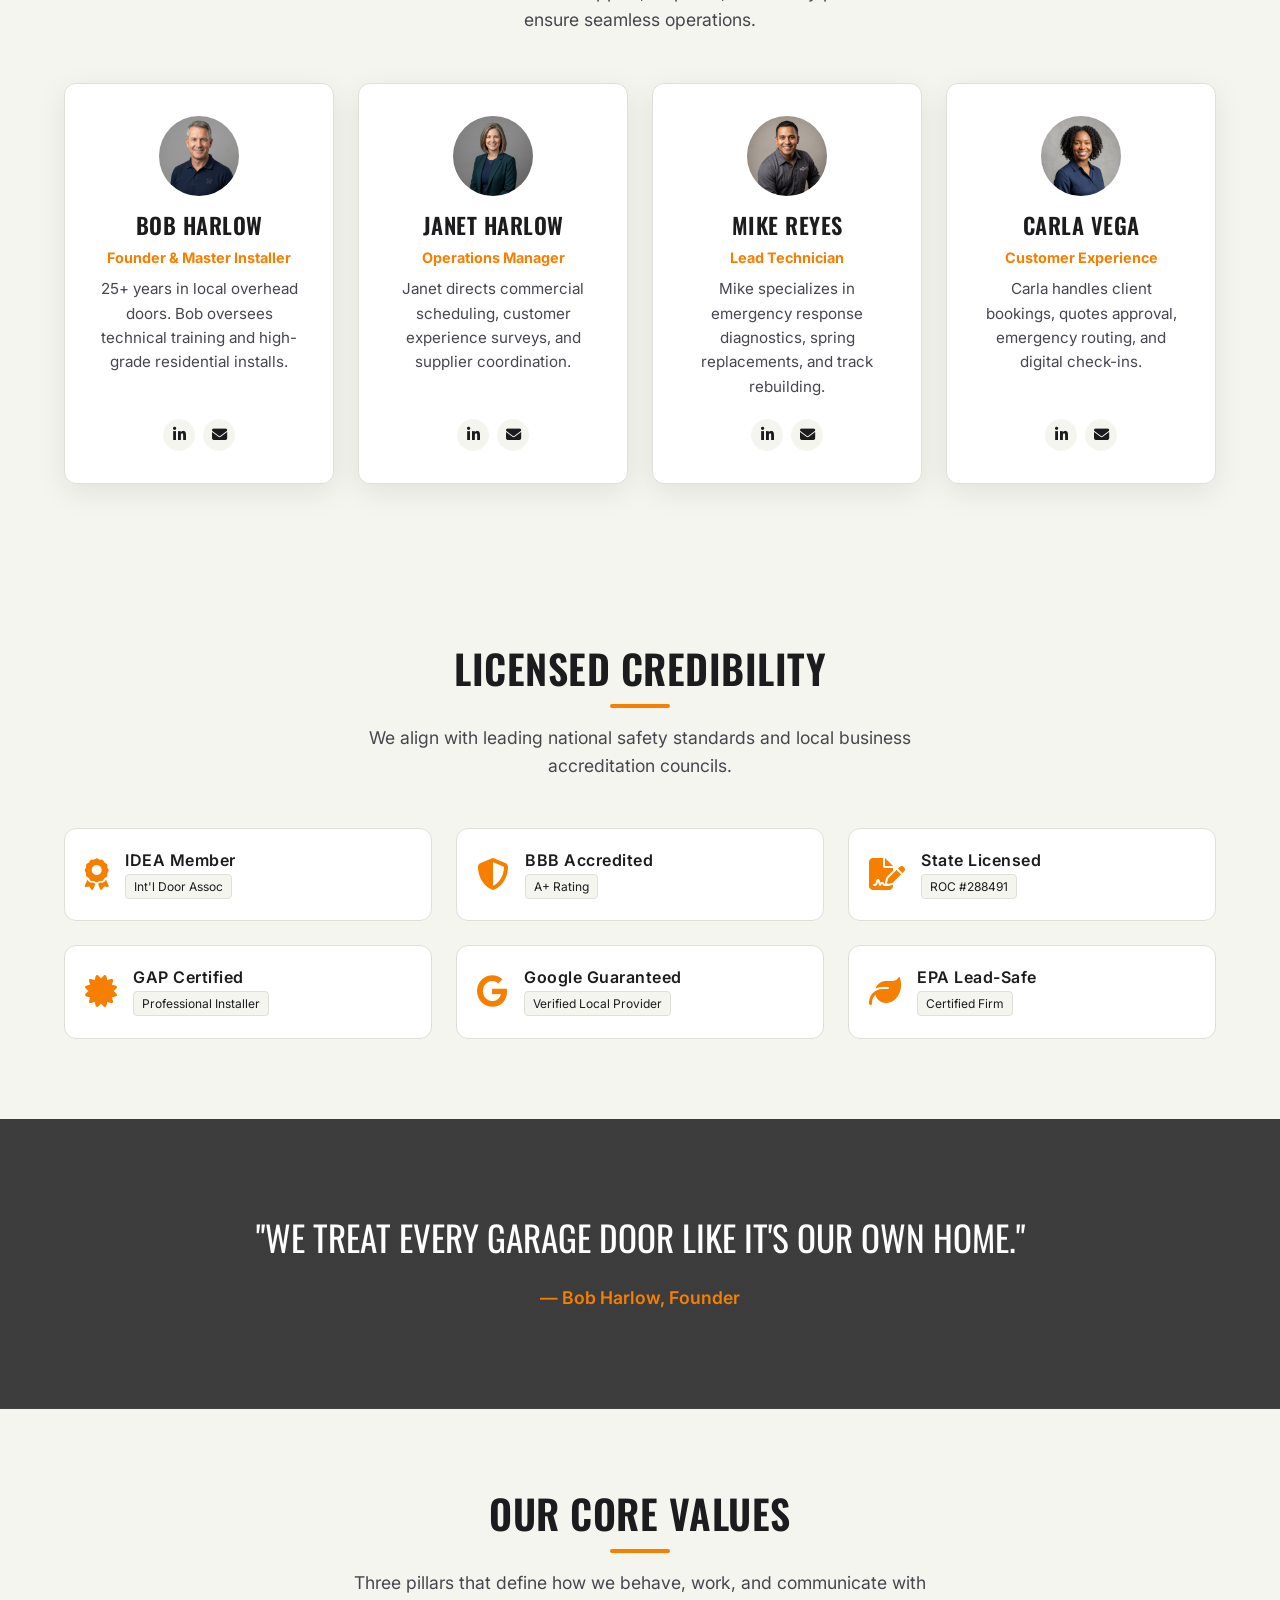
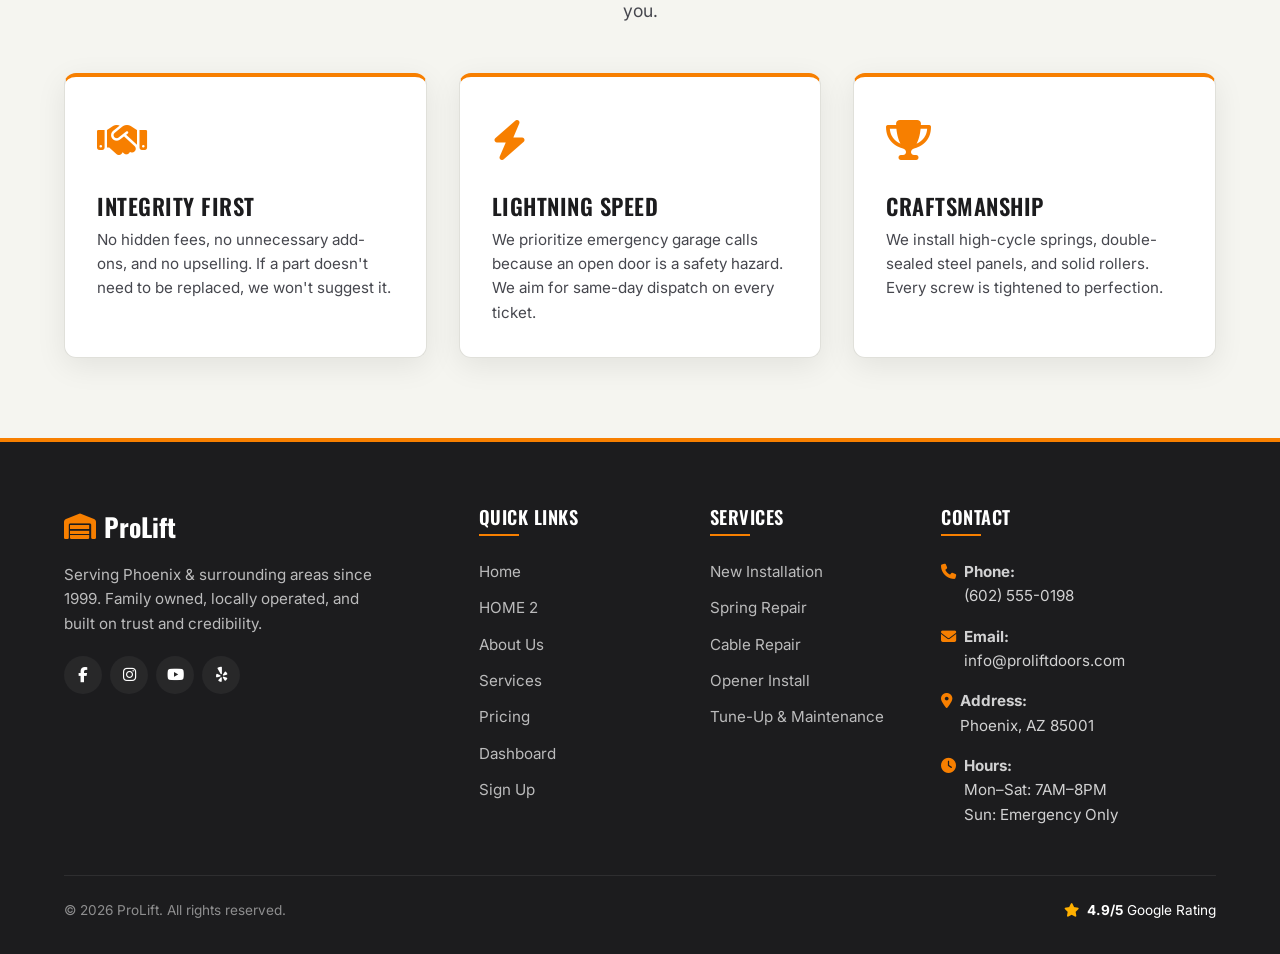
==== commit 5ce8bee4: "Initial commit" ====
--- a/about.html
+++ b/about.html
@@ -1,393 +1,395 @@
-<!DOCTYPE html>
-<html lang="en">
-<head>
-  <meta charset="UTF-8">
-  <meta name="viewport" content="width=device-width, initial-scale=1.0">
-  <title>About Us - ProLift</title>
-  <meta name="description" content="Learn the story of ProLift. From our founding in 1999 to servicing 15,000+ homes, discover our family-owned values and meet our certified team.">
-  <!-- Google Fonts -->
-  <link rel="preconnect" href="https://fonts.googleapis.com">
-  <link rel="preconnect" href="https://fonts.gstatic.com" crossorigin>
-  <!-- Font Awesome -->
-  <link rel="stylesheet" href="https://cdnjs.cloudflare.com/ajax/libs/font-awesome/6.4.0/css/all.min.css">
-  <!-- Custom CSS -->
-  <link rel="stylesheet" href="css/style.css">
-  <!-- Favicon -->
-  <link rel="icon" type="image/svg+xml" href="favicon.svg">
-</head>
-<body>
-
-  <!-- NAVIGATION BAR -->
-  <nav class="navbar" id="main-navbar">
-    <div class="container navbar-container">
-      <a href="index.html" class="navbar-brand" id="nav-logo">
-        <i class="fa-solid fa-warehouse"></i> ProLift
-      </a>
-      <ul class="navbar-menu" id="navbar-menu">
-        <li><a href="index.html" class="navbar-link" id="link-home">Home</a></li>
-        <li><a href="home1.html" class="navbar-link" id="link-home1">HOME 2</a></li>
-        <li><a href="about.html" class="navbar-link" id="link-about">About</a></li>
-        <li><a href="services.html" class="navbar-link" id="link-services">Services</a></li>
-        <li><a href="pricing.html" class="navbar-link" id="link-pricing">Pricing</a></li>
-        <li><a href="dashboard.html" class="navbar-link" id="link-dashboard">Dashboard</a></li>
-        <li><a href="signup.html" class="navbar-link" id="link-signup">Sign Up</a></li>
-        <li class="mobile-controls" style="display: flex; align-items: center; justify-content: center; gap: 10px; padding: 10px 0;">
-          <button class="control-btn" id="theme-toggle" aria-label="Toggle dark theme">
-            <i class="fa-solid fa-moon"></i> <span>Dark</span>
-          </button>
-          <button class="control-btn" id="rtl-toggle" aria-label="Toggle RTL direction">
-            <i class="fa-solid fa-globe"></i> <span>RTL</span>
-          </button>
-        </li>
-      </ul>
-      <div class="navbar-controls">
-        <button class="hamburger" id="hamburger-btn" aria-label="Menu">
-          <i class="fa-solid fa-bars"></i>
-        </button>
-      </div>
-    </div>
-  </nav>
-
-  <!-- SECTION 1: PAGE HEADER HERO -->
-  <section class="header-hero" style="background-image: linear-gradient(rgba(28,28,30,0.8), rgba(28,28,30,0.8)), url('https://images.unsplash.com/photo-1570129477492-45c003edd2be');">
-    <div class="container">
-      <h1 class="fade-in-up">Who We Are</h1>
-      <p class="fade-in-up">Family-owned. Locally trusted. Built on quality craftsmanship.</p>
-      <div class="breadcrumb justify-content-center fade-in-up" style="justify-content: center;">
-        <a href="index.html">Home</a> <i class="fa-solid fa-chevron-right" style="font-size:0.75rem;"></i> <span>About</span>
-      </div>
-    </div>
-  </section>
-
-  <!-- SECTION 2: OUR STORY + TIMELINE -->
-  <section class="section" id="story-timeline">
-    <div class="container grid-2">
-      <!-- Left: Vertical Timeline -->
-      <div class="timeline fade-in-left">
-        <h3 class="section-title" style="margin-left:0; font-size: 1.8rem; margin-bottom: calc(var(--space) * 3); text-align: start;">Our Journey</h3>
-        
-        <div class="timeline-items">
-          <div class="timeline-item">
-            <div class="timeline-dot"></div>
-            <div class="timeline-date">1999</div>
-            <div class="timeline-content">
-              <h4>Founded in Phoenix, AZ</h4>
-              <p>Bob Harlow began repair operations out of a single work van, prioritizing honest service.</p>
-            </div>
-          </div>
-
-          <div class="timeline-item">
-            <div class="timeline-dot"></div>
-            <div class="timeline-date">2003</div>
-            <div class="timeline-content">
-              <h4>Expanded to 3 Service Zones</h4>
-              <p>Added service coverage to Tempe, Mesa, and Scottsdale with three dedicated repair trucks.</p>
-            </div>
-          </div>
-
-          <div class="timeline-item">
-            <div class="timeline-dot"></div>
-            <div class="timeline-date">2008</div>
-            <div class="timeline-content">
-              <h4>Launched Commercial Division</h4>
-              <p>Began servicing warehouses, fire houses, retail gates, and overhead commercial doors.</p>
-            </div>
-          </div>
-
-          <div class="timeline-item">
-            <div class="timeline-dot"></div>
-            <div class="timeline-date">2013</div>
-            <div class="timeline-content">
-              <h4>Certified Smart Home Installer</h4>
-              <p>Equipped our technical staff to design and connect app-controlled garage openers.</p>
-            </div>
-          </div>
-
-          <div class="timeline-item">
-            <div class="timeline-dot"></div>
-            <div class="timeline-date">2018</div>
-            <div class="timeline-content">
-              <h4>10,000th Door Installed</h4>
-              <p>Milestone residential panel replacement completed in Glendale, AZ.</p>
-            </div>
-          </div>
-
-          <div class="timeline-item" style="margin-bottom:0;">
-            <div class="timeline-dot"></div>
-            <div class="timeline-date">2024</div>
-            <div class="timeline-content">
-              <h4>15,000 Doors & Rebrand</h4>
-              <p>Officially upgraded our fleet under the ProLift name to signify elite speed and quality.</p>
-            </div>
-          </div>
-        </div>
-      </div>
-
-      <!-- Right: Narrative & Image -->
-      <div class="split-content fade-in-right">
-        <h3 class="section-title" style="margin-left:0; font-size: 1.8rem; margin-bottom: calc(var(--space) * 3); text-align: start;">Built on Family Values</h3>
-        <p>ProLift was born from a simple observation: homeowners deserve a garage door service that shows up on time, quotes honestly, and leaves the property cleaner than they found it. As a family-owned business, we understand that a broken garage door isn't just an inconvenience; it's a security risk for your loved ones.</p>
-        <p style="margin-top: var(--space);">We choose to employ full-time, certified professionals rather than subcontractors. Every technician who wears our uniform is drug-tested, background-checked, and trained in our state-of-the-art diagnostic protocols. We believe that local reputation is earned every single day, on every single driveway.</p>
-        <div class="split-image-container" style="margin-top: calc(var(--space) * 3);">
-          <img src="https://images.unsplash.com/photo-1511895426328-dc8714191300?auto=format&fit=crop&w=600&h=400&q=80" alt="Happy family smiling together at home, representing family values and trust">
-        </div>
-      </div>
-    </div>
-  </section>
-
-  <!-- SECTION 3: MEET THE TEAM -->
-  <section class="section section-alt" id="team">
-    <div class="container">
-      <div class="text-center">
-        <h2 class="section-title fade-in">Meet the Specialists</h2>
-        <p class="section-subtitle fade-in">Our core staff coordinates support, dispatch, and safety protocols to ensure seamless operations.</p>
-      </div>
-
-      <div class="grid-4 stagger-grid">
-        <!-- Card 1 -->
-        <div class="card fade-in-up text-center" style="display:flex; flex-direction:column; align-items:center;">
-          <div class="team-avatar-circle">
-            <img src="images/bob_harlow.png" alt="Bob Harlow - Founder & Master Installer">
-          </div>
-          <h3 class="card-title">Bob Harlow</h3>
-          <p style="color:var(--primary); font-weight:bold; font-size:0.9rem; margin-bottom:var(--space);">Founder & Master Installer</p>
-          <p class="card-description">25+ years in local overhead doors. Bob oversees technical training and high-grade residential installs.</p>
-          <div class="team-socials">
-            <a href="#" class="team-social-icon" aria-label="Bob Harlow LinkedIn"><i class="fa-brands fa-linkedin-in"></i></a>
-            <a href="#" class="team-social-icon" aria-label="Bob Harlow Email"><i class="fa-solid fa-envelope"></i></a>
-          </div>
-        </div>
-        <!-- Card 2 -->
-        <div class="card fade-in-up text-center" style="display:flex; flex-direction:column; align-items:center;">
-          <div class="team-avatar-circle">
-            <img src="images/janet_harlow.png" alt="Janet Harlow - Operations Manager">
-          </div>
-          <h3 class="card-title">Janet Harlow</h3>
-          <p style="color:var(--primary); font-weight:bold; font-size:0.9rem; margin-bottom:var(--space);">Operations Manager</p>
-          <p class="card-description">Janet directs commercial scheduling, customer experience surveys, and supplier coordination.</p>
-          <div class="team-socials">
-            <a href="#" class="team-social-icon" aria-label="Janet Harlow LinkedIn"><i class="fa-brands fa-linkedin-in"></i></a>
-            <a href="#" class="team-social-icon" aria-label="Janet Harlow Email"><i class="fa-solid fa-envelope"></i></a>
-          </div>
-        </div>
-        <!-- Card 3 -->
-        <div class="card fade-in-up text-center" style="display:flex; flex-direction:column; align-items:center;">
-          <div class="team-avatar-circle">
-            <img src="images/mike_reyes.png" alt="Mike Reyes - Lead Technician">
-          </div>
-          <h3 class="card-title">Mike Reyes</h3>
-          <p style="color:var(--primary); font-weight:bold; font-size:0.9rem; margin-bottom:var(--space);">Lead Technician</p>
-          <p class="card-description">Mike specializes in emergency response diagnostics, spring replacements, and track rebuilding.</p>
-          <div class="team-socials">
-            <a href="#" class="team-social-icon" aria-label="Mike Reyes LinkedIn"><i class="fa-brands fa-linkedin-in"></i></a>
-            <a href="#" class="team-social-icon" aria-label="Mike Reyes Email"><i class="fa-solid fa-envelope"></i></a>
-          </div>
-        </div>
-        <!-- Card 4 -->
-        <div class="card fade-in-up text-center" style="display:flex; flex-direction:column; align-items:center;">
-          <div class="team-avatar-circle">
-            <img src="images/carla_vega.png" alt="Carla Vega - Customer Experience">
-          </div>
-          <h3 class="card-title">Carla Vega</h3>
-          <p style="color:var(--primary); font-weight:bold; font-size:0.9rem; margin-bottom:var(--space);">Customer Experience</p>
-          <p class="card-description">Carla handles client bookings, quotes approval, emergency routing, and digital check-ins.</p>
-          <div class="team-socials">
-            <a href="#" class="team-social-icon" aria-label="Carla Vega LinkedIn"><i class="fa-brands fa-linkedin-in"></i></a>
-            <a href="#" class="team-social-icon" aria-label="Carla Vega Email"><i class="fa-solid fa-envelope"></i></a>
-          </div>
-        </div>
-      </div>
-    </div>
-  </section>
-
-  <!-- SECTION 4: CERTIFICATIONS & MEMBERSHIPS -->
-  <section class="section" id="certifications">
-    <div class="container">
-      <div class="text-center">
-        <h2 class="section-title fade-in">Licensed Credibility</h2>
-        <p class="section-subtitle fade-in">We align with leading national safety standards and local business accreditation councils.</p>
-      </div>
-
-      <div class="cert-grid stagger-grid">
-        <!-- Cert 1 -->
-        <div class="cert-card scale-in">
-          <div class="cert-icon"><i class="fa-solid fa-award"></i></div>
-          <div class="cert-info">
-            <h4>IDEA Member</h4>
-            <span class="cert-badge">Int'l Door Assoc</span>
-          </div>
-        </div>
-        <!-- Cert 2 -->
-        <div class="cert-card scale-in">
-          <div class="cert-icon"><i class="fa-solid fa-shield-halved"></i></div>
-          <div class="cert-info">
-            <h4>BBB Accredited</h4>
-            <span class="cert-badge">A+ Rating</span>
-          </div>
-        </div>
-        <!-- Cert 3 -->
-        <div class="cert-card scale-in">
-          <div class="cert-icon"><i class="fa-solid fa-file-signature"></i></div>
-          <div class="cert-info">
-            <h4>State Licensed</h4>
-            <span class="cert-badge">ROC #288491</span>
-          </div>
-        </div>
-        <!-- Cert 4 -->
-        <div class="cert-card scale-in">
-          <div class="cert-icon"><i class="fa-solid fa-certificate"></i></div>
-          <div class="cert-info">
-            <h4>GAP Certified</h4>
-            <span class="cert-badge">Professional Installer</span>
-          </div>
-        </div>
-        <!-- Cert 5 -->
-        <div class="cert-card scale-in">
-          <div class="cert-icon"><i class="fa-brands fa-google"></i></div>
-          <div class="cert-info">
-            <h4>Google Guaranteed</h4>
-            <span class="cert-badge">Verified Local Provider</span>
-          </div>
-        </div>
-        <!-- Cert 6 -->
-        <div class="cert-card scale-in">
-          <div class="cert-icon"><i class="fa-solid fa-leaf"></i></div>
-          <div class="cert-info">
-            <h4>EPA Lead-Safe</h4>
-            <span class="cert-badge">Certified Firm</span>
-          </div>
-        </div>
-      </div>
-    </div>
-  </section>
- 
-  <!-- SECTION 5: FULL-WIDTH IMAGE QUOTE -->
-  <section class="quote-banner scale-in" id="founder-quote">
-    <div class="container">
-      <blockquote>"We treat every garage door like it's our own home."</blockquote>
-      <cite>— Bob Harlow, Founder</cite>
-    </div>
-  </section>
-
-  <!-- SECTION 6: CORE VALUES -->
-  <section class="section" id="core-values">
-    <div class="container">
-      <div class="text-center">
-        <h2 class="section-title fade-in">Our Core Values</h2>
-        <p class="section-subtitle fade-in">Three pillars that define how we behave, work, and communicate with you.</p>
-      </div>
-
-      <div class="grid-3 stagger-grid">
-        <!-- Value 1 -->
-        <div class="card card-top-accent fade-in-up">
-          <div class="card-icon"><i class="fa-solid fa-handshake"></i></div>
-          <h3 class="card-title">Integrity First</h3>
-          <p class="card-description">No hidden fees, no unnecessary add-ons, and no upselling. If a part doesn't need to be replaced, we won't suggest it.</p>
-        </div>
-        <!-- Value 2 -->
-        <div class="card card-top-accent fade-in-up">
-          <div class="card-icon"><i class="fa-solid fa-bolt"></i></div>
-          <h3 class="card-title">Lightning Speed</h3>
-          <p class="card-description">We prioritize emergency garage calls because an open door is a safety hazard. We aim for same-day dispatch on every ticket.</p>
-        </div>
-        <!-- Value 3 -->
-        <div class="card card-top-accent fade-in-up">
-          <div class="card-icon"><i class="fa-solid fa-trophy"></i></div>
-          <h3 class="card-title">Craftsmanship</h3>
-          <p class="card-description">We install high-cycle springs, double-sealed steel panels, and solid rollers. Every screw is tightened to perfection.</p>
-        </div>
-      </div>
-    </div>
-  </section>
-
-  <!-- FOOTER -->
-  <footer class="footer">
-    <div class="container">
-      <div class="footer-top">
-        <div class="footer-about">
-          <div class="footer-logo">
-            <i class="fa-solid fa-warehouse"></i> ProLift
-          </div>
-          <p>Serving Phoenix & surrounding areas since 1999. Family owned, locally operated, and built on trust and credibility.</p>
-          <div class="social-links">
-            <a href="#" class="social-icon" aria-label="Facebook"><i class="fa-brands fa-facebook-f"></i></a>
-            <a href="#" class="social-icon" aria-label="Instagram"><i class="fa-brands fa-instagram"></i></a>
-            <a href="#" class="social-icon" aria-label="YouTube"><i class="fa-brands fa-youtube"></i></a>
-            <a href="#" class="social-icon" aria-label="Yelp"><i class="fa-brands fa-yelp"></i></a>
-          </div>
-        </div>
-        
-        <div>
-          <h3 class="footer-title">Quick Links</h3>
-          <ul class="footer-links">
-            <li><a href="index.html" class="footer-link">Home</a></li>
-            <li><a href="home1.html" class="footer-link">HOME 2</a></li>
-            <li><a href="about.html" class="footer-link">About Us</a></li>
-            <li><a href="services.html" class="footer-link">Services</a></li>
-            <li><a href="pricing.html" class="footer-link">Pricing</a></li>
-            <li><a href="dashboard.html" class="footer-link">Dashboard</a></li>
-            <li><a href="signup.html" class="footer-link">Sign Up</a></li>
-          </ul>
-        </div>
-
-        <div>
-          <h3 class="footer-title">Services</h3>
-          <ul class="footer-links">
-            <li><a href="services.html" class="footer-link">New Installation</a></li>
-            <li><a href="services.html" class="footer-link">Spring Repair</a></li>
-            <li><a href="services.html" class="footer-link">Cable Repair</a></li>
-            <li><a href="services.html" class="footer-link">Opener Install</a></li>
-            <li><a href="services.html" class="footer-link">Tune-Up & Maintenance</a></li>
-          </ul>
-        </div>
-
-        <div>
-          <h3 class="footer-title">Contact</h3>
-          <ul class="footer-contact-list">
-            <li class="footer-contact-item">
-              <i class="fa-solid fa-phone"></i>
-              <div>
-                <strong>Phone:</strong><br>
-                (602) 555-0198
-              </div>
-            </li>
-            <li class="footer-contact-item">
-              <i class="fa-solid fa-envelope"></i>
-              <div>
-                <strong>Email:</strong><br>
-                info@proliftdoors.com
-              </div>
-            </li>
-            <li class="footer-contact-item">
-              <i class="fa-solid fa-location-dot"></i>
-              <div>
-                <strong>Address:</strong><br>
-                Phoenix, AZ 85001
-              </div>
-            </li>
-            <li class="footer-contact-item">
-              <i class="fa-solid fa-clock"></i>
-              <div>
-                <strong>Hours:</strong><br>
-                Mon–Sat: 7AM–8PM<br>
-                Sun: Emergency Only
-              </div>
-            </li>
-          </ul>
-        </div>
-      </div>
-      
-      <div class="footer-bottom">
-        <div>&copy; 2026 ProLift. All rights reserved.</div>
-        <div class="footer-rating">
-          <i class="fa-solid fa-star"></i>
-          <span><strong>4.9/5</strong> Google Rating</span>
-        </div>
-      </div>
-    </div>
-  </footer>
-
-  <!-- Custom JavaScript -->
-  <script src="js/main.js"></script>
-</body>
-</html>
+<!DOCTYPE html>
+<html lang="en">
+<head>
+  <meta charset="UTF-8">
+  <meta name="viewport" content="width=device-width, initial-scale=1.0">
+  <title>About Us - ProLift</title>
+  <meta name="description" content="Learn the story of ProLift. From our founding in 1999 to servicing 15,000+ homes, discover our family-owned values and meet our certified team.">
+  <!-- Google Fonts -->
+  <link rel="preconnect" href="https://fonts.googleapis.com">
+  <link rel="preconnect" href="https://fonts.gstatic.com" crossorigin>
+  <!-- Font Awesome -->
+  <link rel="stylesheet" href="https://cdnjs.cloudflare.com/ajax/libs/font-awesome/6.4.0/css/all.min.css">
+  <!-- Custom CSS -->
+  <link rel="stylesheet" href="css/style.css">
+  <!-- Favicon -->
+  <link rel="icon" type="image/svg+xml" href="favicon.svg">
+</head>
+<body>
+
+  <!-- NAVIGATION BAR -->
+  <nav class="navbar" id="main-navbar">
+    <div class="container navbar-container">
+      <a href="index.html" class="navbar-brand" id="nav-logo">
+        <i class="fa-solid fa-warehouse"></i> ProLift
+      </a>
+      <ul class="navbar-menu" id="navbar-menu">
+        <li><a href="index.html" class="navbar-link" id="link-home">Home</a></li>
+        <li><a href="home1.html" class="navbar-link" id="link-home1">HOME 2</a></li>
+        <li><a href="about.html" class="navbar-link" id="link-about">About</a></li>
+        <li><a href="services.html" class="navbar-link" id="link-services">Services</a></li>
+        <li><a href="pricing.html" class="navbar-link" id="link-pricing">Pricing</a></li>
+        <li><a href="dashboard.html" class="navbar-link" id="link-dashboard">Dashboard</a></li>
+        <li><a href="contact.html" class="navbar-link" id="link-contact">Contact</a></li>
+        <li class="mobile-controls" style="display: flex; align-items: center; justify-content: center; gap: 10px; padding: 10px 0;">
+          <button class="control-btn" id="theme-toggle" aria-label="Toggle dark theme">
+            <i class="fa-solid fa-moon"></i> <span>Dark</span>
+          </button>
+          <button class="control-btn" id="rtl-toggle" aria-label="Toggle RTL direction">
+            <i class="fa-solid fa-globe"></i> <span>RTL</span>
+          </button>
+        </li>
+      </ul>
+      <div class="navbar-controls">
+        <a href="signup.html" class="btn btn-primary" id="link-signup" style="padding: 8px 20px; font-size: 0.9rem;">Sign Up</a>
+        <button class="hamburger" id="hamburger-btn" aria-label="Menu">
+          <i class="fa-solid fa-bars"></i>
+        </button>
+      </div>
+    </div>
+  </nav>
+
+  <!-- SECTION 1: PAGE HEADER HERO -->
+  <section class="header-hero" style="background-image: linear-gradient(rgba(28,28,30,0.8), rgba(28,28,30,0.8)), url('https://images.unsplash.com/photo-1570129477492-45c003edd2be');">
+    <div class="container">
+      <h1 class="fade-in-up">Who We Are</h1>
+      <p class="fade-in-up">Family-owned. Locally trusted. Built on quality craftsmanship.</p>
+      <div class="breadcrumb justify-content-center fade-in-up" style="justify-content: center;">
+        <a href="index.html">Home</a> <i class="fa-solid fa-chevron-right" style="font-size:0.75rem;"></i> <span>About</span>
+      </div>
+    </div>
+  </section>
+
+  <!-- SECTION 2: OUR STORY + TIMELINE -->
+  <section class="section" id="story-timeline">
+    <div class="container grid-2">
+      <!-- Left: Vertical Timeline -->
+      <div class="timeline fade-in-left">
+        <h3 class="section-title" style="margin-left:0; font-size: 1.8rem; margin-bottom: calc(var(--space) * 3); text-align: start;">Our Journey</h3>
+        
+        <div class="timeline-items">
+          <div class="timeline-item">
+            <div class="timeline-dot"></div>
+            <div class="timeline-date">1999</div>
+            <div class="timeline-content">
+              <h4>Founded in Phoenix, AZ</h4>
+              <p>Bob Harlow began repair operations out of a single work van, prioritizing honest service.</p>
+            </div>
+          </div>
+
+          <div class="timeline-item">
+            <div class="timeline-dot"></div>
+            <div class="timeline-date">2003</div>
+            <div class="timeline-content">
+              <h4>Expanded to 3 Service Zones</h4>
+              <p>Added service coverage to Tempe, Mesa, and Scottsdale with three dedicated repair trucks.</p>
+            </div>
+          </div>
+
+          <div class="timeline-item">
+            <div class="timeline-dot"></div>
+            <div class="timeline-date">2008</div>
+            <div class="timeline-content">
+              <h4>Launched Commercial Division</h4>
+              <p>Began servicing warehouses, fire houses, retail gates, and overhead commercial doors.</p>
+            </div>
+          </div>
+
+          <div class="timeline-item">
+            <div class="timeline-dot"></div>
+            <div class="timeline-date">2013</div>
+            <div class="timeline-content">
+              <h4>Certified Smart Home Installer</h4>
+              <p>Equipped our technical staff to design and connect app-controlled garage openers.</p>
+            </div>
+          </div>
+
+          <div class="timeline-item">
+            <div class="timeline-dot"></div>
+            <div class="timeline-date">2018</div>
+            <div class="timeline-content">
+              <h4>10,000th Door Installed</h4>
+              <p>Milestone residential panel replacement completed in Glendale, AZ.</p>
+            </div>
+          </div>
+
+          <div class="timeline-item" style="margin-bottom:0;">
+            <div class="timeline-dot"></div>
+            <div class="timeline-date">2024</div>
+            <div class="timeline-content">
+              <h4>15,000 Doors & Rebrand</h4>
+              <p>Officially upgraded our fleet under the ProLift name to signify elite speed and quality.</p>
+            </div>
+          </div>
+        </div>
+      </div>
+
+      <!-- Right: Narrative & Image -->
+      <div class="split-content fade-in-right">
+        <h3 class="section-title" style="margin-left:0; font-size: 1.8rem; margin-bottom: calc(var(--space) * 3); text-align: start;">Built on Family Values</h3>
+        <p>ProLift was born from a simple observation: homeowners deserve a garage door service that shows up on time, quotes honestly, and leaves the property cleaner than they found it. As a family-owned business, we understand that a broken garage door isn't just an inconvenience; it's a security risk for your loved ones.</p>
+        <p style="margin-top: var(--space);">We choose to employ full-time, certified professionals rather than subcontractors. Every technician who wears our uniform is drug-tested, background-checked, and trained in our state-of-the-art diagnostic protocols. We believe that local reputation is earned every single day, on every single driveway.</p>
+        <div class="split-image-container" style="margin-top: calc(var(--space) * 3);">
+          <img src="https://i.pinimg.com/736x/3f/7d/6d/3f7d6da7463b4dc9041a7dc28d2a135b.jpg" alt="High-quality residential garage door installation">
+        </div>
+      </div>
+    </div>
+  </section>
+
+  <!-- SECTION 3: MEET THE TEAM -->
+  <section class="section section-alt" id="team">
+    <div class="container">
+      <div class="text-center">
+        <h2 class="section-title fade-in">Meet the Specialists</h2>
+        <p class="section-subtitle fade-in">Our core staff coordinates support, dispatch, and safety protocols to ensure seamless operations.</p>
+      </div>
+
+      <div class="grid-4 stagger-grid">
+        <!-- Card 1 -->
+        <div class="card fade-in-up text-center" style="display:flex; flex-direction:column; align-items:center;">
+          <div class="team-avatar-circle">
+            <img src="images/bob_harlow.png" alt="Bob Harlow - Founder & Master Installer">
+          </div>
+          <h3 class="card-title">Bob Harlow</h3>
+          <p style="color:var(--primary); font-weight:bold; font-size:0.9rem; margin-bottom:var(--space);">Founder & Master Installer</p>
+          <p class="card-description">25+ years in local overhead doors. Bob oversees technical training and high-grade residential installs.</p>
+          <div class="team-socials">
+            <a href="#" class="team-social-icon" aria-label="Bob Harlow LinkedIn"><i class="fa-brands fa-linkedin-in"></i></a>
+            <a href="#" class="team-social-icon" aria-label="Bob Harlow Email"><i class="fa-solid fa-envelope"></i></a>
+          </div>
+        </div>
+        <!-- Card 2 -->
+        <div class="card fade-in-up text-center" style="display:flex; flex-direction:column; align-items:center;">
+          <div class="team-avatar-circle">
+            <img src="images/janet_harlow.png" alt="Janet Harlow - Operations Manager">
+          </div>
+          <h3 class="card-title">Janet Harlow</h3>
+          <p style="color:var(--primary); font-weight:bold; font-size:0.9rem; margin-bottom:var(--space);">Operations Manager</p>
+          <p class="card-description">Janet directs commercial scheduling, customer experience surveys, and supplier coordination.</p>
+          <div class="team-socials">
+            <a href="#" class="team-social-icon" aria-label="Janet Harlow LinkedIn"><i class="fa-brands fa-linkedin-in"></i></a>
+            <a href="#" class="team-social-icon" aria-label="Janet Harlow Email"><i class="fa-solid fa-envelope"></i></a>
+          </div>
+        </div>
+        <!-- Card 3 -->
+        <div class="card fade-in-up text-center" style="display:flex; flex-direction:column; align-items:center;">
+          <div class="team-avatar-circle">
+            <img src="images/mike_reyes.png" alt="Mike Reyes - Lead Technician">
+          </div>
+          <h3 class="card-title">Mike Reyes</h3>
+          <p style="color:var(--primary); font-weight:bold; font-size:0.9rem; margin-bottom:var(--space);">Lead Technician</p>
+          <p class="card-description">Mike specializes in emergency response diagnostics, spring replacements, and track rebuilding.</p>
+          <div class="team-socials">
+            <a href="#" class="team-social-icon" aria-label="Mike Reyes LinkedIn"><i class="fa-brands fa-linkedin-in"></i></a>
+            <a href="#" class="team-social-icon" aria-label="Mike Reyes Email"><i class="fa-solid fa-envelope"></i></a>
+          </div>
+        </div>
+        <!-- Card 4 -->
+        <div class="card fade-in-up text-center" style="display:flex; flex-direction:column; align-items:center;">
+          <div class="team-avatar-circle">
+            <img src="images/carla_vega.png" alt="Carla Vega - Customer Experience">
+          </div>
+          <h3 class="card-title">Carla Vega</h3>
+          <p style="color:var(--primary); font-weight:bold; font-size:0.9rem; margin-bottom:var(--space);">Customer Experience</p>
+          <p class="card-description">Carla handles client bookings, quotes approval, emergency routing, and digital check-ins.</p>
+          <div class="team-socials">
+            <a href="#" class="team-social-icon" aria-label="Carla Vega LinkedIn"><i class="fa-brands fa-linkedin-in"></i></a>
+            <a href="#" class="team-social-icon" aria-label="Carla Vega Email"><i class="fa-solid fa-envelope"></i></a>
+          </div>
+        </div>
+      </div>
+    </div>
+  </section>
+
+  <!-- SECTION 4: CERTIFICATIONS & MEMBERSHIPS -->
+  <section class="section" id="certifications">
+    <div class="container">
+      <div class="text-center">
+        <h2 class="section-title fade-in">Licensed Credibility</h2>
+        <p class="section-subtitle fade-in">We align with leading national safety standards and local business accreditation councils.</p>
+      </div>
+
+      <div class="cert-grid stagger-grid">
+        <!-- Cert 1 -->
+        <div class="cert-card scale-in">
+          <div class="cert-icon"><i class="fa-solid fa-award"></i></div>
+          <div class="cert-info">
+            <h4>IDEA Member</h4>
+            <span class="cert-badge">Int'l Door Assoc</span>
+          </div>
+        </div>
+        <!-- Cert 2 -->
+        <div class="cert-card scale-in">
+          <div class="cert-icon"><i class="fa-solid fa-shield-halved"></i></div>
+          <div class="cert-info">
+            <h4>BBB Accredited</h4>
+            <span class="cert-badge">A+ Rating</span>
+          </div>
+        </div>
+        <!-- Cert 3 -->
+        <div class="cert-card scale-in">
+          <div class="cert-icon"><i class="fa-solid fa-file-signature"></i></div>
+          <div class="cert-info">
+            <h4>State Licensed</h4>
+            <span class="cert-badge">ROC #288491</span>
+          </div>
+        </div>
+        <!-- Cert 4 -->
+        <div class="cert-card scale-in">
+          <div class="cert-icon"><i class="fa-solid fa-certificate"></i></div>
+          <div class="cert-info">
+            <h4>GAP Certified</h4>
+            <span class="cert-badge">Professional Installer</span>
+          </div>
+        </div>
+        <!-- Cert 5 -->
+        <div class="cert-card scale-in">
+          <div class="cert-icon"><i class="fa-brands fa-google"></i></div>
+          <div class="cert-info">
+            <h4>Google Guaranteed</h4>
+            <span class="cert-badge">Verified Local Provider</span>
+          </div>
+        </div>
+        <!-- Cert 6 -->
+        <div class="cert-card scale-in">
+          <div class="cert-icon"><i class="fa-solid fa-leaf"></i></div>
+          <div class="cert-info">
+            <h4>EPA Lead-Safe</h4>
+            <span class="cert-badge">Certified Firm</span>
+          </div>
+        </div>
+      </div>
+    </div>
+  </section>
+ 
+  <!-- SECTION 5: FULL-WIDTH IMAGE QUOTE -->
+  <section class="quote-banner scale-in" id="founder-quote">
+    <div class="container">
+      <blockquote>"We treat every garage door like it's our own home."</blockquote>
+      <cite>— Bob Harlow, Founder</cite>
+    </div>
+  </section>
+
+  <!-- SECTION 6: CORE VALUES -->
+  <section class="section" id="core-values">
+    <div class="container">
+      <div class="text-center">
+        <h2 class="section-title fade-in">Our Core Values</h2>
+        <p class="section-subtitle fade-in">Three pillars that define how we behave, work, and communicate with you.</p>
+      </div>
+
+      <div class="grid-3 stagger-grid">
+        <!-- Value 1 -->
+        <div class="card card-top-accent fade-in-up">
+          <div class="card-icon"><i class="fa-solid fa-handshake"></i></div>
+          <h3 class="card-title">Integrity First</h3>
+          <p class="card-description">No hidden fees, no unnecessary add-ons, and no upselling. If a part doesn't need to be replaced, we won't suggest it.</p>
+        </div>
+        <!-- Value 2 -->
+        <div class="card card-top-accent fade-in-up">
+          <div class="card-icon"><i class="fa-solid fa-bolt"></i></div>
+          <h3 class="card-title">Lightning Speed</h3>
+          <p class="card-description">We prioritize emergency garage calls because an open door is a safety hazard. We aim for same-day dispatch on every ticket.</p>
+        </div>
+        <!-- Value 3 -->
+        <div class="card card-top-accent fade-in-up">
+          <div class="card-icon"><i class="fa-solid fa-trophy"></i></div>
+          <h3 class="card-title">Craftsmanship</h3>
+          <p class="card-description">We install high-cycle springs, double-sealed steel panels, and solid rollers. Every screw is tightened to perfection.</p>
+        </div>
+      </div>
+    </div>
+  </section>
+
+  <!-- FOOTER -->
+  <footer class="footer">
+    <div class="container">
+      <div class="footer-top">
+        <div class="footer-about">
+          <div class="footer-logo">
+            <i class="fa-solid fa-warehouse"></i> ProLift
+          </div>
+          <p>Serving Phoenix & surrounding areas since 1999. Family owned, locally operated, and built on trust and credibility.</p>
+          <div class="social-links">
+            <a href="#" class="social-icon" aria-label="Facebook"><i class="fa-brands fa-facebook-f"></i></a>
+            <a href="#" class="social-icon" aria-label="Instagram"><i class="fa-brands fa-instagram"></i></a>
+            <a href="#" class="social-icon" aria-label="YouTube"><i class="fa-brands fa-youtube"></i></a>
+            <a href="#" class="social-icon" aria-label="Yelp"><i class="fa-brands fa-yelp"></i></a>
+          </div>
+        </div>
+        
+        <div>
+          <h3 class="footer-title">Quick Links</h3>
+          <ul class="footer-links">
+            <li><a href="index.html" class="footer-link">Home</a></li>
+            <li><a href="home1.html" class="footer-link">HOME 2</a></li>
+            <li><a href="about.html" class="footer-link">About Us</a></li>
+            <li><a href="services.html" class="footer-link">Services</a></li>
+            <li><a href="pricing.html" class="footer-link">Pricing</a></li>
+            <li><a href="dashboard.html" class="footer-link">Dashboard</a></li>
+            <li><a href="signup.html" class="footer-link">Sign Up</a></li>
+          </ul>
+        </div>
+
+        <div>
+          <h3 class="footer-title">Services</h3>
+          <ul class="footer-links">
+            <li><a href="services.html" class="footer-link">New Installation</a></li>
+            <li><a href="services.html" class="footer-link">Spring Repair</a></li>
+            <li><a href="services.html" class="footer-link">Cable Repair</a></li>
+            <li><a href="services.html" class="footer-link">Opener Install</a></li>
+            <li><a href="services.html" class="footer-link">Tune-Up & Maintenance</a></li>
+          </ul>
+        </div>
+
+        <div>
+          <h3 class="footer-title">Contact</h3>
+          <ul class="footer-contact-list">
+            <li class="footer-contact-item">
+              <i class="fa-solid fa-phone"></i>
+              <div>
+                <strong>Phone:</strong><br>
+                (602) 555-0198
+              </div>
+            </li>
+            <li class="footer-contact-item">
+              <i class="fa-solid fa-envelope"></i>
+              <div>
+                <strong>Email:</strong><br>
+                info@proliftdoors.com
+              </div>
+            </li>
+            <li class="footer-contact-item">
+              <i class="fa-solid fa-location-dot"></i>
+              <div>
+                <strong>Address:</strong><br>
+                Phoenix, AZ 85001
+              </div>
+            </li>
+            <li class="footer-contact-item">
+              <i class="fa-solid fa-clock"></i>
+              <div>
+                <strong>Hours:</strong><br>
+                Mon–Sat: 7AM–8PM<br>
+                Sun: Emergency Only
+              </div>
+            </li>
+          </ul>
+        </div>
+      </div>
+      
+      <div class="footer-bottom">
+        <div>&copy; 2026 ProLift. All rights reserved.</div>
+        <div class="footer-rating">
+          <i class="fa-solid fa-star"></i>
+          <span><strong>4.9/5</strong> Google Rating</span>
+        </div>
+      </div>
+    </div>
+  </footer>
+
+  <!-- Custom JavaScript -->
+  <script src="js/main.js"></script>
+</body>
+</html>
+
--- a/css/style.css
+++ b/css/style.css
@@ -834,7 +834,7 @@
   left: 0;
   width: 100%;
   height: 100%;
-  background: linear-gradient(rgba(28,28,30,0.85), rgba(28,28,30,0.85)), url('https://images.unsplash.com/photo-1558618666-fcd25c85cd64');
+  background: linear-gradient(rgba(28,28,30,0.85), rgba(28,28,30,0.85)), url('https://images.unsplash.com/photo-1610444356073-41dc3b51ee24?auto=format&fit=crop&w=1920&q=80');
   background-size: cover;
   background-position: center;
   z-index: 1;
@@ -844,6 +844,8 @@
   position: relative;
   z-index: 2;
   max-width: 800px;
+  margin: 0 auto;
+  text-align: center;
 }
 
 .hero-dark h1 {
@@ -989,11 +991,13 @@
   display: flex;
   justify-content: space-between;
   align-items: center;
+  gap: calc(var(--space) * 2);
   padding: calc(var(--space) * 2);
   background-color: var(--light-bg);
   border-radius: var(--radius-input);
   border: 1px solid var(--border);
   transition: transform var(--transition-speed);
+  min-width: 0;
 }
 
 .tracker-item:hover {
@@ -1004,11 +1008,14 @@
   display: flex;
   align-items: center;
   gap: calc(var(--space) * 1.5);
+  min-width: 0;
+  flex: 1;
 }
 
 .tech-avatar {
   width: 40px;
   height: 40px;
+  flex-shrink: 0;
   border-radius: 50%;
   background-color: var(--steel);
   color: var(--white);
@@ -1016,17 +1023,29 @@
   align-items: center;
   justify-content: center;
   font-weight: bold;
+}
+
+.tech-details {
+  min-width: 0;
+  flex: 1;
+  overflow: hidden;
 }
 
 .tech-details h4 {
   font-size: 0.95rem;
   font-family: var(--font-body);
   text-transform: none;
+  white-space: nowrap;
+  overflow: hidden;
+  text-overflow: ellipsis;
 }
 
 .tech-details p {
   font-size: 0.8rem;
   color: var(--gray);
+  white-space: nowrap;
+  overflow: hidden;
+  text-overflow: ellipsis;
 }
 
 .status-badge {
@@ -1043,6 +1062,21 @@
   line-height: 1;
   flex-shrink: 0;
   min-width: 90px;
+}
+
+@media (max-width: 480px) {
+  .tracker-item {
+    flex-wrap: wrap;
+    gap: calc(var(--space) * 1.5);
+  }
+  .tech-info {
+    flex: 1 1 100%;
+  }
+  .status-badge {
+    align-self: flex-start;
+    margin-left: calc(40px + calc(var(--space) * 1.5));
+    min-width: unset;
+  }
 }
 
 .status-available { background-color: rgba(46, 204, 113, 0.15); color: #2ecc71; border: 1px solid #2ecc71; }
@@ -1755,7 +1789,7 @@
   margin-bottom: calc(var(--space) * 4);
 }
 
-@media (max-width: 992px) {
+@media (max-width: 1200px) {
   .stats-card-row { grid-template-columns: repeat(2, 1fr); }
 }
 
@@ -1777,6 +1811,7 @@
   font-size: 2.2rem;
   font-weight: bold;
   margin: 6px 0;
+  white-space: nowrap;
 }
 
 .trend-indicator {
@@ -2562,7 +2597,7 @@
   left: 0;
   width: 100%;
   height: 100%;
-  background: linear-gradient(90deg, rgba(28,28,30,0.85) 0%, rgba(28,28,30,0.4) 100%), url('https://images.unsplash.com/photo-1568605114967-8130f3a36994');
+  background: linear-gradient(90deg, rgba(28,28,30,0.85) 0%, rgba(28,28,30,0.4) 100%), url('https://images.unsplash.com/photo-1558036117-15d82a90b9b1');
   background-size: cover;
   background-position: center;
   z-index: 1;
@@ -2572,6 +2607,8 @@
   position: relative;
   z-index: 2;
   max-width: 700px;
+  margin: 0 auto;
+  text-align: center;
 }
 
 .hero-home h1 {
@@ -2590,6 +2627,7 @@
   display: flex;
   gap: calc(var(--space) * 2);
   flex-wrap: wrap;
+  justify-content: center;
 }
 
 @media (max-width: 992px) {
@@ -2658,6 +2696,18 @@
 .header-hero p {
   font-size: 1.2rem;
   color: rgba(255,255,255,0.8);
+}
+
+.header-hero .breadcrumb {
+  color: rgba(255, 255, 255, 0.7);
+}
+
+.header-hero .breadcrumb a {
+  color: rgba(255, 255, 255, 0.9);
+}
+
+.header-hero .breadcrumb a:hover {
+  color: var(--primary);
 }
 
 /* --- BACK TO TOP BUTTON --- */
@@ -2914,3 +2964,222 @@
     display: block !important;
   }
 }
+
+/* --- INTERACTIVE DIAGNOSTIC CENTER --- */
+.diagnostics-layout {
+  display: grid;
+  grid-template-columns: 1fr 1.5fr;
+  gap: calc(var(--space) * 5);
+  align-items: stretch;
+  margin-top: calc(var(--space) * 4);
+}
+
+.diag-tabs {
+  display: flex;
+  flex-direction: column;
+  gap: calc(var(--space) * 2.5);
+}
+
+.diag-tab-btn {
+  background-color: var(--card-bg);
+  border: 1px solid var(--border);
+  border-radius: var(--radius-card);
+  padding: calc(var(--space) * 3);
+  cursor: pointer;
+  text-align: left;
+  transition: all var(--transition-speed);
+  display: flex;
+  align-items: center;
+  gap: calc(var(--space) * 2.5);
+  width: 100%;
+  color: var(--text);
+}
+
+html[dir="rtl"] .diag-tab-btn {
+  text-align: right;
+}
+
+.diag-tab-btn:hover {
+  transform: translateY(-2px);
+  box-shadow: var(--shadow);
+  border-color: var(--primary);
+}
+
+.diag-tab-btn.active {
+  border-color: var(--primary);
+  background-color: var(--light-bg);
+  box-shadow: var(--shadow);
+}
+
+.diag-tab-btn.active .tab-title {
+  font-weight: 700;
+  color: var(--primary);
+}
+
+.diag-tab-btn .tab-icon {
+  font-size: 1.4rem;
+  color: var(--primary);
+  min-width: 44px;
+  height: 44px;
+  border-radius: 50%;
+  background-color: rgba(247, 127, 0, 0.1);
+  display: flex;
+  align-items: center;
+  justify-content: center;
+  transition: background-color var(--transition-speed);
+}
+
+.diag-tab-btn.active .tab-icon {
+  background-color: var(--primary);
+  color: var(--white);
+}
+
+.diag-tab-btn .tab-label {
+  display: flex;
+  flex-direction: column;
+  gap: 2px;
+}
+
+.diag-tab-btn .tab-title {
+  font-family: var(--font-display);
+  font-size: 1.15rem;
+  text-transform: uppercase;
+  transition: color var(--transition-speed);
+}
+
+.diag-tab-btn .tab-desc {
+  font-size: 0.85rem;
+  color: var(--gray);
+  font-family: var(--font-body);
+}
+
+.diag-content-panel {
+  position: relative;
+}
+
+.diag-detail-card {
+  background-color: var(--card-bg);
+  border: 1px solid var(--border);
+  border-radius: var(--radius-card);
+  padding: calc(var(--space) * 6);
+  box-shadow: var(--shadow);
+  height: 100%;
+  display: none;
+  flex-direction: column;
+  justify-content: space-between;
+  animation: diagFadeIn 0.4s ease forwards;
+}
+
+.diag-detail-card.active {
+  display: flex;
+}
+
+@keyframes diagFadeIn {
+  from { opacity: 0; transform: translateY(12px); }
+  to { opacity: 1; transform: translateY(0); }
+}
+
+.diag-card-header {
+  display: flex;
+  justify-content: space-between;
+  align-items: center;
+  margin-bottom: calc(var(--space) * 3);
+  gap: var(--space);
+}
+
+.diag-card-title {
+  font-family: var(--font-display);
+  font-size: 1.6rem;
+  text-transform: uppercase;
+}
+
+.risk-badge {
+  font-family: var(--font-display);
+  font-size: 0.85rem;
+  font-weight: bold;
+  padding: 6px 16px;
+  border-radius: var(--radius-pill);
+  text-transform: uppercase;
+  letter-spacing: 0.5px;
+  display: inline-block;
+  white-space: nowrap;
+}
+
+.risk-danger {
+  background-color: rgba(231, 76, 60, 0.15);
+  color: #e74c3c;
+  border: 1px solid #e74c3c;
+}
+
+.risk-warning {
+  background-color: rgba(241, 196, 15, 0.15);
+  color: #f1c40f;
+  border: 1px solid #f1c40f;
+}
+
+.risk-low {
+  background-color: rgba(52, 152, 219, 0.15);
+  color: #3498db;
+  border: 1px solid #3498db;
+}
+
+.diag-card-body {
+  flex-grow: 1;
+  margin-bottom: calc(var(--space) * 4);
+}
+
+.diag-card-body p {
+  color: var(--text);
+  font-size: 1.05rem;
+  margin-bottom: calc(var(--space) * 3);
+}
+
+.diag-steps-title {
+  font-family: var(--font-display);
+  font-size: 1rem;
+  text-transform: uppercase;
+  color: var(--gray);
+  margin-bottom: calc(var(--space) * 2);
+}
+
+.diag-steps {
+  list-style: none;
+}
+
+.diag-step-item {
+  display: flex;
+  align-items: flex-start;
+  gap: var(--space);
+  margin-bottom: calc(var(--space) * 1.5);
+  font-size: 0.95rem;
+}
+
+.diag-step-item i {
+  color: var(--primary);
+  margin-top: 4px;
+}
+
+.diag-card-footer {
+  border-top: 1px solid var(--border);
+  padding-top: calc(var(--space) * 3);
+  display: flex;
+  justify-content: center;
+}
+
+@media (max-width: 992px) {
+  .diagnostics-layout {
+    grid-template-columns: 1fr;
+  }
+}
+
+@media (max-width: 576px) {
+  .diag-card-header {
+    flex-direction: column;
+    align-items: flex-start;
+    gap: calc(var(--space) * 1.5);
+  }
+  .diag-card-footer {
+    justify-content: center;
+  }
+}
+
